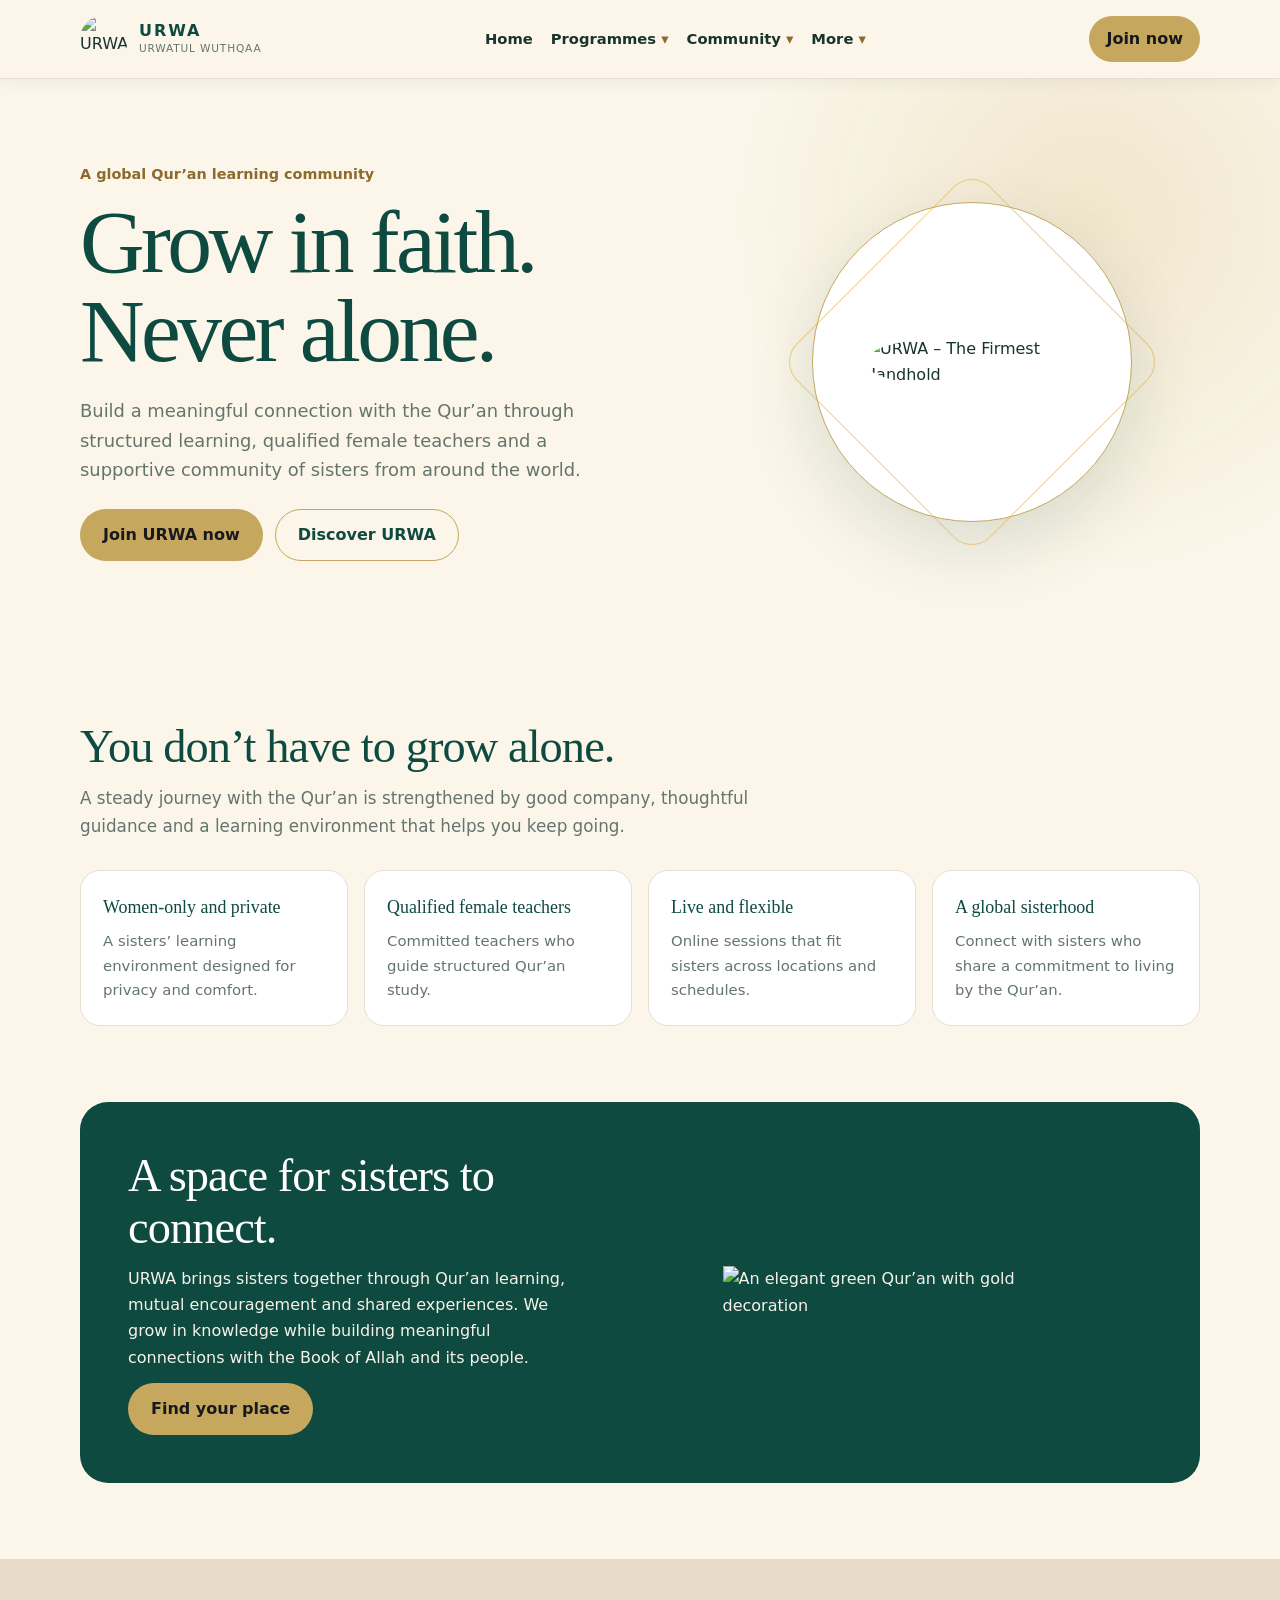
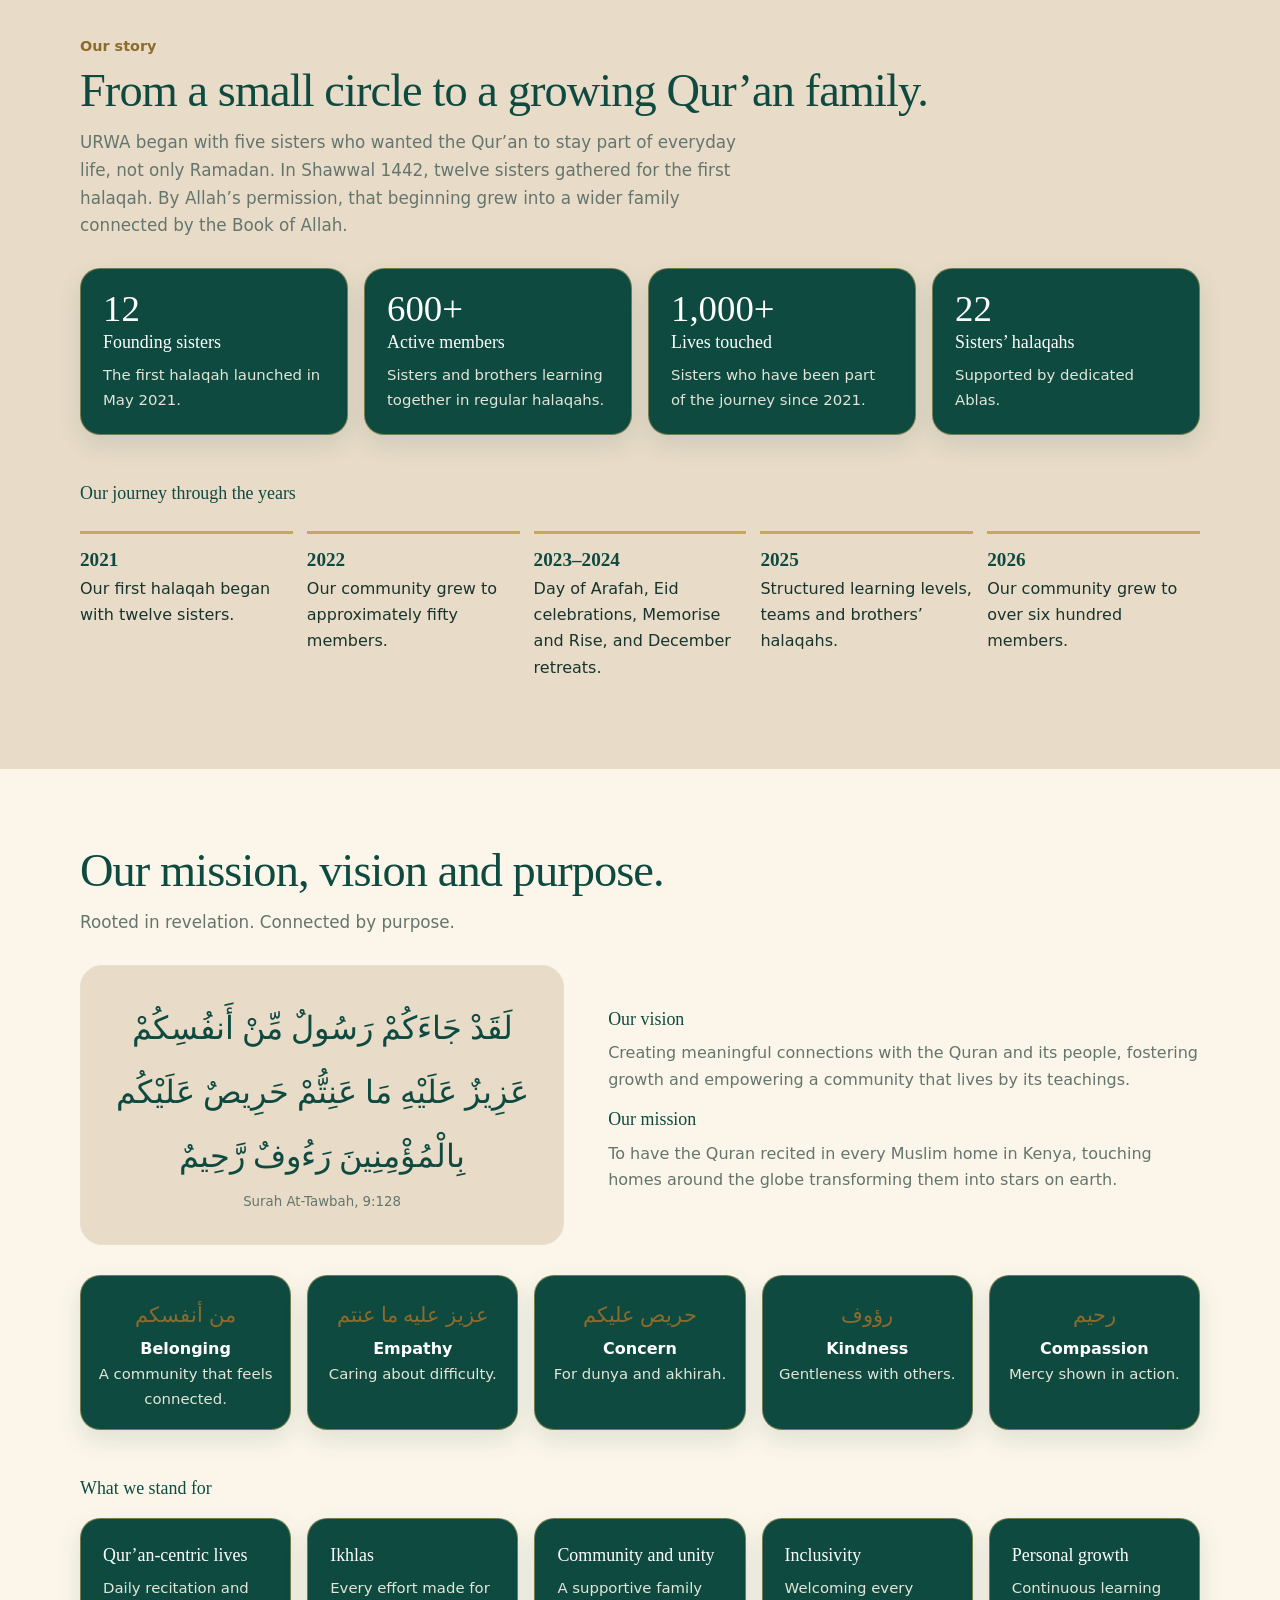
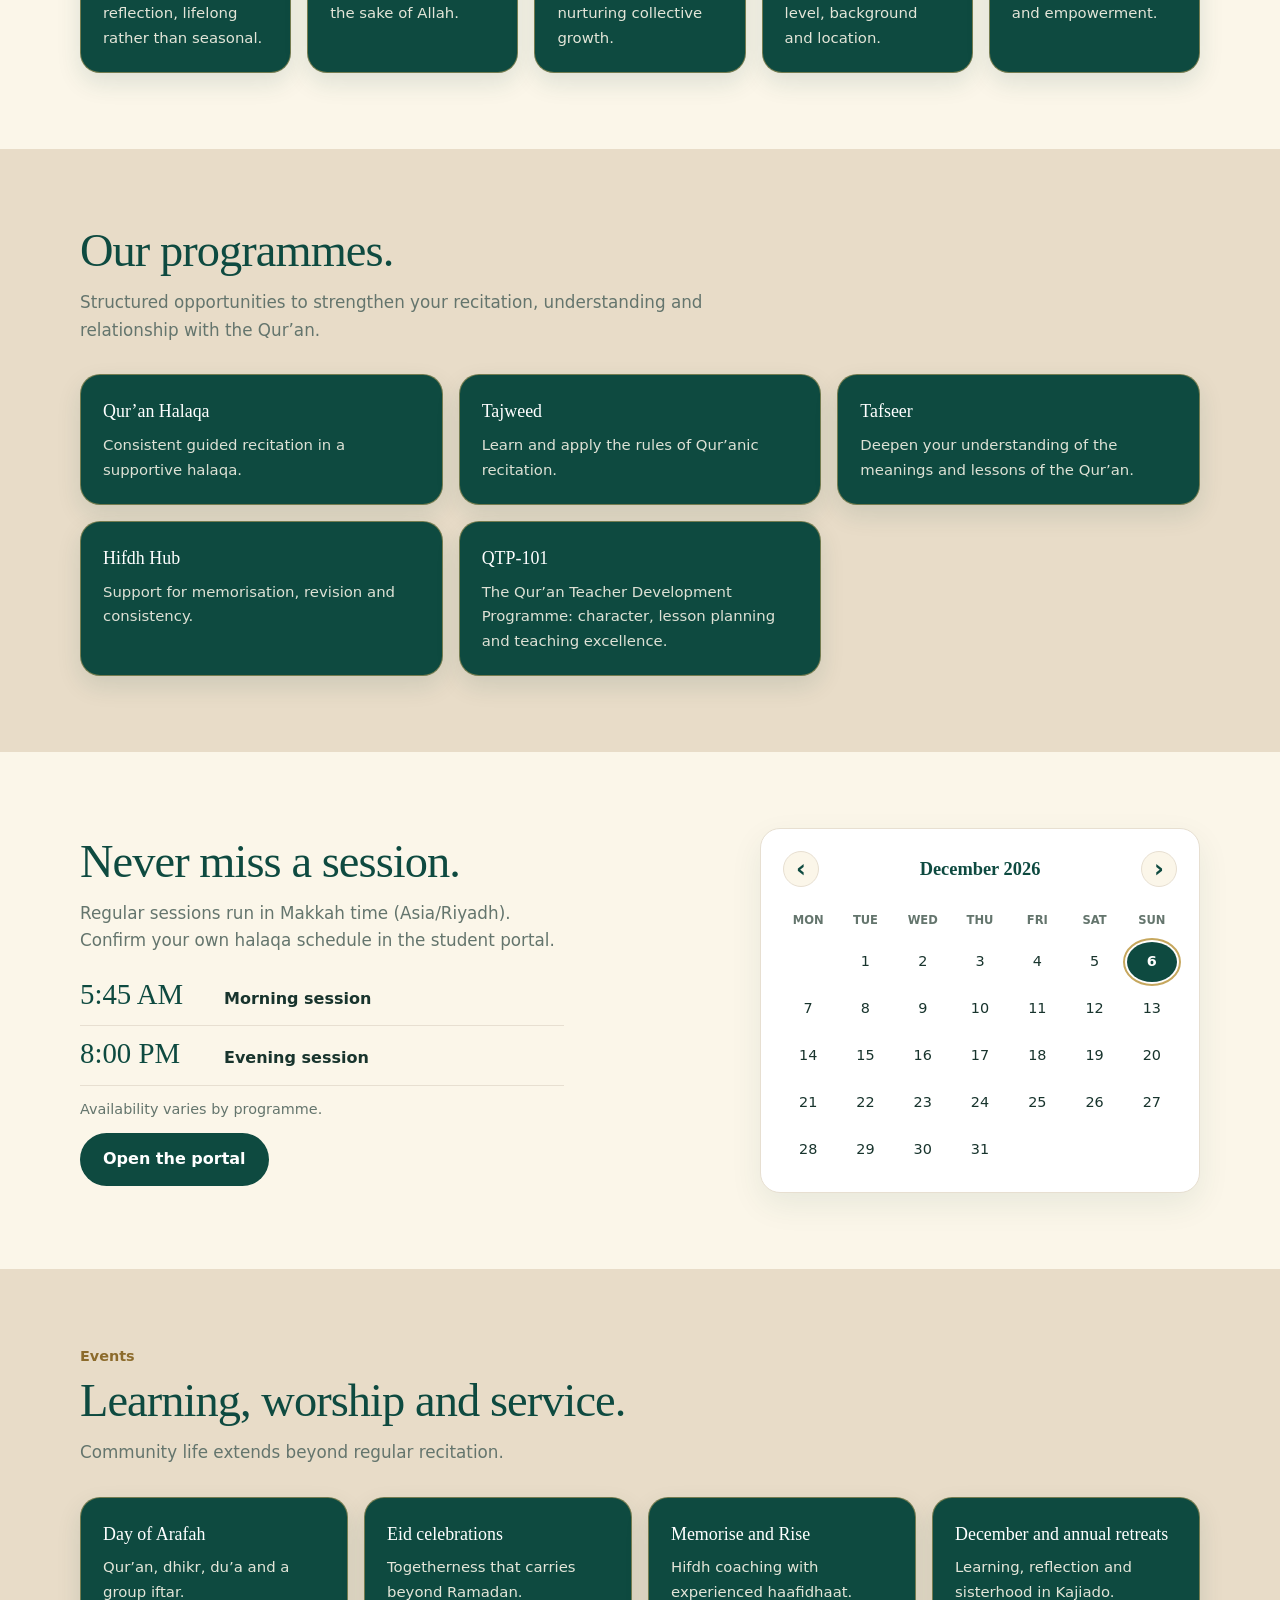
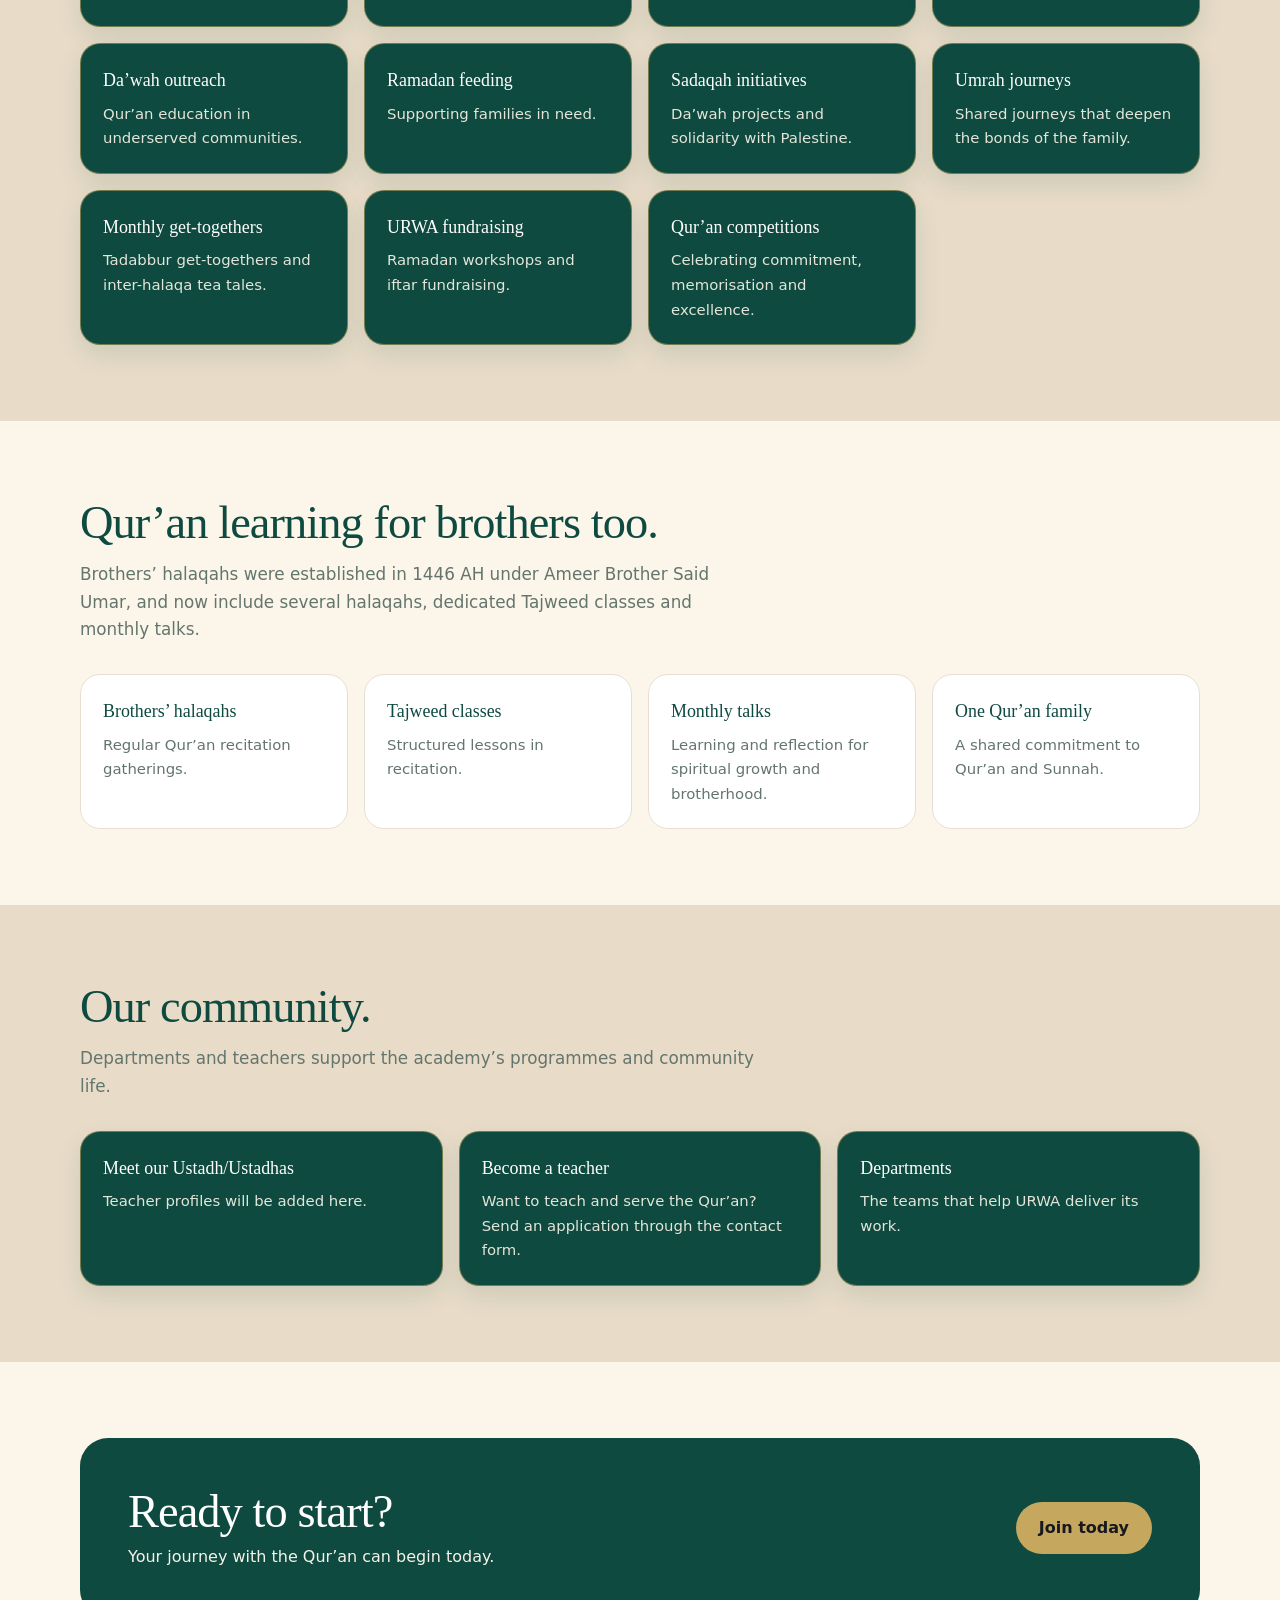
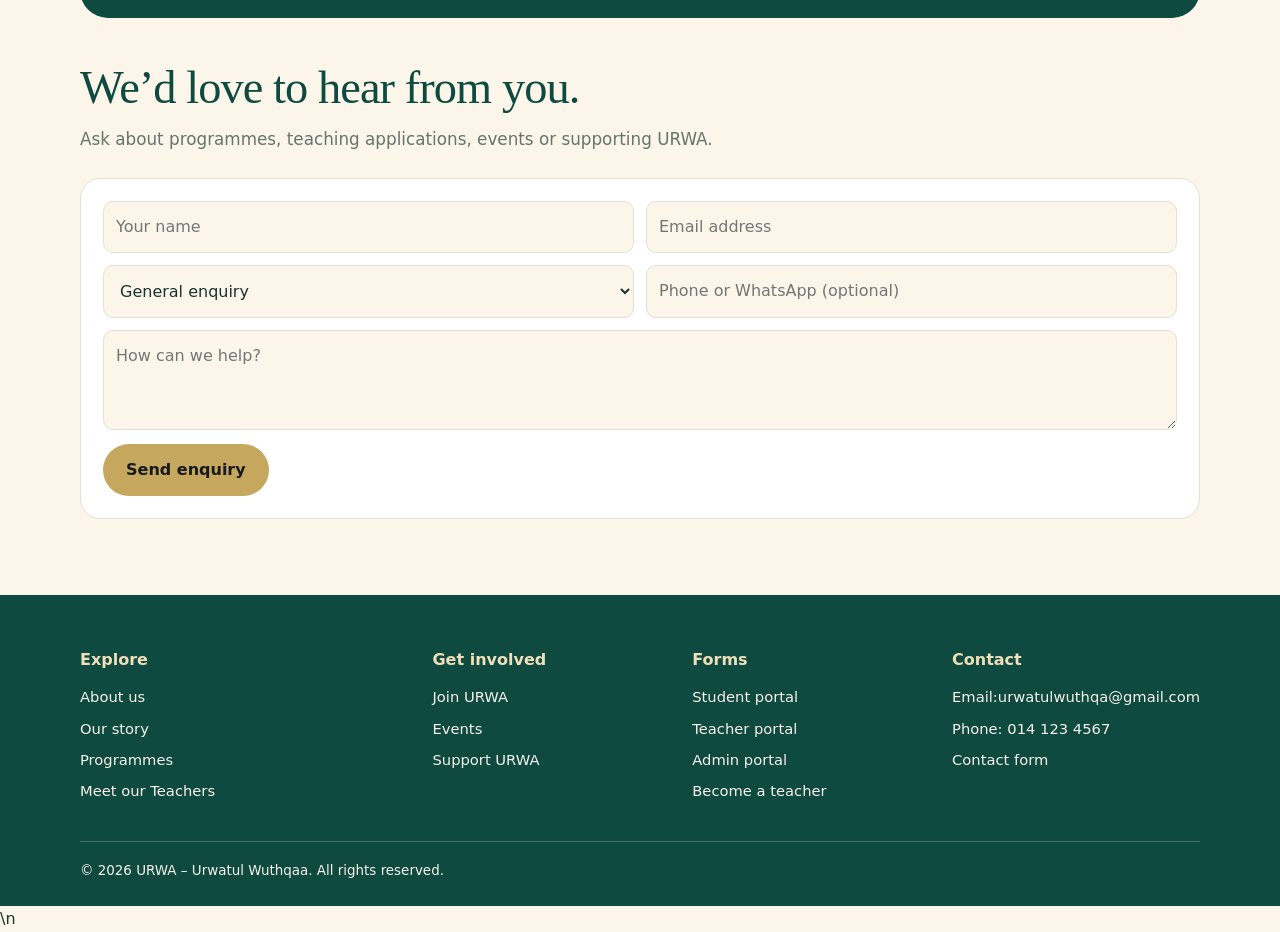
==== index.html @ 8eb904b6 "Refactor index.html to remove duplicate content Removed duplicate 'Online halaqa' card and adjusted " ====
<!doctype html>
<html lang="en">
<head>
<meta charset="utf-8">
<meta name="viewport" content="width=device-width, initial-scale=1, viewport-fit=cover">
<title>URWA | Urwatul Wuthqaa</title>
<meta name="description" content="URWA – Urwatul Wuthqaa. A global Qur’an academy nurturing connection with the Qur’an through structured learning and community.">
<link rel="stylesheet" href="css/style.css"><link rel="stylesheet" href="css/pages.css">
</head>
<body>
<header><div class="wrap bar">
<a class="brand" href="#home" aria-label="URWA home"><img src="assets/logo.jpg" alt="URWA logo"><span><b>URWA</b><small>URWATUL WUTHQAA</small></span></a>
<nav id="nav" aria-label="Main">
<a href="index.html">Home</a>
<details><summary>Programmes</summary><div class="dd"><a href="programmes.html">Qur’an Halaqa</a><a href="programmes.html">Tajweed</a><a href="programmes.html">Tafseer</a><a href="programmes.html">Hifdh Hub</a><a href="programmes.html">QTP-101</a></div></details>
<details><summary>Community</summary><div class="dd"><a href="teachers.html">Meet our Teachers</a><a href="about.html">Our Community</a><a href="become-teacher.html">Become a teacher</a></div></details>
<details><summary>More</summary><div class="dd"><a href="about.html">Mission and values</a><a href="about.html">Our story</a><a href="events.html">Events</a><a href="contact.html">Contact</a></div></details>
</nav>
<div class="acts">
  <a class="btn gold" href="portal/student/index.html" style="padding:9px 16px">Join now</a>
  <button id="burger" aria-label="Open navigation" aria-expanded="false">☰</button>
</div>
</div></header>

<main>
<section class="hero" id="home"><div class="wrap"><div>
<div class="kicker">A global Qur’an learning community</div>
<h1>Grow in faith.<br>Never alone.</h1>
<p>Build a meaningful connection with the Qur’an through structured learning, qualified female teachers and a supportive community of sisters from around the world.</p>
<div class="row"><a class="btn gold" href="#contact">Join URWA now</a><a class="btn line" href="#about">Discover URWA</a></div></div>
<div class="orb"><img src="assets/logo.jpg" alt="URWA – The Firmest Handhold"></div></div></section>

<section><div class="wrap"><h2>You don’t have to grow alone.</h2>
<p class="lead">A steady journey with the Qur’an is strengthened by good company, thoughtful guidance and a learning environment that helps you keep going.</p>
<div class="grid g4">
<div class="card"><h3>Women-only and private</h3><p>A sisters’ learning environment designed for privacy and comfort.</p></div>
<div class="card"><h3>Qualified female teachers</h3><p>Committed teachers who guide structured Qur’an study.</p></div>
<div class="card"><h3>Live and flexible</h3><p>Online sessions that fit sisters across locations and schedules.</p></div>
<div class="card"><h3>A global sisterhood</h3><p>Connect with sisters who share a commitment to living by the Qur’an.</p></div></div></div></section>

<section style="padding-top:0"><div class="wrap"><div class="band two" style="align-items:center">
<div><h2>A space for sisters to connect.</h2><p>URWA brings sisters together through Qur’an learning, mutual encouragement and shared experiences. We grow in knowledge while building meaningful connections with the Book of Allah and its people.</p><a class="btn gold" href="#contact">Find your place</a></div>
<img src="assets/quraan.png" alt="An elegant green Qur’an with gold decoration" style="width:100%;max-width:320px;height:auto;display:block;margin:auto;"
>
</div></div></section>

<section class="alt" id="story"><div class="wrap">
<div class="kicker">Our story</div>
<h2>From a small circle to a growing Qur’an family.</h2>
<p class="lead">URWA began with five sisters who wanted the Qur’an to stay part of everyday life, not only Ramadan. In Shawwal 1442, twelve sisters gathered for the first halaqah. By Allah’s permission, that beginning grew into a wider family connected by the Book of Allah.</p>
<div class="grid g4" style="margin-top:28px">
<div class="card"><div class="big">12</div><h3>Founding sisters</h3><p>The first halaqah launched in May 2021.</p></div>
<div class="card"><div class="big">600+</div><h3>Active members</h3><p>Sisters and brothers learning together in regular halaqahs.</p></div>
<div class="card"><div class="big">1,000+</div><h3>Lives touched</h3><p>Sisters who have been part of the journey since 2021.</p></div>
<div class="card"><div class="big">22</div><h3>Sisters’ halaqahs</h3><p>Supported by dedicated Ablas.</p></div></div>
<h3 style="margin-top:44px">Our journey through the years</h3>
<div class="tl">
<div><b>2021</b><p>Our first halaqah began with twelve sisters.</p></div>
<div><b>2022</b><p>Our community grew to approximately fifty members.</p></div>
<div><b>2023–2024</b><p>Day of Arafah, Eid celebrations, Memorise and Rise, and December retreats.</p></div>
<div><b>2025</b><p>Structured learning levels, teams and brothers’ halaqahs.</p></div>
<div><b>2026</b><p>Our community grew to over six hundred members.</p></div></div>
</div></section>

<section id="about"><div class="wrap"><h2>Our mission, vision and purpose.</h2>
<p class="lead">Rooted in revelation. Connected by purpose.</p>
<div class="two" style="margin-top:28px">
<div class="verse"><div class="ar" lang="ar">لَقَدْ جَاءَكُمْ رَسُولٌ مِّنْ أَنفُسِكُمْ عَزِيزٌ عَلَيْهِ مَا عَنِتُّمْ حَرِيصٌ عَلَيْكُم بِالْمُؤْمِنِينَ رَءُوفٌ رَّحِيمٌ</div><small style="color:var(--muted)">Surah At-Tawbah, 9:128</small></div>
<div><h3>Our vision</h3><p style="color:var(--muted)">Creating meaningful connections with the Quran and its people, fostering growth and empowering a community that lives by its teachings.</p>
<h3>Our mission</h3><p style="color:var(--muted)">To have the Quran recited in every Muslim home in Kenya, touching homes around the globe transforming them into stars on earth.</p></div></div>
<div class="grid g5">
<div class="card val"><div class="ar" lang="ar">من أنفسكم</div><b>Belonging</b><p>A community that feels connected.</p></div>
<div class="card val"><div class="ar" lang="ar">عزيز عليه ما عنتم</div><b>Empathy</b><p>Caring about difficulty.</p></div>
<div class="card val"><div class="ar" lang="ar">حريص عليكم</div><b>Concern</b><p>For dunya and akhirah.</p></div>
<div class="card val"><div class="ar" lang="ar">رؤوف</div><b>Kindness</b><p>Gentleness with others.</p></div>
<div class="card val"><div class="ar" lang="ar">رحيم</div><b>Compassion</b><p>Mercy shown in action.</p></div></div>
<h3 style="margin-top:44px">What we stand for</h3>
<div class="grid g5" style="margin-top:14px">
<div class="card"><h3>Qur’an-centric lives</h3><p>Daily recitation and reflection, lifelong rather than seasonal.</p></div>
<div class="card"><h3>Ikhlas</h3><p>Every effort made for the sake of Allah.</p></div>
<div class="card"><h3>Community and unity</h3><p>A supportive family nurturing collective growth.</p></div>
<div class="card"><h3>Inclusivity</h3><p>Welcoming every level, background and location.</p></div>
<div class="card"><h3>Personal growth</h3><p>Continuous learning and empowerment.</p></div></div></div></section>

<section class="alt" id="programmes"><div class="wrap"><h2>Our programmes.</h2>
<p class="lead">Structured opportunities to strengthen your recitation, understanding and relationship with the Qur’an.</p>
<div class="grid g3">
<div class="card"><h3>Qur’an Halaqa</h3><p>Consistent guided recitation in a supportive halaqa.</p></div>
<div class="card"><h3>Tajweed</h3><p>Learn and apply the rules of Qur’anic recitation.</p></div>
<div class="card"><h3>Tafseer</h3><p>Deepen your understanding of the meanings and lessons of the Qur’an.</p></div>
<div class="card" id="hifdh"><h3>Hifdh Hub</h3><p>Support for memorisation, revision and consistency.</p></div>
<div class="card" id="qtp"><h3>QTP-101</h3><p>The Qur’an Teacher Development Programme: character, lesson planning and teaching excellence.</p></div></div>
</div></section>

<section><div class="wrap two" style="align-items:center"><div>
<h2>Never miss a session.</h2>
<p class="lead">Regular sessions run in Makkah time (Asia/Riyadh). Confirm your own halaqa schedule in the student portal.</p>
<div class="time"><span class="big">5:45 AM</span><span><b>Morning session</b></span></div>
<div class="time"><span class="big">8:00 PM</span><span><b>Evening session</b></span></div>
<p style="color:var(--muted);font-size:.9rem;margin-top:12px">Availability varies by programme.</p>
<a class="btn dark" href="portal/student/index.html">Open the portal</a></div>
<div class="cal"><div class="ch"><button id="pm" aria-label="Previous month">‹</button><span id="ml"></span><button id="nm" aria-label="Next month">›</button></div><div class="cg" id="cg"></div></div></div></section>


<section class="alt" id="beyond"><div class="wrap">
<div class="kicker">Events</div>
<h2>Learning, worship and service.</h2>
<p class="lead">Community life extends beyond regular recitation.</p>
<div class="grid g4">
<div class="card"><h3>Day of Arafah</h3><p>Qur’an, dhikr, du’a and a group iftar.</p></div>
<div class="card"><h3>Eid celebrations</h3><p>Togetherness that carries beyond Ramadan.</p></div>
<div class="card"><h3>Memorise and Rise</h3><p>Hifdh coaching with experienced haafidhaat.</p></div>
<div class="card"><h3>December and annual retreats</h3><p>Learning, reflection and sisterhood in Kajiado.</p></div>
<div class="card"><h3>Da’wah outreach</h3><p>Qur’an education in underserved communities.</p></div>
<div class="card"><h3>Ramadan feeding</h3><p>Supporting families in need.</p></div>
<div class="card"><h3>Sadaqah initiatives</h3><p>Da’wah projects and solidarity with Palestine.</p></div>
<div class="card"><h3>Umrah journeys</h3><p>Shared journeys that deepen the bonds of the family.</p></div>
<div class="card"><h3>Monthly get-togethers</h3><p>Tadabbur get-togethers and inter-halaqa tea tales.</p></div>
<div class="card"><h3>URWA fundraising</h3><p>Ramadan workshops and iftar fundraising.</p></div>
<div class="card"><h3>Qur’an competitions</h3><p>Celebrating commitment, memorisation and excellence.</p></div></div>
</div></section>

<section><div class="wrap"><h2>Qur’an learning for brothers too.</h2>
<p class="lead">Brothers’ halaqahs were established in 1446 AH under Ameer Brother Said Umar, and now include several halaqahs, dedicated Tajweed classes and monthly talks.</p>
<div class="grid g4">
<div class="card"><h3>Brothers’ halaqahs</h3><p>Regular Qur’an recitation gatherings.</p></div>
<div class="card"><h3>Tajweed classes</h3><p>Structured lessons in recitation.</p></div>
<div class="card"><h3>Monthly talks</h3><p>Learning and reflection for spiritual growth and brotherhood.</p></div>
<div class="card"><h3>One Qur’an family</h3><p>A shared commitment to Qur’an and Sunnah.</p></div></div></div></section>

<section class="alt" id="team"><div class="wrap"><h2>Our community.</h2>
<p class="lead">Departments and teachers support the academy’s programmes and community life.</p>
<div class="grid g3">
<div class="card" id="ablas"><h3>Meet our Ustadh/Ustadhas</h3><p>Teacher profiles will be added here.</p></div>
<div class="card" id="become-abla"><h3>Become a teacher</h3><p>Want to teach and serve the Qur’an? Send an application through the contact form.</p></div>
<div class="card"><h3>Departments</h3><p>The teams that help URWA deliver its work.</p></div></div></div></section>

<section id="contact"><div class="wrap"><div class="band" style="margin-bottom:44px;display:flex;justify-content:space-between;align-items:center;gap:20px;flex-wrap:wrap"><div><h2 style="margin:0 0 6px">Ready to start?</h2><p style="margin:0">Your journey with the Qur’an can begin today.</p></div><a class="btn gold" href="#enquiry">Join today</a></div>
<h2 id="enquiry">We’d love to hear from you.</h2>
<p class="lead">Ask about programmes, teaching applications, events or supporting URWA.</p>
<form class="card" id="cf" style="margin-top:24px"><div class="form">
<input required aria-label="Your name" placeholder="Your name"><input required type="email" aria-label="Email address" placeholder="Email address">
<select aria-label="Enquiry type"><option>General enquiry</option><option>Programme registration</option><option>Become a teacher</option><option>Events</option><option>Books and journals</option><option>Support URWA</option></select>
<input aria-label="Phone or WhatsApp" placeholder="Phone or WhatsApp (optional)">
<textarea required aria-label="Message" placeholder="How can we help?"></textarea></div>
<button class="btn gold" type="submit" style="margin-top:14px">Send enquiry</button></form></div></section>
</main>

<footer><div class="wrap"><div class="fg">
<div><h4>Explore</h4><a href="#about">About us</a><a href="about.html">Our story</a><a href="#programmes">Programmes</a><a href="teachers.html">Meet our Teachers</a></div>
<div><h4>Get involved</h4><a href="#contact">Join URWA</a><a href="events.html">Events</a><a href="#enquiry">Support URWA</a></div>
<div><h4>Forms </h4><a href="portal/student/index.html">Student portal</a><a href="portal/teacher/index.html">Teacher portal</a><a href="portal/admin/index.html">Admin portal</a><a href="become-teacher.html">Become a teacher</a></div>
<div><h4>Contact</h4><a href="#enquiry">Email:urwatulwuthqa@gmail.com </a><a href="#enquiry">Phone: 014 123 4567</a><a href="#enquiry">Contact form</a></div></div>
<div class="copy">© <span id="yr"></span> URWA – Urwatul Wuthqaa. All rights reserved.</div></div></footer>

<div class="ov" id="ov" role="dialog" aria-modal="true" aria-labelledby="pt"><div class="pt">
<div style="display:flex;justify-content:space-between;align-items:center"><h2 id="pt" style="font-size:1.6rem;margin:0">Welcome to your learning space</h2><button id="cl" aria-label="Close portal" class="btn line" style="padding:6px 13px">✕</button></div>
<p style="color:var(--muted);font-size:.88rem;margin-top:8px">Front-end preview. Secure sign-in and student records need a backend.</p>
<div class="tabs"><button class="on" data-t="Profile">Profile</button><button data-t="Schedule">Schedule</button><button data-t="Attendance">Attendance</button><button data-t="Progress">Progress</button><button data-t="Resources">Resources</button><button data-t="Payments">Payments</button><button data-t="Certificates">Certificates</button></div>
<div class="pp" id="pp"><h3>Profile</h3><p style="margin:0;color:var(--muted)">Your profile, enrolled programmes and account details will appear here after sign-in is built.</p></div></div></div>
<div id="toast" role="status" aria-live="polite"></div>

<script src="js/navigation.js" defer></script>
<script src="js/main.js" defer></script>
<script src="js/auth.js" defer></script>
<script src="js/portal.js" defer></script>
<script src="js/navigation.js" defer></script><script src="js/main.js" defer></script>\n</body></html>
---- css/style.css ----
/* =========================================
   URWA — SHARED DESIGN SYSTEM
========================================= */

:root {
  /* URWA emerald, white and warm cream palette */
  --bg: #fbf6e9;
  --card: #ffffff;
  --tint: #e8dcc8;
  --ink: #18342d;
  --muted: #64756d;
  --head: #0e4a40;
  --gold: #c6a75e;
  --goldtx: #8c6b2c;
  --line: #e7dfd1;
  --band: #0e4a40;
  --onband: #f7f2e8;

  --brand: #0e4a40;
  --cream: #fbf6e9;
  --mint: #e3f0ea;

  color-scheme: light;
}


/* =========================================
   GLOBAL RESET AND TYPOGRAPHY
========================================= */

* {
  box-sizing: border-box;
}

html {
  scroll-behavior: smooth;
  scroll-padding-top: 88px;
}

body {
  margin: 0;
  background: var(--bg);
  color: var(--ink);
  font: 16px/1.65 Inter, system-ui, -apple-system, "Segoe UI", sans-serif;
}

img {
  max-width: 100%;
}

a {
  color: inherit;
  text-decoration: none;
}

button,
input,
select,
textarea {
  font: inherit;
}

button {
  color: inherit;
}

:focus-visible {
  outline: 3px solid var(--gold);
  outline-offset: 3px;
}

[hidden] {
  display: none !important;
}

.wrap {
  width: min(1120px, calc(100% - 36px));
  margin-inline: auto;
}

h1,
h2,
h3 {
  font-family: Georgia, "Times New Roman", serif;
  color: var(--head);
  font-weight: 500;
  margin: 0;
}

h2 {
  font-size: clamp(1.9rem, 4vw, 2.9rem);
  line-height: 1.12;
  letter-spacing: -.02em;
  margin-bottom: 12px;
}

h3 {
  font-size: 1.12rem;
  margin-bottom: 6px;
}

p {
  margin: 0 0 12px;
}

.lead {
  color: var(--muted);
  max-width: 680px;
  font-size: 1.05rem;
}

section {
  padding: 76px 0;
}

.alt {
  background: var(--tint);
}

.kicker {
  color: var(--goldtx);
  font-weight: 700;
  font-size: .9rem;
  margin-bottom: 6px;
}


/* =========================================
   BUTTONS
========================================= */

.btn {
  display: inline-block;
  padding: 12px 22px;
  border-radius: 999px;
  font: inherit;
  font-weight: 700;
  border: 1px solid transparent;
  cursor: pointer;
  transition: transform .2s ease;
}

.btn:hover {
  transform: translateY(-2px);
}

.gold {
  background: var(--gold);
  color: #17191e;
}

.dark {
  background: var(--head);
  color: #fff;
}

.line {
  border-color: var(--gold);
  color: var(--head);
}


/* =========================================
   HEADER AND NAVIGATION
========================================= */

header,
.site-header {
  position: sticky;
  top: 0;
  z-index: 50;
  background: var(--bg);
  border-bottom: 1px solid var(--line);
  box-shadow: 0 2px 16px rgba(12, 30, 25, .06);
}

.bar {
  display: flex;
  align-items: center;
  justify-content: space-between;
  gap: 16px;
  min-height: 78px;
}

.brand {
  display: flex;
  align-items: center;
  gap: 11px;
  flex-shrink: 0;
}

.brand img {
  width: 48px;
  height: 48px;
  border-radius: 50%;
  object-fit: cover;
}

.site-header .brand img {
  width: 44px;
  height: 44px;
  object-fit: contain;
}

.brand b {
  display: block;
  color: var(--head);
  letter-spacing: .12em;
  line-height: 1.2;
}

.brand small {
  display: block;
  font-size: .66rem;
  letter-spacing: .08em;
  color: var(--muted);
}

nav {
  display: flex;
  gap: 18px;
  align-items: center;
  font-weight: 600;
  font-size: .92rem;
}

nav details {
  position: relative;
}

nav summary {
  cursor: pointer;
  list-style: none;
}

nav summary::-webkit-details-marker {
  display: none;
}

nav summary::after {
  content: " ▾";
  color: var(--goldtx);
}

.dd {
  position: absolute;
  top: 30px;
  left: -14px;
  min-width: 200px;
  background: var(--card);
  border: 1px solid var(--line);
  border-radius: 14px;
  padding: 8px;
  display: none;
  box-shadow: 0 14px 40px rgba(0, 0, 0, .14);
}

nav details[open] .dd {
  display: grid;
}

.dd a {
  padding: 9px 12px;
  border-radius: 8px;
  white-space: nowrap;
}

.dd a:hover {
  background: var(--tint);
}

.acts {
  display: flex;
  align-items: center;
  gap: 12px;
}

.acts a.login {
  font-size: .88rem;
  font-weight: 700;
  color: var(--head);
}

#burger {
  display: none;
  border: 1px solid var(--line);
  background: var(--card);
  color: var(--head);
  border-radius: 9px;
  padding: 8px 11px;
  font-size: 1.2rem;
  cursor: pointer;
}


/* =========================================
   HERO
========================================= */

.hero {
  padding: 84px 0;
  background:
    radial-gradient(circle at 85% 25%, rgba(198, 167, 94, .20), transparent 30%),
    var(--bg);
}

.hero .wrap {
  display: grid;
  grid-template-columns: 1.15fr .85fr;
  gap: 48px;
  align-items: center;
}

.hero h1 {
  font-size: clamp(3.1rem, 7vw, 5.6rem);
  line-height: 1;
  letter-spacing: -.04em;
  margin: 10px 0 20px;
}

.hero p {
  font-size: 1.12rem;
  color: var(--muted);
  max-width: 560px;
}

.row {
  display: flex;
  gap: 12px;
  flex-wrap: wrap;
  margin-top: 24px;
}

.orb {
  width: min(320px, 80vw);
  aspect-ratio: 1;
  margin: auto;
  border-radius: 50%;
  display: grid;
  place-items: center;
  border: 1px solid var(--gold);
  background: var(--card);
  position: relative;
  box-shadow: 0 24px 70px rgba(14, 74, 64, .14);
}

.orb::before {
  content: "";
  position: absolute;
  inset: 22px;
  border: 1px solid rgba(224, 165, 38, .5);
  transform: rotate(45deg);
  border-radius: 26px;
}

.orb img {
  width: 68%;
  border-radius: 50%;
  position: relative;
}


/* =========================================
   GRIDS AND CARDS
========================================= */

.grid {
  display: grid;
  gap: 16px;
  margin-top: 30px;
}

.g3 {
  grid-template-columns: repeat(3, minmax(0, 1fr));
}

.g4 {
  grid-template-columns: repeat(4, minmax(0, 1fr));
}

.g5 {
  grid-template-columns: repeat(5, minmax(0, 1fr));
}

.card {
  background: var(--card);
  border: 1px solid var(--line);
  border-radius: 20px;
  padding: 22px;
}

.card p {
  color: var(--muted);
  font-size: .93rem;
  margin: 0;
}

.big {
  font-family: Georgia, serif;
  font-size: 2.3rem;
  color: var(--head);
  line-height: 1;
}

.pill {
  display: inline-flex;
  align-self: flex-start;
  background: var(--tint);
  color: var(--goldtx);
  padding: 5px 10px;
  border-radius: 99px;
  font-size: .78rem;
  font-weight: 700;
}

.text-link {
  color: var(--goldtx);
  font-weight: 700;
  margin-top: auto;
}

.feature-card {
  height: 100%;
  min-height: 245px;
  display: flex;
  flex-direction: column;
  gap: 10px;
}

.feature-card .btn {
  align-self: flex-start;
  margin-top: auto;
}

.programme-grid .card {
  min-height: 245px;
}


/* =========================================
   CONTENT COMPONENTS
========================================= */

.band {
  background: var(--band);
  color: var(--onband);
  border-radius: 28px;
  padding: 48px;
}

.band h2 {
  color: #fff;
}

.band p {
  color: var(--onband);
}

.verse {
  background: var(--tint);
  border: 1px solid var(--line);
  border-radius: 22px;
  padding: 30px;
  text-align: center;
}

.ar {
  font-family: "Amiri", "Scheherazade New", Georgia, serif;
  direction: rtl;
  color: var(--head);
  font-size: clamp(1.4rem, 3vw, 2rem);
  line-height: 2;
}

.two {
  display: grid;
  grid-template-columns: minmax(0, .9fr) minmax(320px, 1.1fr);
  gap: 44px;
  align-items: center;
}

.two > .cal {
  justify-self: end;
  width: min(100%, 440px);
  margin: 0;
  transform: none;
}

.val {
  text-align: center;
  padding: 18px 10px;
}

.val .ar {
  font-size: 1.3rem;
  color: var(--goldtx);
}

.val b {
  display: block;
  color: var(--head);
}

.tl {
  display: grid;
  grid-template-columns: repeat(5, 1fr);
  gap: 14px;
  margin-top: 22px;
}

.tl div {
  border-top: 3px solid var(--gold);
  padding-top: 10px;
}

.tl b {
  color: var(--head);
  font-family: Georgia, serif;
  font-size: 1.2rem;
}

.time {
  display: flex;
  gap: 14px;
  align-items: baseline;
  padding: 13px 0;
  border-bottom: 1px solid var(--line);
}

.time .big {
  min-width: 130px;
  font-size: 1.8rem;
}


/* =========================================
   MONTHLY CALENDAR — HOMEPAGE
========================================= */

.cal {
  width: min(100%, 440px);
  min-width: 0;
  padding: 22px;
  background: var(--card);
  border: 1px solid var(--line);
  border-radius: 20px;
  box-shadow: 0 12px 32px rgba(14, 74, 64, .08);
}

.ch {
  display: flex;
  align-items: center;
  justify-content: space-between;
  gap: 12px;
  margin-bottom: 18px;
  color: var(--head);
  font-weight: 700;
}

.ch span {
  text-align: center;
  flex: 1;
  font-family: Georgia, "Times New Roman", serif;
  font-size: 1.15rem;
}

.ch button {
  flex: 0 0 36px;
  width: 36px;
  height: 36px;
  display: grid;
  place-items: center;
  padding: 0;
  border: 1px solid var(--line);
  border-radius: 50%;
  background: var(--bg);
  color: var(--head);
  font-size: 1.5rem;
  line-height: 1;
  cursor: pointer;
  transition: background .2s ease, color .2s ease;
}

.ch button:hover {
  background: var(--head);
  color: #fff;
}

.cg {
  display: grid;
  grid-template-columns: repeat(7, minmax(0, 1fr));
  gap: 7px;
  text-align: center;
}

.cg span {
  min-width: 0;
  min-height: 40px;
  display: grid;
  place-items: center;
  border-radius: 50%;
}

.cg .calendar-weekday {
  min-height: 30px;
  color: var(--muted);
  font-size: .72rem;
  font-weight: 700;
  text-transform: uppercase;
}

.cg .calendar-empty {
  visibility: hidden;
}

.cg .calendar-day {
  color: var(--ink);
  font-size: .9rem;
  transition: background .2s ease, color .2s ease;
}

.cg .calendar-day.today {
  background: var(--head);
  color: #fff;
  font-weight: 800;
  outline: 2px solid var(--gold);
  outline-offset: 2px;
}

@media (max-width: 480px) {
  .cal {
    padding: 16px;
  }

  .cg {
    gap: 4px;
  }

  .cg span {
    min-height: 36px;
  }
}


/* =========================================
   FORMS
/* =========================================
   FORMS
========================================= */

.form {
  display: grid;
  grid-template-columns: 1fr 1fr;
  gap: 12px;
}

.form label {
  display: grid;
  gap: 6px;
  font-size: .9rem;
  font-weight: 650;
  color: var(--head);
}

.form input,
.form select,
.form textarea {
  width: 100%;
  padding: 12px;
  border: 1px solid var(--line);
  border-radius: 10px;
  background: var(--bg);
  color: var(--ink);
  font: inherit;
}

.form textarea {
  grid-column: 1 / -1;
  min-height: 100px;
}

.form .full {
  grid-column: 1 / -1;
}

.form .check {
  display: flex;
  align-items: center;
  gap: 9px;
  font-weight: 400;
}

.form .check input {
  width: auto;
}

.form button {
  justify-self: start;
}

.form-note {
  font-size: .88rem;
  color: var(--muted);
  line-height: 1.5;
}


/* =========================================
   PAGE COMPONENTS
========================================= */

.page-hero {
  padding: 68px 0 58px;
  background: linear-gradient(120deg, var(--tint), var(--bg));
  border-bottom: 1px solid var(--line);
}

.page-hero h1 {
  max-width: 850px;
  font: 500 clamp(2.5rem, 6vw, 4.4rem)/1.08 Georgia, "Times New Roman", serif;
  color: var(--head);
  margin: 8px 0 14px;
}

.page-hero .lead {
  max-width: 780px;
}

.breadcrumbs {
  font-size: .88rem;
  color: var(--muted);
  margin-bottom: 16px;
}

.breadcrumbs a {
  color: var(--goldtx);
}

.content-narrow {
  width: min(820px, 100%);
  margin-inline: auto;
}

.section-heading {
  max-width: 720px;
  margin-bottom: 28px;
}

.info-list {
  display: grid;
  gap: 12px;
  padding: 0;
  list-style: none;
}

.info-list li {
  padding: 14px 16px;
  border: 1px solid var(--line);
  background: var(--card);
  border-radius: 12px;
}

.notice {
  padding: 16px 18px;
  background: var(--tint);
  border-left: 4px solid var(--gold);
  border-radius: 10px;
  color: var(--muted);
}

.notice strong {
  color: var(--head);
}

.profile-card {
  text-align: center;
}

.profile-card img {
  width: 116px;
  height: 116px;
  border-radius: 50%;
  object-fit: cover;
  margin: 0 auto 14px;
  background: var(--tint);
}

.avatar-placeholder {
  width: 104px;
  height: 104px;
  margin: 0 auto 14px;
  border-radius: 50%;
  display: grid;
  place-items: center;
  background: var(--tint);
  color: var(--goldtx);
  font-size: 2.3rem;
}

.steps {
  padding-left: 22px;
  display: grid;
  gap: 14px;
}

.steps li {
  padding-left: 5px;
}

.event-meta {
  display: flex;
  gap: 12px;
  flex-wrap: wrap;
  color: var(--muted);
  font-size: .9rem;
}

.event-meta span {
  background: var(--tint);
  padding: 6px 10px;
  border-radius: 99px;
}

.contact-list {
  display: grid;
  gap: 12px;
  margin-top: 20px;
}


/* =========================================
   ABOUT URWA PAGE
========================================= */

.about-stats .card {
  min-height: 170px;
}

.about-stat-note {
  margin-top: 12px;
}

.about-timeline {
  display: grid;
  grid-template-columns: repeat(5, minmax(0, 1fr));
  gap: 18px;
}

.about-milestone {
  border-top: 3px solid var(--gold);
  padding: 15px 12px 0 0;
}

.about-milestone span {
  display: inline-block;
  color: var(--goldtx);
  font-weight: 800;
  font-size: .9rem;
  margin-bottom: 8px;
}

.about-milestone h3 {
  margin-bottom: 8px;
}

.about-milestone p {
  color: var(--muted);
  font-size: .93rem;
}

.about-verse {
  max-width: 900px;
  margin: 0 auto 24px;
}

.verse-reference {
  color: var(--muted);
  font-size: .9rem;
  margin: 12px 0 0;
}

.about-values {
  margin-top: 22px;
}

.about-values .card,
.about-purpose .card {
  height: 100%;
}

.about-purpose p {
  color: var(--muted);
  margin: 0;
}


/* =========================================
   ABOUT CTA
========================================= */

.about-cta {
  display: flex;
  align-items: center;
  justify-content: space-between;
  gap: 28px;
}

.about-cta h2 {
  color: #fff;
  max-width: 650px;
}

.about-cta p {
  color: var(--onband);
  max-width: 600px;
  margin: 0;
}

.about-cta-kicker {
  color: #e5d3a5;
}

.about-cta-actions {
  margin-top: 0;
  flex-shrink: 0;
}

.about-cta-line {
  border-color: #c6a75e;
  color: #fff;
}

.footer-intro {
  margin-top: 12px;
}


/* =========================================
   EVENTS CALENDAR AND ANNOUNCEMENT
========================================= */

.events-layout {
  display: grid;
  grid-template-columns: minmax(0, 1.1fr) minmax(0, .9fr);
  gap: 40px;
  align-items: center;
}

.events-calendar,
.events-announcement {
  min-width: 0;
}

.events-calendar h2,
.events-announcement h2 {
  color: var(--head);
  margin-bottom: 12px;
}

.events-poster {
  width: 100%;
  max-width: 380px;
  margin: 22px auto 0;
  text-align: center;
}

.events-poster a {
  display: block;
  cursor: zoom-in;
}

.events-poster img {
  display: block;
  width: 100%;
  height: auto;
  max-height: 580px;
  object-fit: contain;
  margin: 0 auto;
  border-radius: 14px;
  box-shadow: 0 8px 24px rgba(0, 0, 0, .12);
  transition: transform .25s ease;
}

.events-poster img:hover {
  transform: scale(1.015);
}

.poster-caption {
  text-align: center;
  font-size: .85rem;
  color: var(--muted);
  margin-top: 12px;
}

.events-announcement {
  padding: 30px;
  background: var(--card);
  border: 1px solid var(--line);
  border-radius: 16px;
}

.events-announcement .notice {
  margin-top: 22px;
  padding: 22px;
}

.events-announcement .notice h3 {
  color: var(--goldtx);
  margin-top: 0;
}

.events-announcement-actions {
  margin-top: 24px;
}


/* =========================================
   FOOTER
========================================= */

footer {
  background: var(--band);
  color: var(--onband);
  padding: 52px 0 24px;
}

footer h4 {
  color: #f0dfb8;
  margin: 0 0 12px;
}

footer a {
  display: block;
  margin-bottom: 7px;
  font-size: .92rem;
}

footer .brand b {
  color: #fff;
}

.fg {
  display: grid;
  grid-template-columns: 1.4fr 1fr 1fr 1fr;
  gap: 28px;
}

.copy {
  border-top: 1px solid rgba(255, 255, 255, .22);
  margin-top: 30px;
  padding-top: 18px;
  font-size: .84rem;
}


/* =========================================
   MODALS, TABS AND NOTIFICATIONS
========================================= */

.ov {
  display: none;
  position: fixed;
  inset: 0;
  z-index: 60;
  background: rgba(8, 55, 47, .65);
  padding: 20px;
  overflow: auto;
}

.ov.open {
  display: grid;
  place-items: center;
}

.pt {
  background: var(--card);
  border-radius: 22px;
  width: min(700px, 100%);
  padding: 26px;
}

.tabs {
  display: flex;
  gap: 8px;
  flex-wrap: wrap;
  margin: 16px 0;
}

.tabs button {
  border: 1px solid var(--line);
  background: var(--card);
  color: var(--ink);
  border-radius: 99px;
  padding: 7px 13px;
  cursor: pointer;
}

.tabs button.on {
  background: var(--head);
  color: #fff;
}

.pp {
  background: var(--tint);
  border-radius: 14px;
  padding: 18px;
  min-height: 110px;
}

#toast {
  position: fixed;
  bottom: 22px;
  left: 50%;
  transform: translateX(-50%);
  background: var(--head);
  color: #fff;
  padding: 12px 18px;
  border-radius: 99px;
  display: none;
  z-index: 90;
}


/* =========================================
   ACCESSIBILITY
========================================= */

.skip-link {
  position: absolute;
  left: -9999px;
  top: 8px;
  background: #fff;
  color: #17191e;
  padding: 10px;
  z-index: 200;
}

.skip-link:focus {
  left: 8px;
}


/* =========================================
   RESPONSIVE DESIGN
========================================= */

@media (max-width: 980px) {

  .g4 {
    grid-template-columns: repeat(2, minmax(0, 1fr));
  }

  .g5 {
    grid-template-columns: repeat(3, minmax(0, 1fr));
  }

  .tl {
    grid-template-columns: repeat(2, minmax(0, 1fr));
  }

  .about-timeline {
    grid-template-columns: repeat(3, minmax(0, 1fr));
  }

  .site-header .bar {
    gap: 12px;
  }

  .site-header nav {
    gap: 10px;
  }

  .site-header .login {
    display: none;
  }
}


@media (max-width: 780px) {

  section {
    padding: 58px 0;
  }

  .site-header #burger {
    display: block;
  }

  .site-header nav {
    display: none;
    position: absolute;
    top: 100%;
    left: 0;
    right: 0;
    background: var(--bg);
    padding: 18px 22px;
    flex-direction: column;
    align-items: stretch;
    border-bottom: 1px solid var(--line);
    max-height: 75vh;
    overflow: auto;
  }

  .site-header nav.open {
    display: flex;
  }

  .site-header nav details .dd {
    position: static;
    box-shadow: none;
    margin: 8px 0 0 12px;
  }

  .site-header .acts .btn {
    display: none;
  }

  .brand small {
    display: none;
  }

  .hero {
    padding: 52px 0;
  }

  .hero .wrap,
  .two,
  .g3,
  .fg {
    grid-template-columns: 1fr;
  }

  .two > .cal {
    justify-self: center;
    width: min(100%, 440px);
    margin-inline: auto;
  }

  .band {
    padding: 30px;
  }

  .form {
    grid-template-columns: 1fr;
  }

  .form .full,
  .form textarea {
    grid-column: 1;
  }

  .g5 {
    grid-template-columns: repeat(2, minmax(0, 1fr));
  }

  .page-hero {
    padding: 48px 0 40px;
  }

  .page-hero h1 {
    font-size: clamp(2.25rem, 10vw, 3.4rem);
  }

  .about-timeline {
    grid-template-columns: repeat(2, minmax(0, 1fr));
  }

  .about-cta {
    align-items: flex-start;
    flex-direction: column;
  }

  .about-cta-actions {
    margin-top: 4px;
  }

  /* Events: stack calendar above announcement on mobile */

  .events-layout {
    grid-template-columns: 1fr;
    gap: 30px;
  }

  .events-calendar {
    text-align: center;
  }

  .events-poster {
    max-width: 340px;
  }

  .events-announcement {
    padding: 22px;
  }
}


@media (max-width: 480px) {

  .g4 {
    grid-template-columns: 1fr;
  }

  .about-timeline {
    grid-template-columns: 1fr;
  }

  .events-poster {
    max-width: 300px;
  }

  .events-announcement {
    padding: 18px;
  }

  .site-header .bar {
    min-height: 70px;
  }
}


/* =========================================
   REDUCED MOTION
========================================= */

@media (prefers-reduced-motion: reduce) {
  * {
    transition: none !important;
    scroll-behavior: auto !important;
  }
}

/* =========================================
   HOMEPAGE PROGRAMME CARDS — EMERALD
========================================= */

#programmes .grid .card {
  background: var(--brand);
  border: 1px solid rgba(198, 167, 94, .55);
  color: #fff;
  box-shadow: 0 10px 24px rgba(14, 74, 64, .12);
  transition: transform .2s ease, box-shadow .2s ease;
}

#programmes .grid .card h3 {
  color: #fff;
}

#programmes .grid .card p {
  color: rgba(251, 246, 233, .88);
}

#programmes .grid .card:hover {
  transform: translateY(-4px);
  box-shadow: 0 16px 30px rgba(14, 74, 64, .2);
}

/* =========================================
   FEATURE / STORY / COMMUNITY CARDS — EMERALD
========================================= */

#story .card,
#about .card,
#beyond .card,
#brothers .card,
#team .card {
  background: var(--brand);
  border: 1px solid rgba(198, 167, 94, .55);
  color: #fff;
  box-shadow: 0 10px 24px rgba(14, 74, 64, .12);
  transition: transform .2s ease, box-shadow .2s ease;
}

#story .card h3,
#about .card h3,
#beyond .card h3,
#brothers .card h3,
#team .card h3,
#story .card .big,
#about .card .big,
#beyond .card .big,
#brothers .card .big,
#team .card .big,
#story .card b,
#about .card b,
#beyond .card b,
#brothers .card b,
#team .card b {
  color: #fff;
}

#story .card p,
#about .card p,
#beyond .card p,
#brothers .card p,
#team .card p {
  color: rgba(251, 246, 233, .9);
}

#story .card:hover,
#about .card:hover,
#beyond .card:hover,
#brothers .card:hover,
#team .card:hover {
  transform: translateY(-4px);
  box-shadow: 0 16px 30px rgba(14, 74, 64, .2);
}


/* =========================================
   YOU DON'T HAVE TO GROW ALONE — FEATURE CARDS
========================================= */

#grow-alone .card {
  background: var(--brand);
  border: 1px solid rgba(198, 167, 94, .55);
  color: #fff;
  box-shadow: 0 10px 24px rgba(14, 74, 64, .12);
  transition: transform .2s ease, box-shadow .2s ease;
}

#grow-alone .card h3 {
  color: #fff;
}

#grow-alone .card p {
  color: rgba(251, 246, 233, .9);
}

#grow-alone .card:hover {
  transform: translateY(-4px);
  box-shadow: 0 16px 30px rgba(14, 74, 64, .2);
}
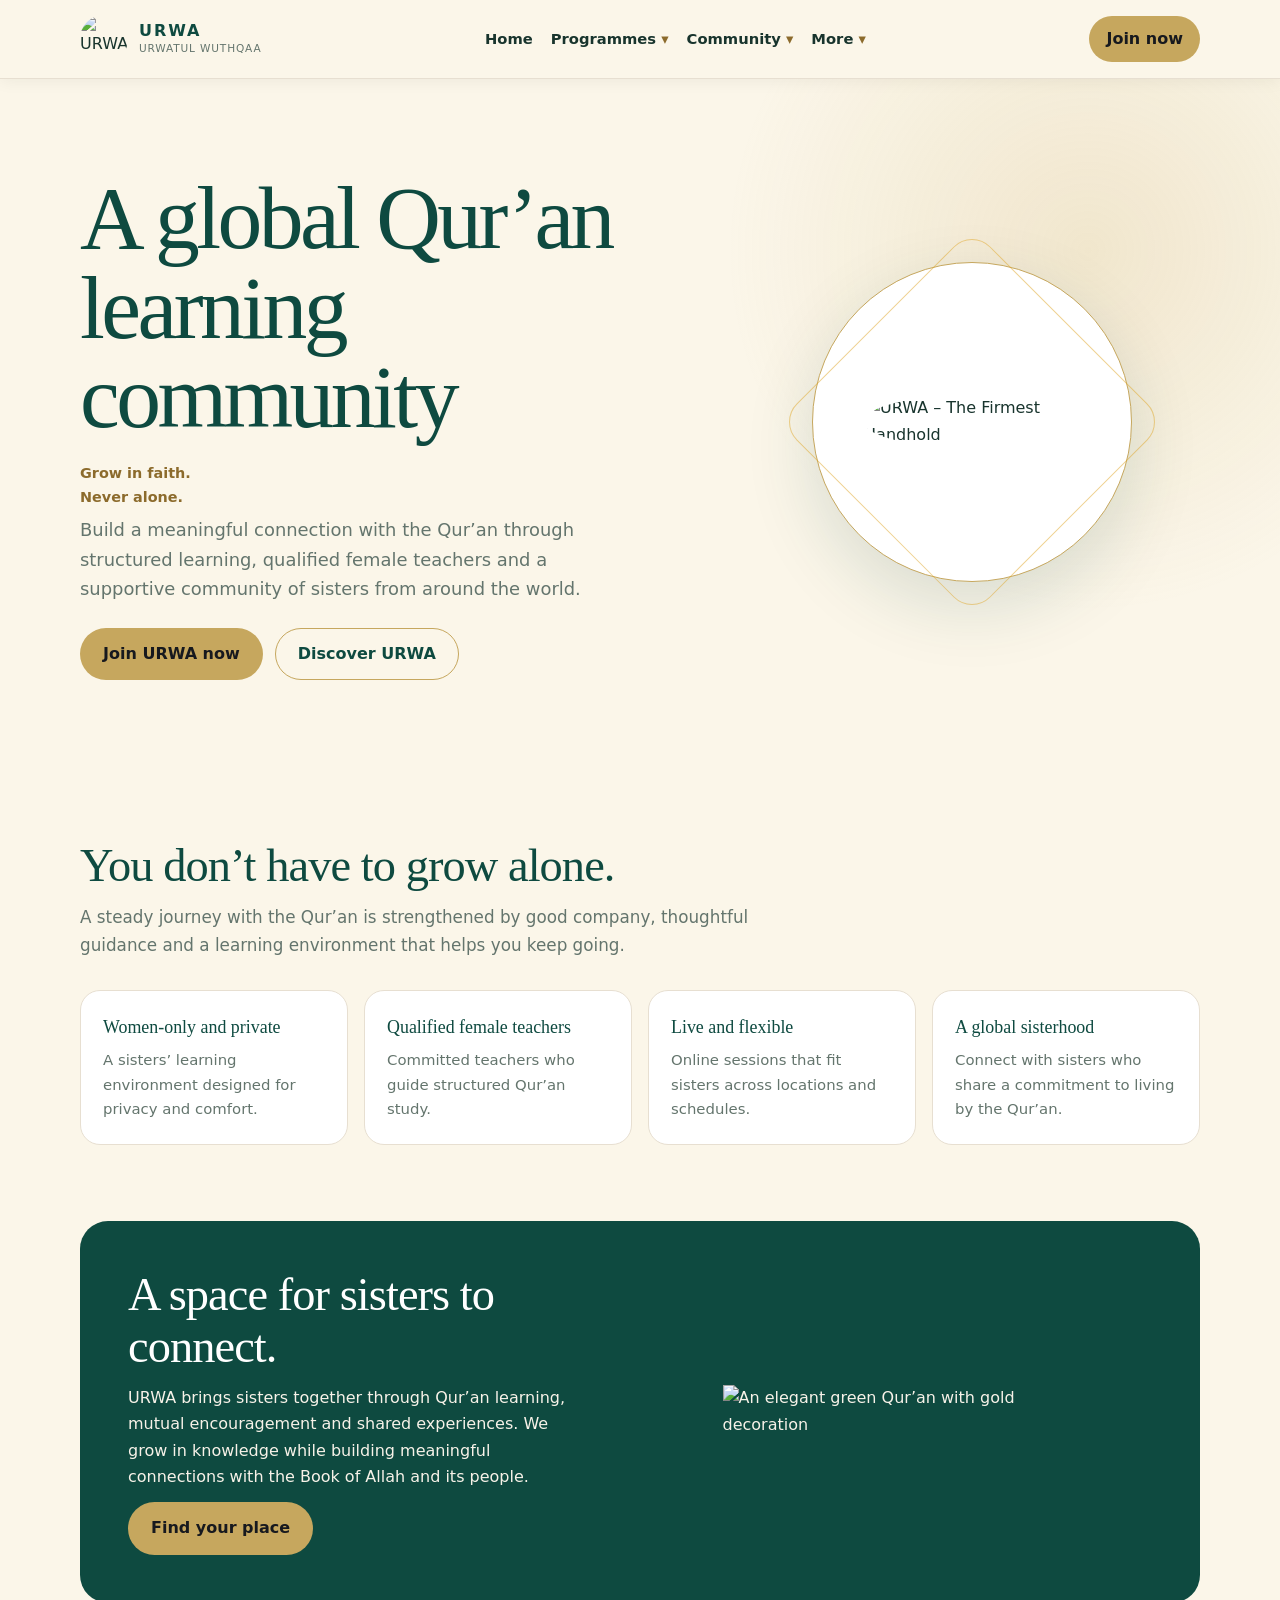
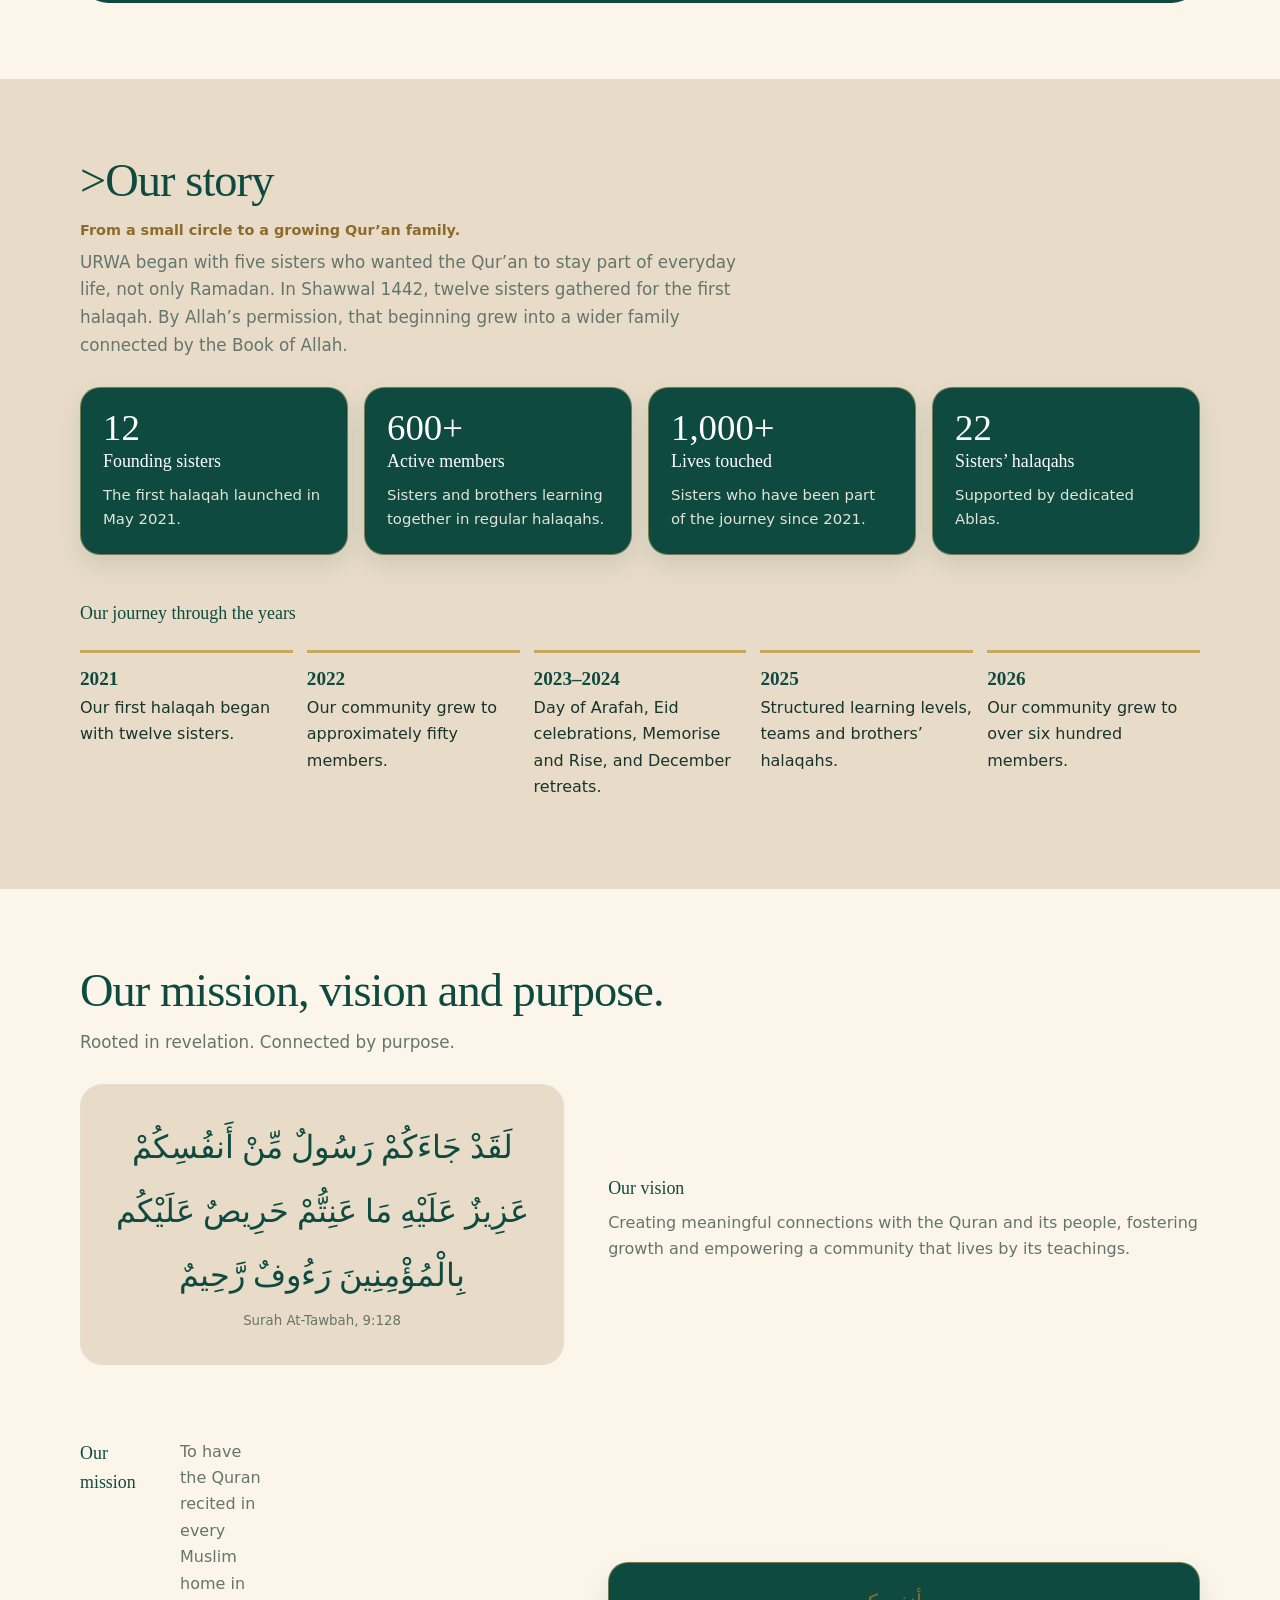
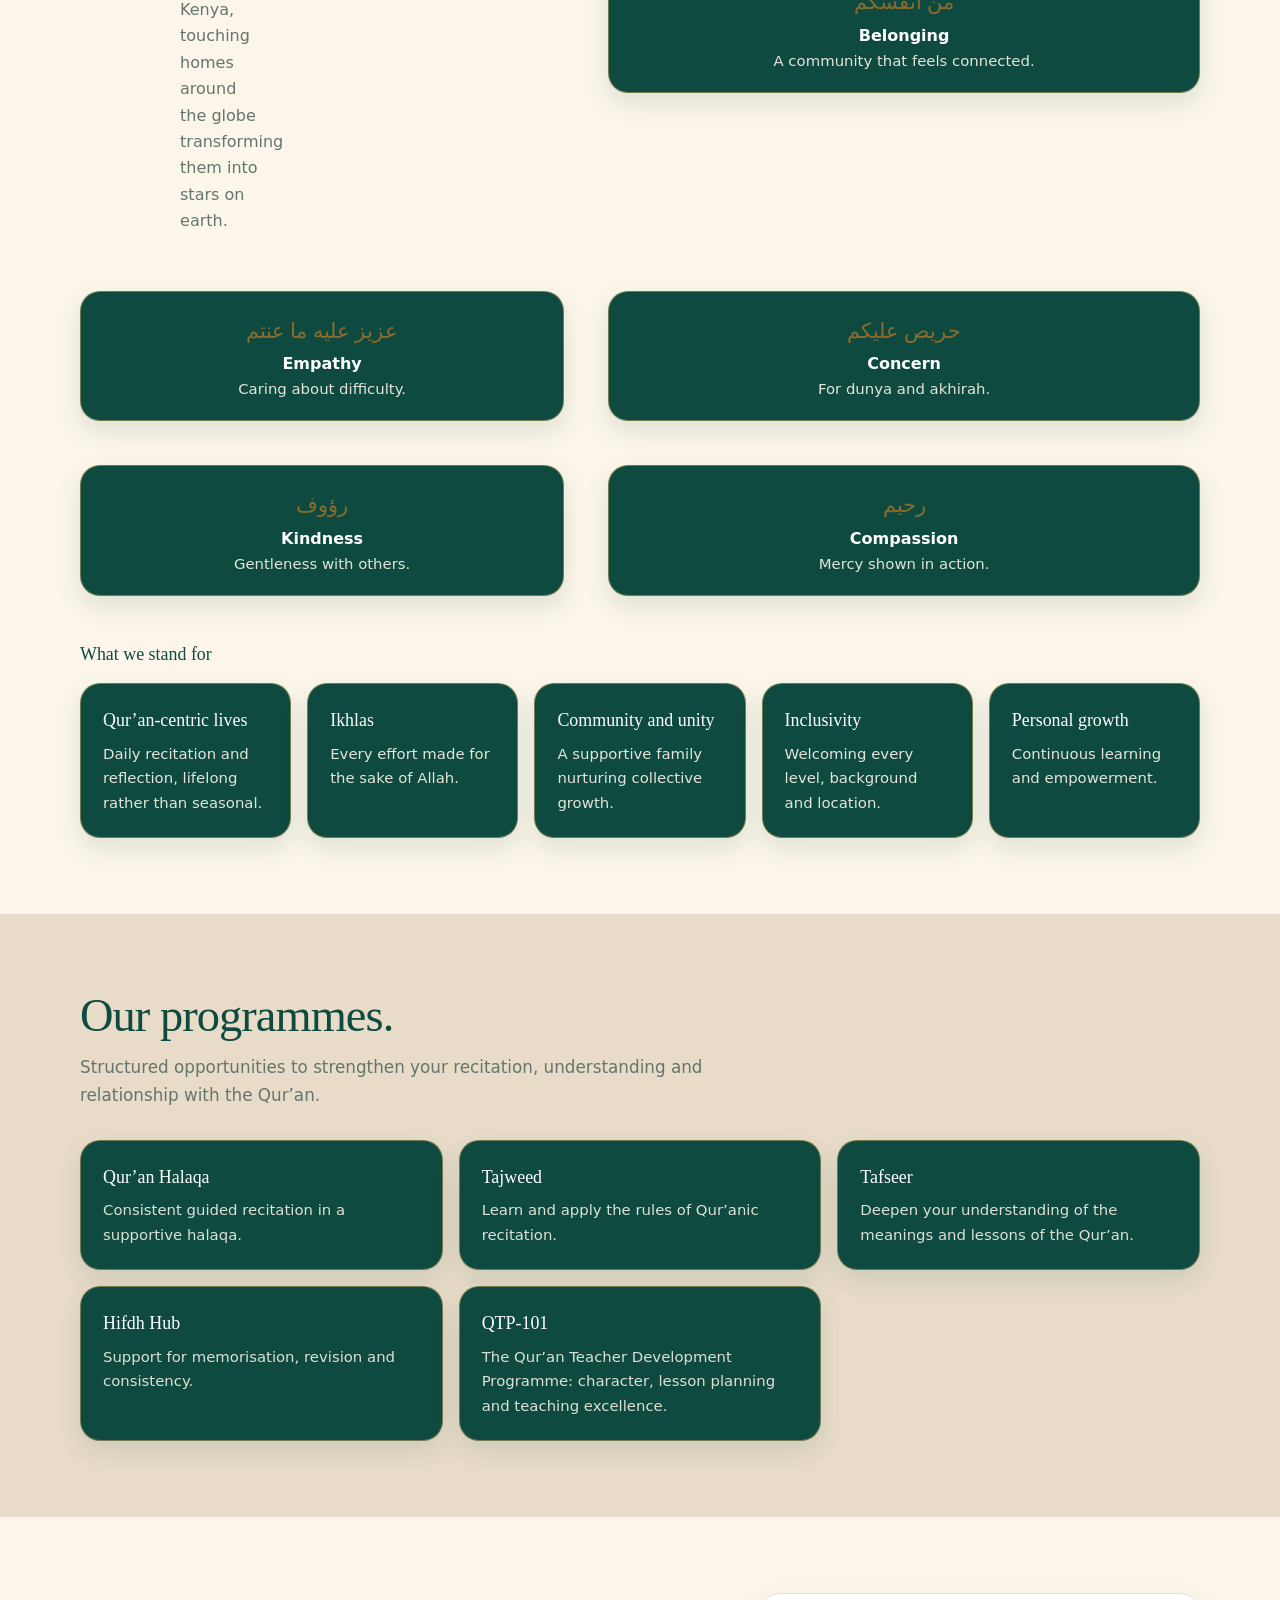
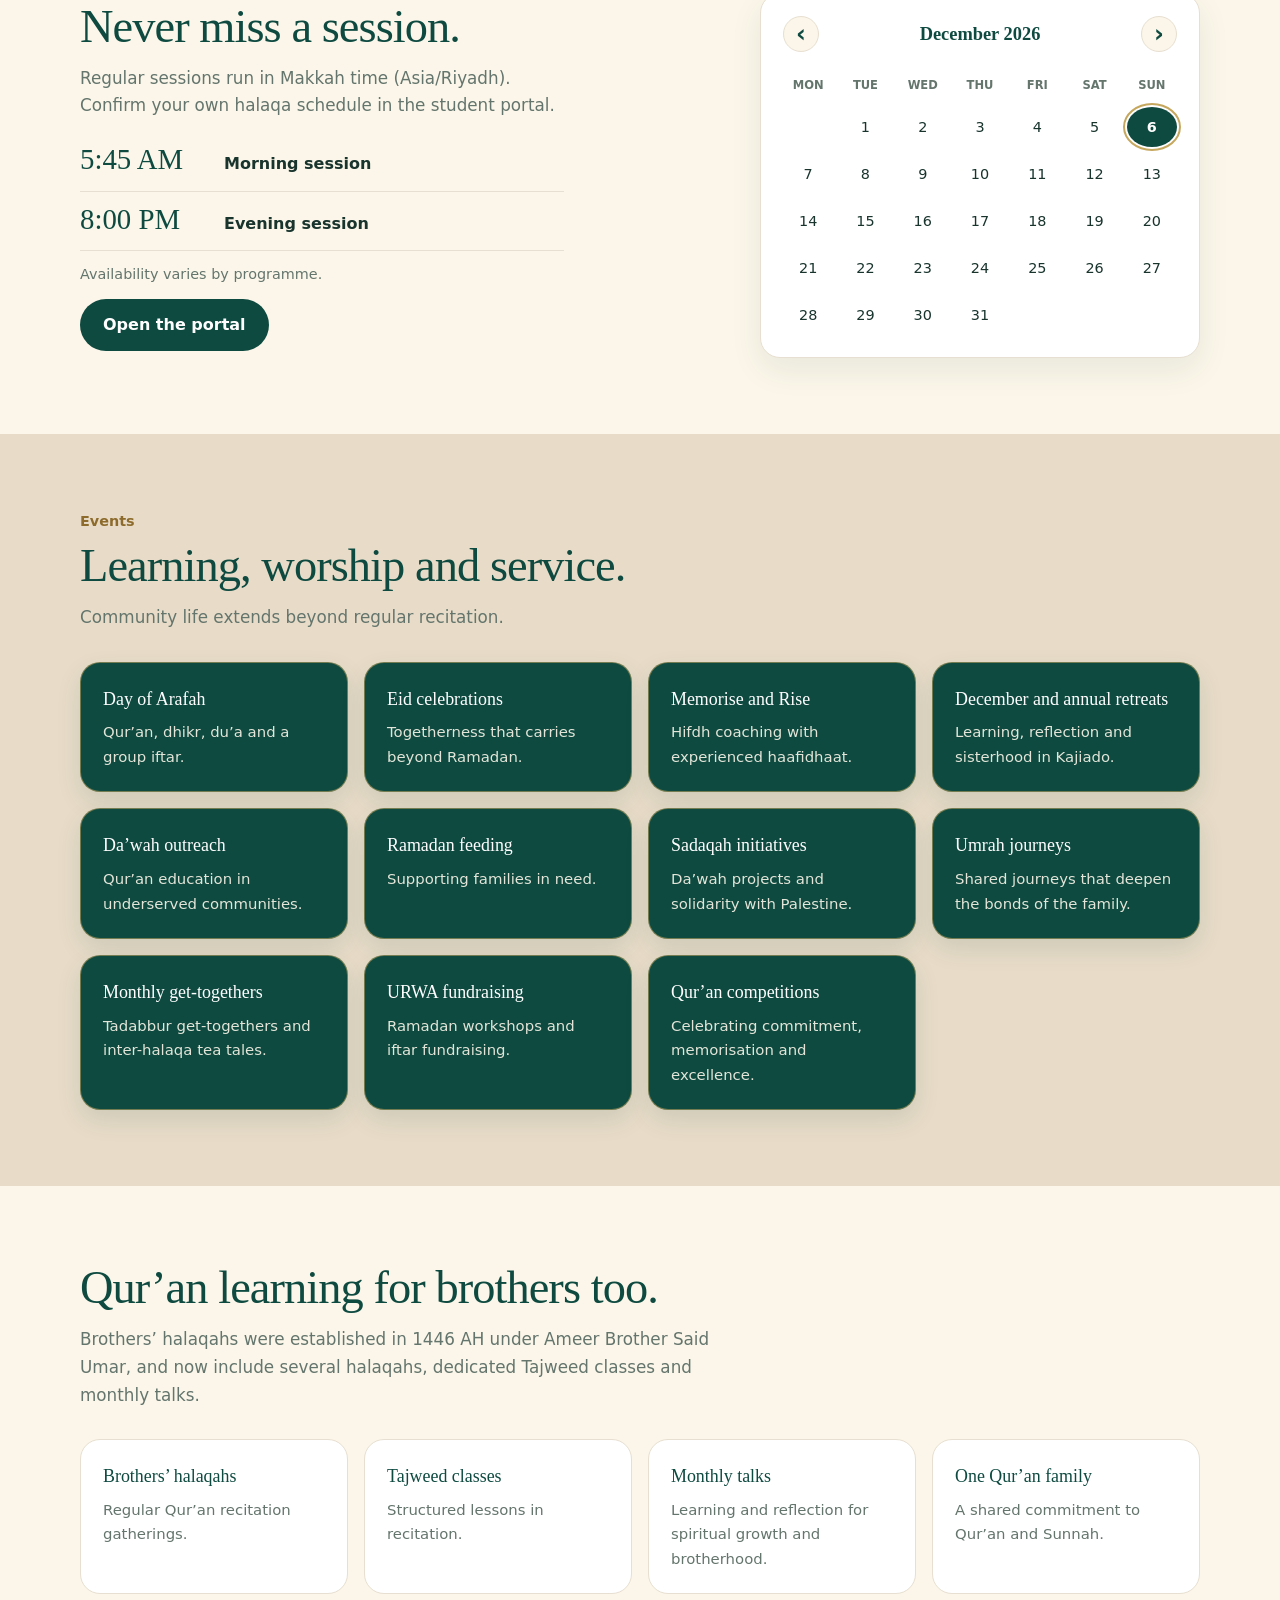
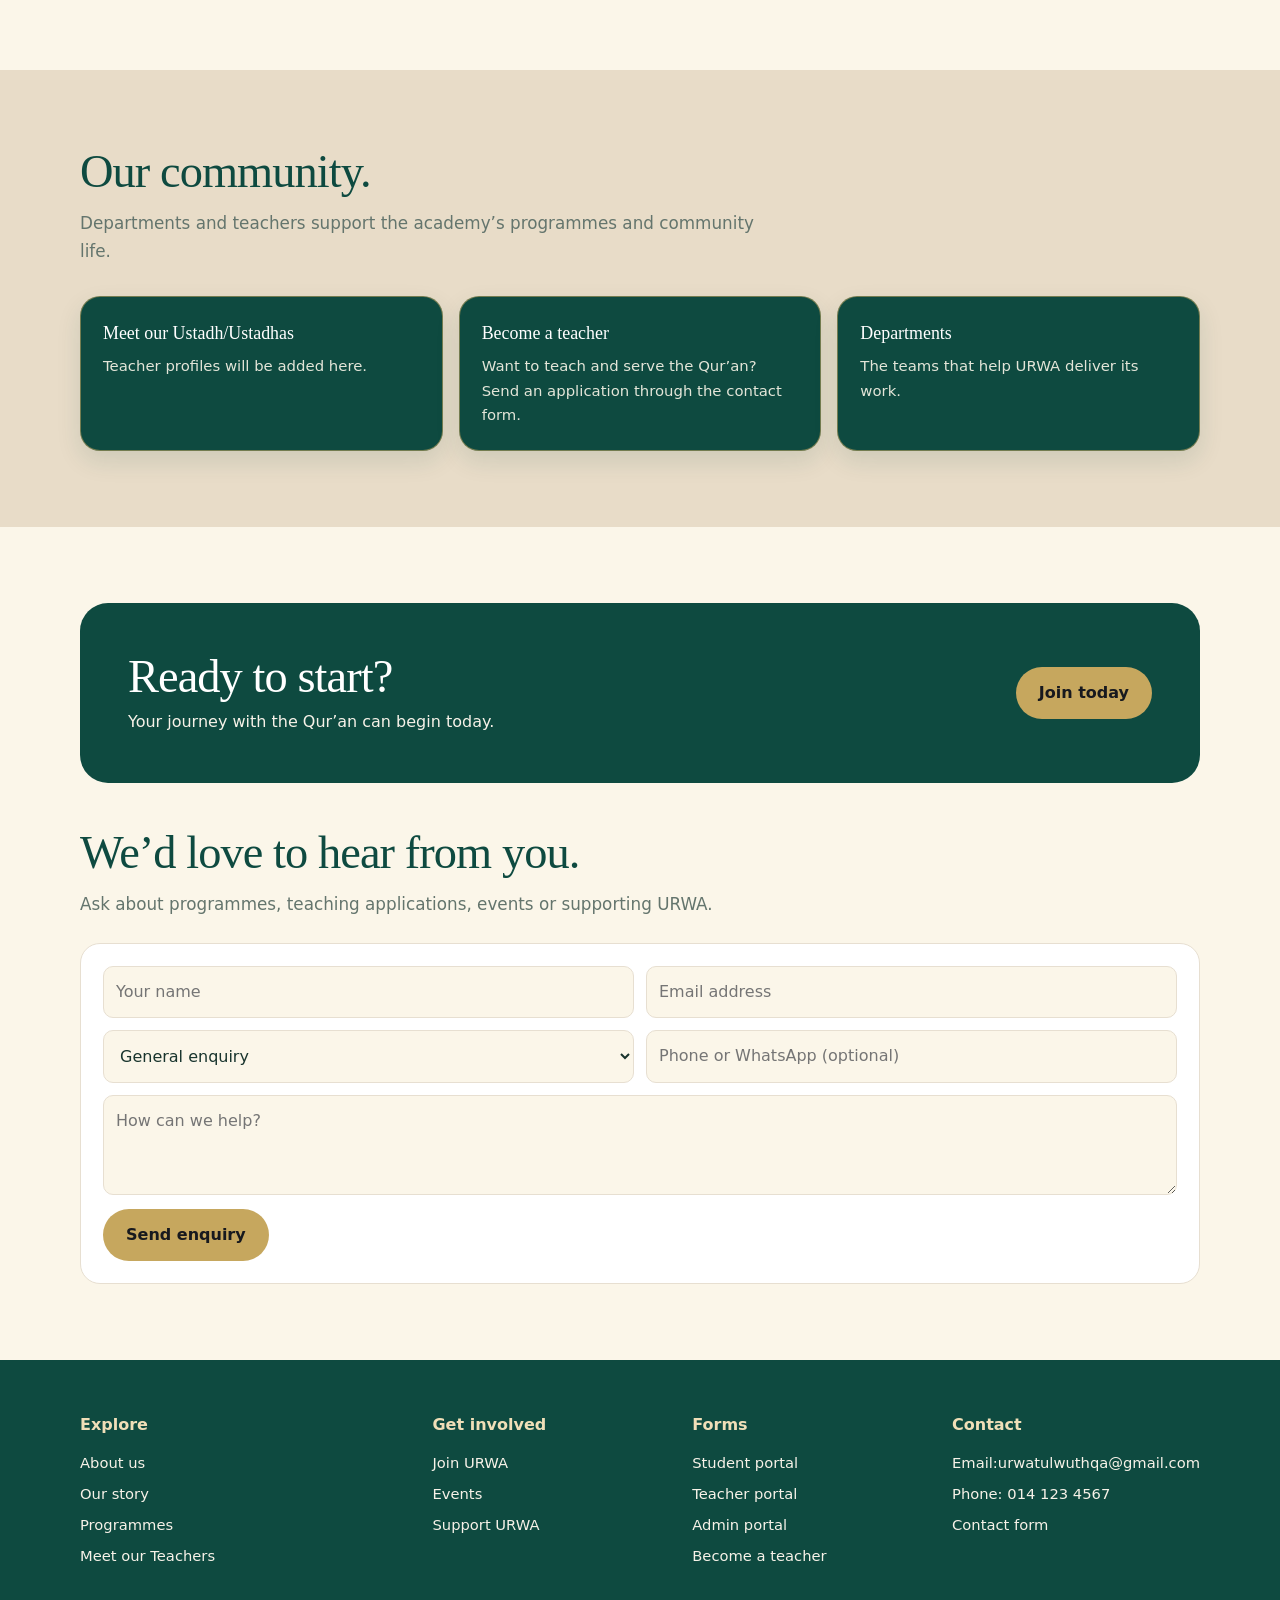
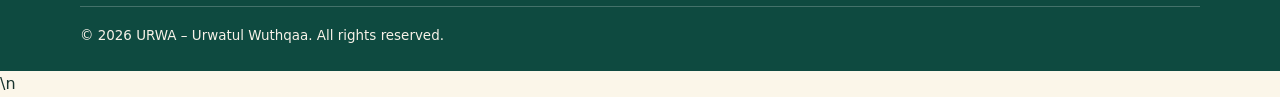
==== commit 0eb72597: "Swap headings and kicker text in hero section" ====
--- a/index.html
+++ b/index.html
@@ -24,8 +24,8 @@
 
 <main>
 <section class="hero" id="home"><div class="wrap"><div>
-<div class="kicker">A global Qur’an learning community</div>
-<h1>Grow in faith.<br>Never alone.</h1>
+<h1>A global Qur’an learning community</h1>
+<div class="kicker">Grow in faith.<br>Never alone.</div>
 <p>Build a meaningful connection with the Qur’an through structured learning, qualified female teachers and a supportive community of sisters from around the world.</p>
 <div class="row"><a class="btn gold" href="#contact">Join URWA now</a><a class="btn line" href="#about">Discover URWA</a></div></div>
 <div class="orb"><img src="assets/logo.jpg" alt="URWA – The Firmest Handhold"></div></div></section>
@@ -45,8 +45,8 @@
 </div></div></section>
 
 <section class="alt" id="story"><div class="wrap">
-<div class="kicker">Our story</div>
-<h2>From a small circle to a growing Qur’an family.</h2>
+<h2>>Our story</h2>
+<div class="kicker">From a small circle to a growing Qur’an family.</div>
 <p class="lead">URWA began with five sisters who wanted the Qur’an to stay part of everyday life, not only Ramadan. In Shawwal 1442, twelve sisters gathered for the first halaqah. By Allah’s permission, that beginning grew into a wider family connected by the Book of Allah.</p>
 <div class="grid g4" style="margin-top:28px">
 <div class="card"><div class="big">12</div><h3>Founding sisters</h3><p>The first halaqah launched in May 2021.</p></div>
@@ -66,9 +66,9 @@
 <p class="lead">Rooted in revelation. Connected by purpose.</p>
 <div class="two" style="margin-top:28px">
 <div class="verse"><div class="ar" lang="ar">لَقَدْ جَاءَكُمْ رَسُولٌ مِّنْ أَنفُسِكُمْ عَزِيزٌ عَلَيْهِ مَا عَنِتُّمْ حَرِيصٌ عَلَيْكُم بِالْمُؤْمِنِينَ رَءُوفٌ رَّحِيمٌ</div><small style="color:var(--muted)">Surah At-Tawbah, 9:128</small></div>
-<div><h3>Our vision</h3><p style="color:var(--muted)">Creating meaningful connections with the Quran and its people, fostering growth and empowering a community that lives by its teachings.</p>
-<h3>Our mission</h3><p style="color:var(--muted)">To have the Quran recited in every Muslim home in Kenya, touching homes around the globe transforming them into stars on earth.</p></div></div>
+<div><h3>Our vision</h3><p style="color:var(--muted)">Creating meaningful connections with the Quran and its people, fostering growth and empowering a community that lives by its teachings.</p></div>
 <div class="grid g5">
+  <h3>Our mission</h3><p style="color:var(--muted)">To have the Quran recited in every Muslim home in Kenya, touching homes around the globe transforming them into stars on earth.</p></div>
 <div class="card val"><div class="ar" lang="ar">من أنفسكم</div><b>Belonging</b><p>A community that feels connected.</p></div>
 <div class="card val"><div class="ar" lang="ar">عزيز عليه ما عنتم</div><b>Empathy</b><p>Caring about difficulty.</p></div>
 <div class="card val"><div class="ar" lang="ar">حريص عليكم</div><b>Concern</b><p>For dunya and akhirah.</p></div>
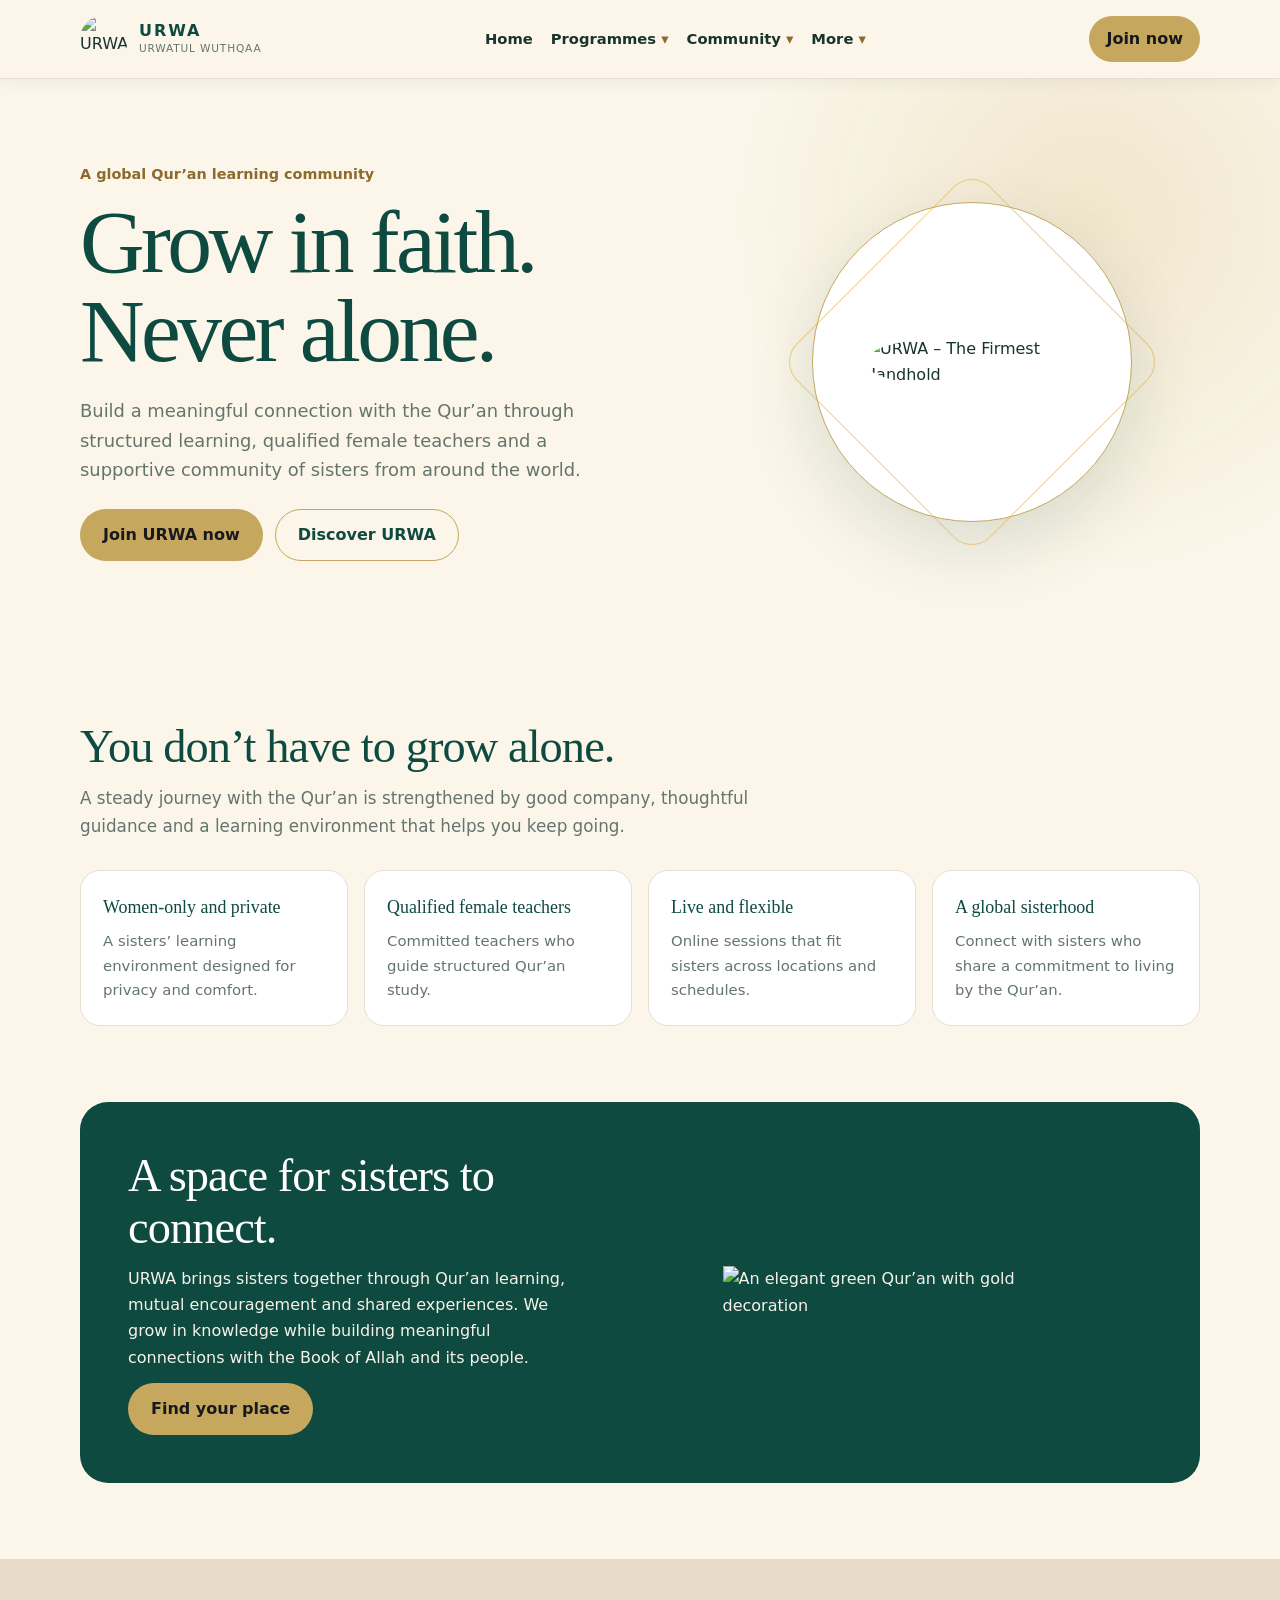
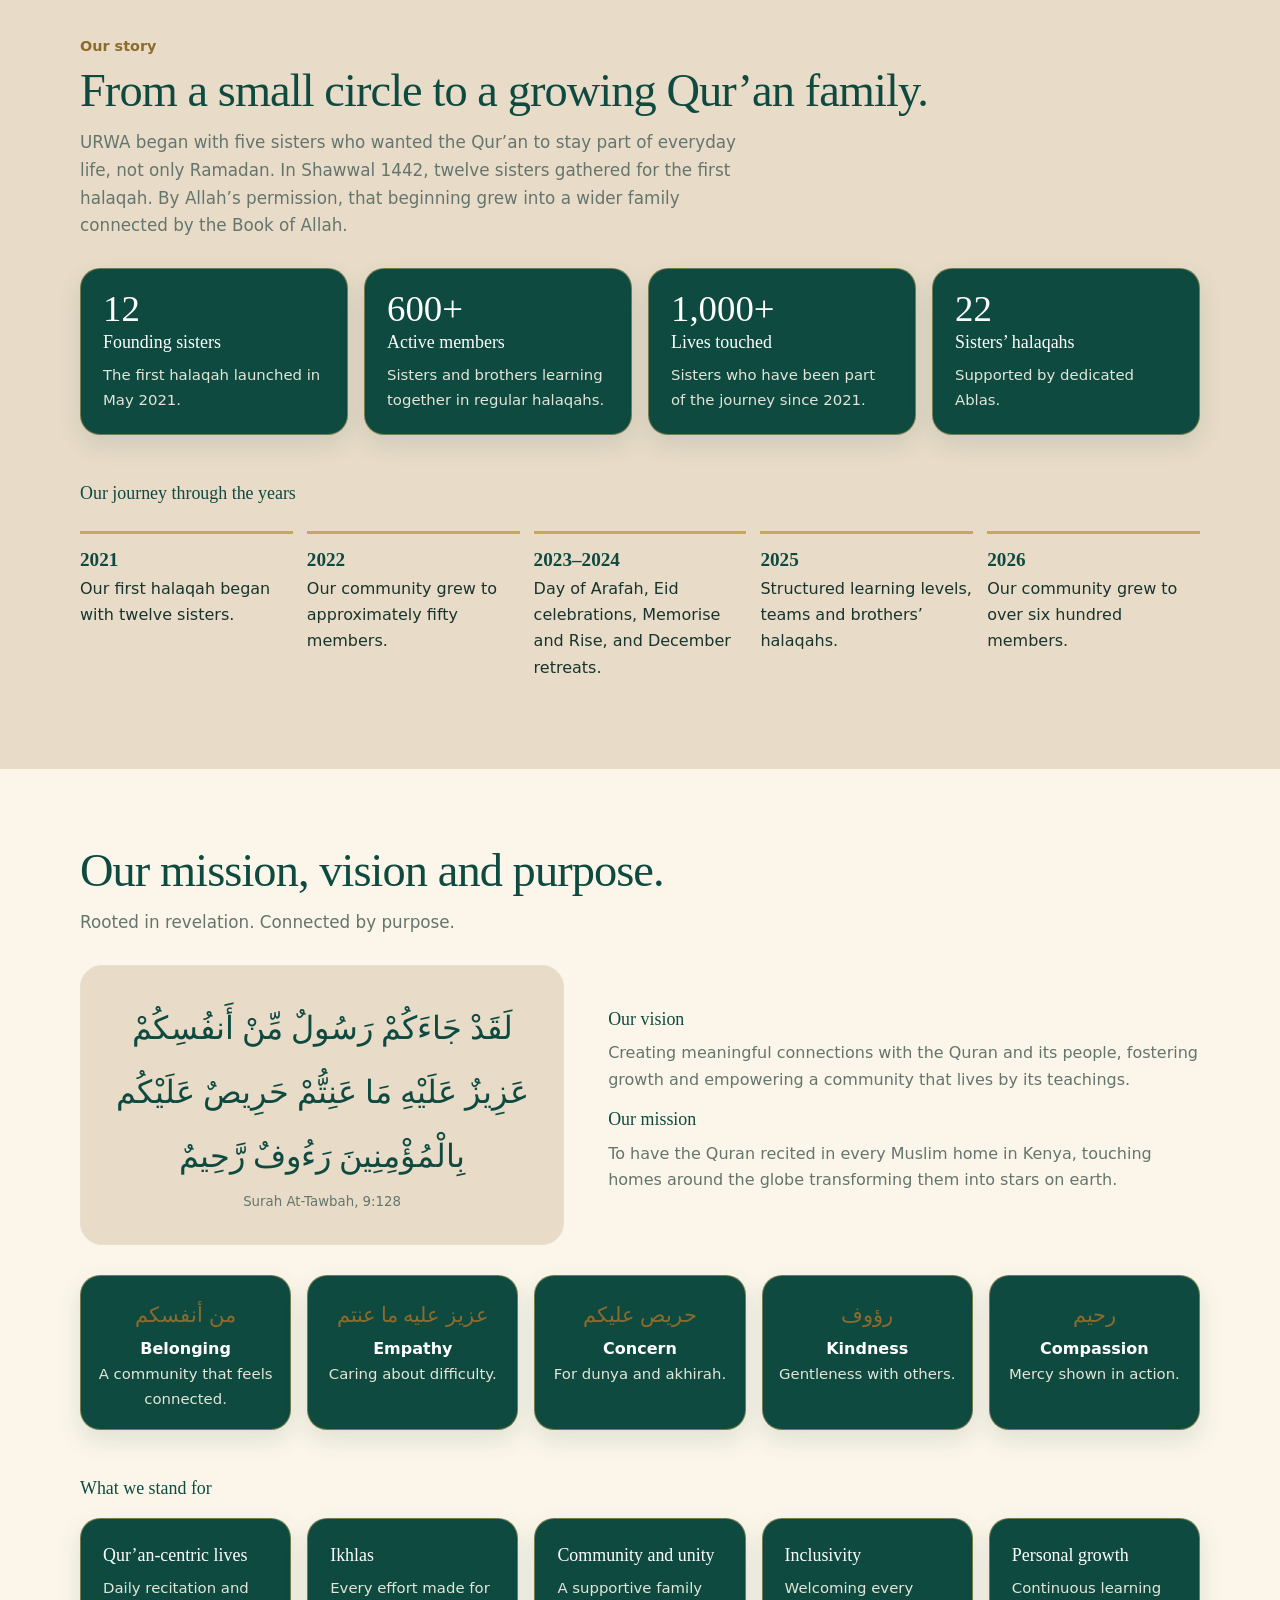
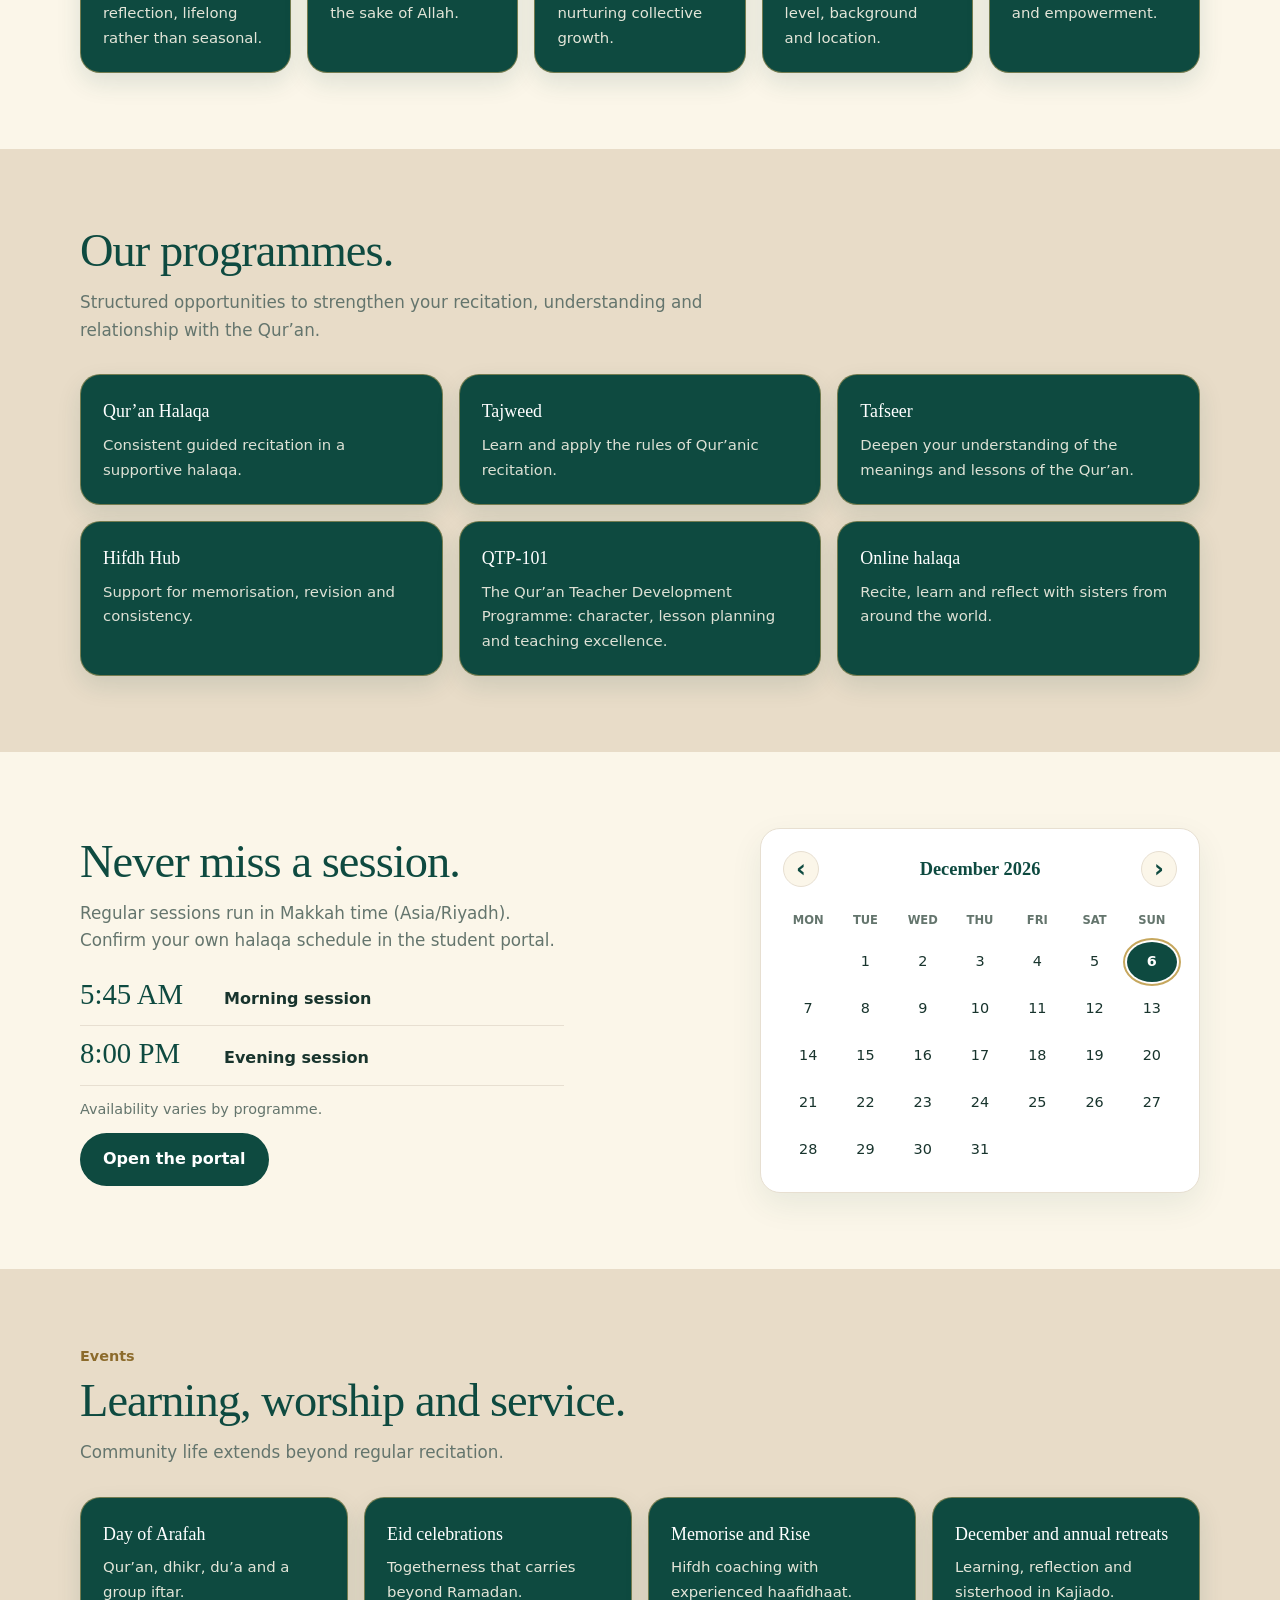
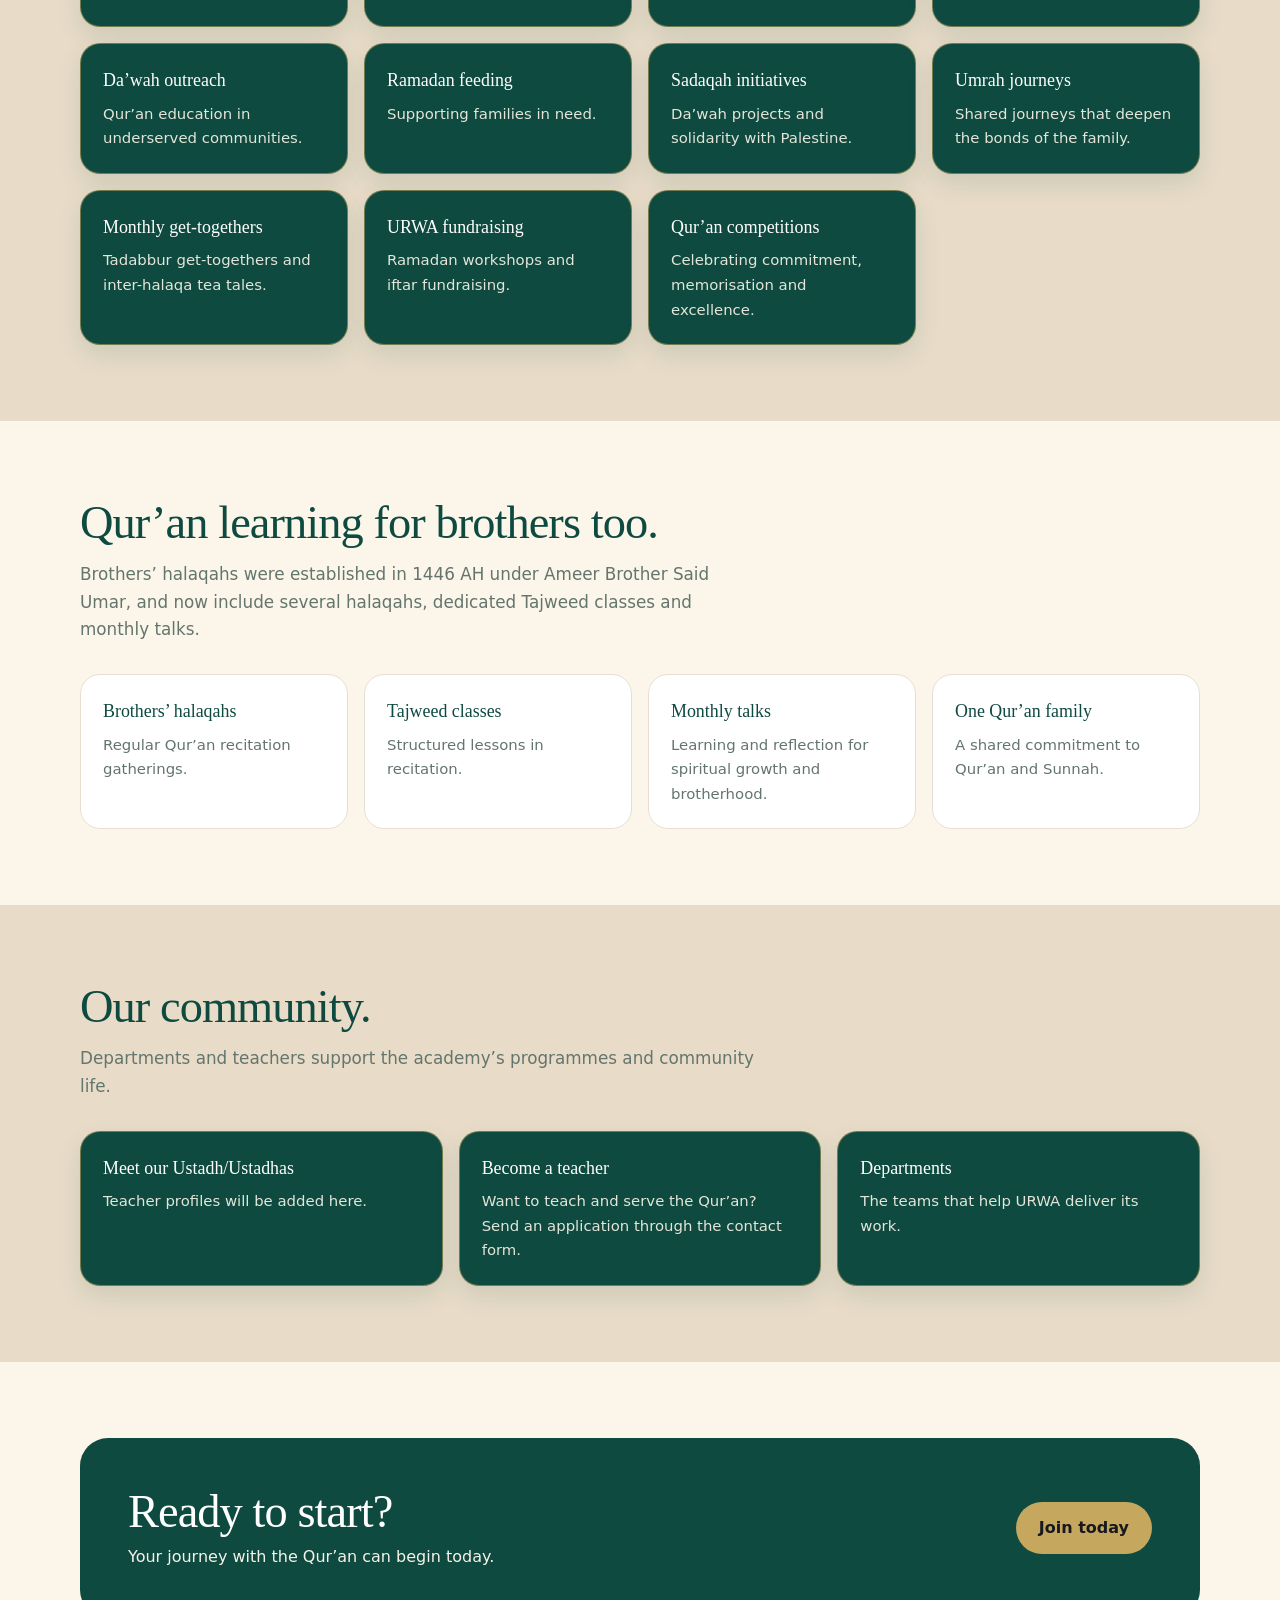
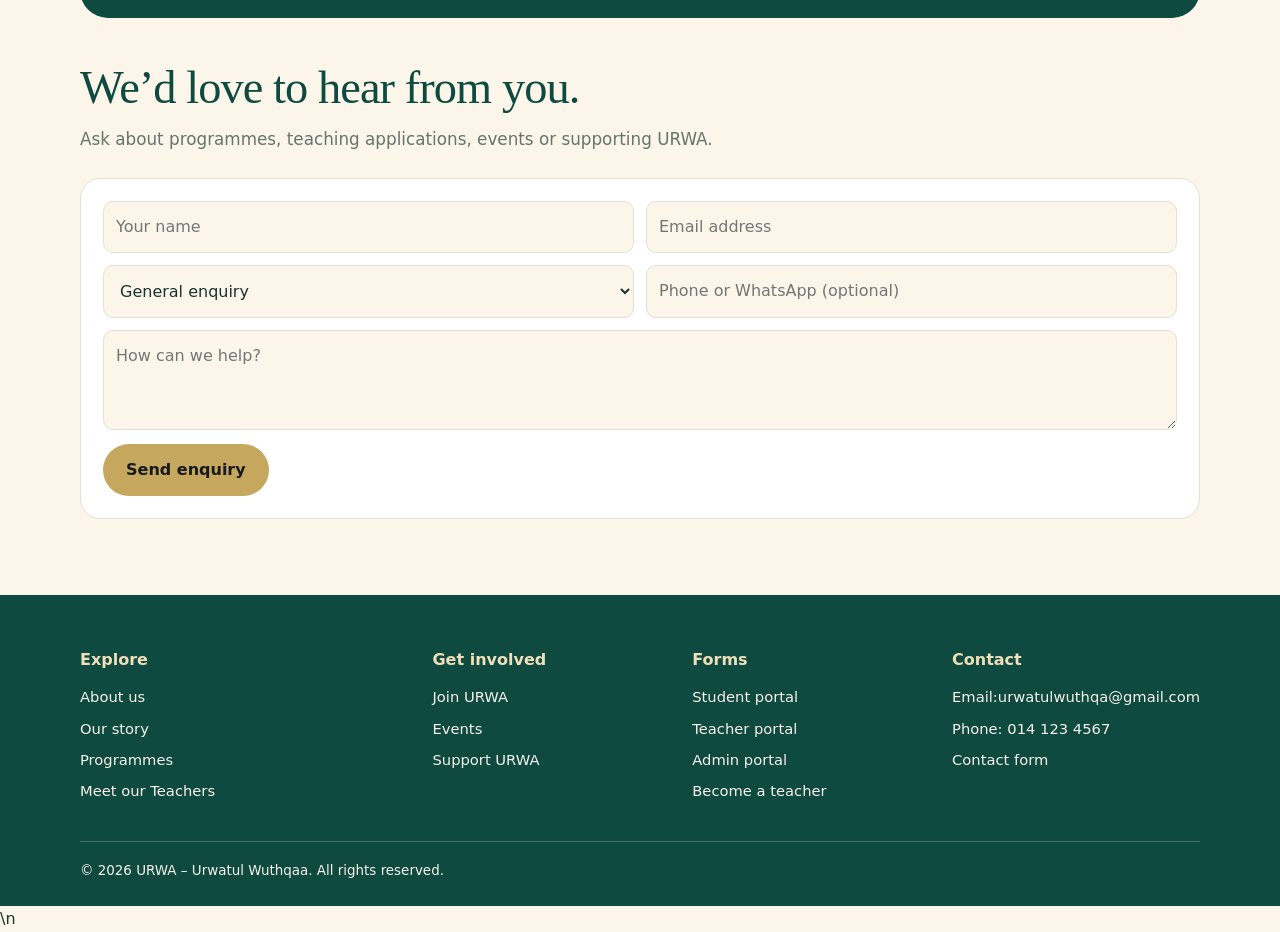
==== commit 6933252b: "Update hero section and story content" ====
--- a/index.html
+++ b/index.html
@@ -24,8 +24,8 @@
 
 <main>
 <section class="hero" id="home"><div class="wrap"><div>
-<h1>A global Qur’an learning community</h1>
-<div class="kicker">Grow in faith.<br>Never alone.</div>
+<div class="kicker">A global Qur’an learning community</div>
+<h1>Grow in faith.<br>Never alone.</h1>
 <p>Build a meaningful connection with the Qur’an through structured learning, qualified female teachers and a supportive community of sisters from around the world.</p>
 <div class="row"><a class="btn gold" href="#contact">Join URWA now</a><a class="btn line" href="#about">Discover URWA</a></div></div>
 <div class="orb"><img src="assets/logo.jpg" alt="URWA – The Firmest Handhold"></div></div></section>
@@ -45,8 +45,8 @@
 </div></div></section>
 
 <section class="alt" id="story"><div class="wrap">
-<h2>>Our story</h2>
-<div class="kicker">From a small circle to a growing Qur’an family.</div>
+<div class="kicker">Our story</div>
+<h2>From a small circle to a growing Qur’an family.</h2>
 <p class="lead">URWA began with five sisters who wanted the Qur’an to stay part of everyday life, not only Ramadan. In Shawwal 1442, twelve sisters gathered for the first halaqah. By Allah’s permission, that beginning grew into a wider family connected by the Book of Allah.</p>
 <div class="grid g4" style="margin-top:28px">
 <div class="card"><div class="big">12</div><h3>Founding sisters</h3><p>The first halaqah launched in May 2021.</p></div>
@@ -66,9 +66,9 @@
 <p class="lead">Rooted in revelation. Connected by purpose.</p>
 <div class="two" style="margin-top:28px">
 <div class="verse"><div class="ar" lang="ar">لَقَدْ جَاءَكُمْ رَسُولٌ مِّنْ أَنفُسِكُمْ عَزِيزٌ عَلَيْهِ مَا عَنِتُّمْ حَرِيصٌ عَلَيْكُم بِالْمُؤْمِنِينَ رَءُوفٌ رَّحِيمٌ</div><small style="color:var(--muted)">Surah At-Tawbah, 9:128</small></div>
-<div><h3>Our vision</h3><p style="color:var(--muted)">Creating meaningful connections with the Quran and its people, fostering growth and empowering a community that lives by its teachings.</p></div>
+<div><h3>Our vision</h3><p style="color:var(--muted)">Creating meaningful connections with the Quran and its people, fostering growth and empowering a community that lives by its teachings.</p>
+<h3>Our mission</h3><p style="color:var(--muted)">To have the Quran recited in every Muslim home in Kenya, touching homes around the globe transforming them into stars on earth.</p></div></div>
 <div class="grid g5">
-  <h3>Our mission</h3><p style="color:var(--muted)">To have the Quran recited in every Muslim home in Kenya, touching homes around the globe transforming them into stars on earth.</p></div>
 <div class="card val"><div class="ar" lang="ar">من أنفسكم</div><b>Belonging</b><p>A community that feels connected.</p></div>
 <div class="card val"><div class="ar" lang="ar">عزيز عليه ما عنتم</div><b>Empathy</b><p>Caring about difficulty.</p></div>
 <div class="card val"><div class="ar" lang="ar">حريص عليكم</div><b>Concern</b><p>For dunya and akhirah.</p></div>
@@ -89,7 +89,8 @@
 <div class="card"><h3>Tajweed</h3><p>Learn and apply the rules of Qur’anic recitation.</p></div>
 <div class="card"><h3>Tafseer</h3><p>Deepen your understanding of the meanings and lessons of the Qur’an.</p></div>
 <div class="card" id="hifdh"><h3>Hifdh Hub</h3><p>Support for memorisation, revision and consistency.</p></div>
-<div class="card" id="qtp"><h3>QTP-101</h3><p>The Qur’an Teacher Development Programme: character, lesson planning and teaching excellence.</p></div></div>
+<div class="card" id="qtp"><h3>QTP-101</h3><p>The Qur’an Teacher Development Programme: character, lesson planning and teaching excellence.</p></div>
+<div class="card"><h3>Online halaqa</h3><p>Recite, learn and reflect with sisters from around the world.</p></div></div>
 </div></section>
 
 <section><div class="wrap two" style="align-items:center"><div>
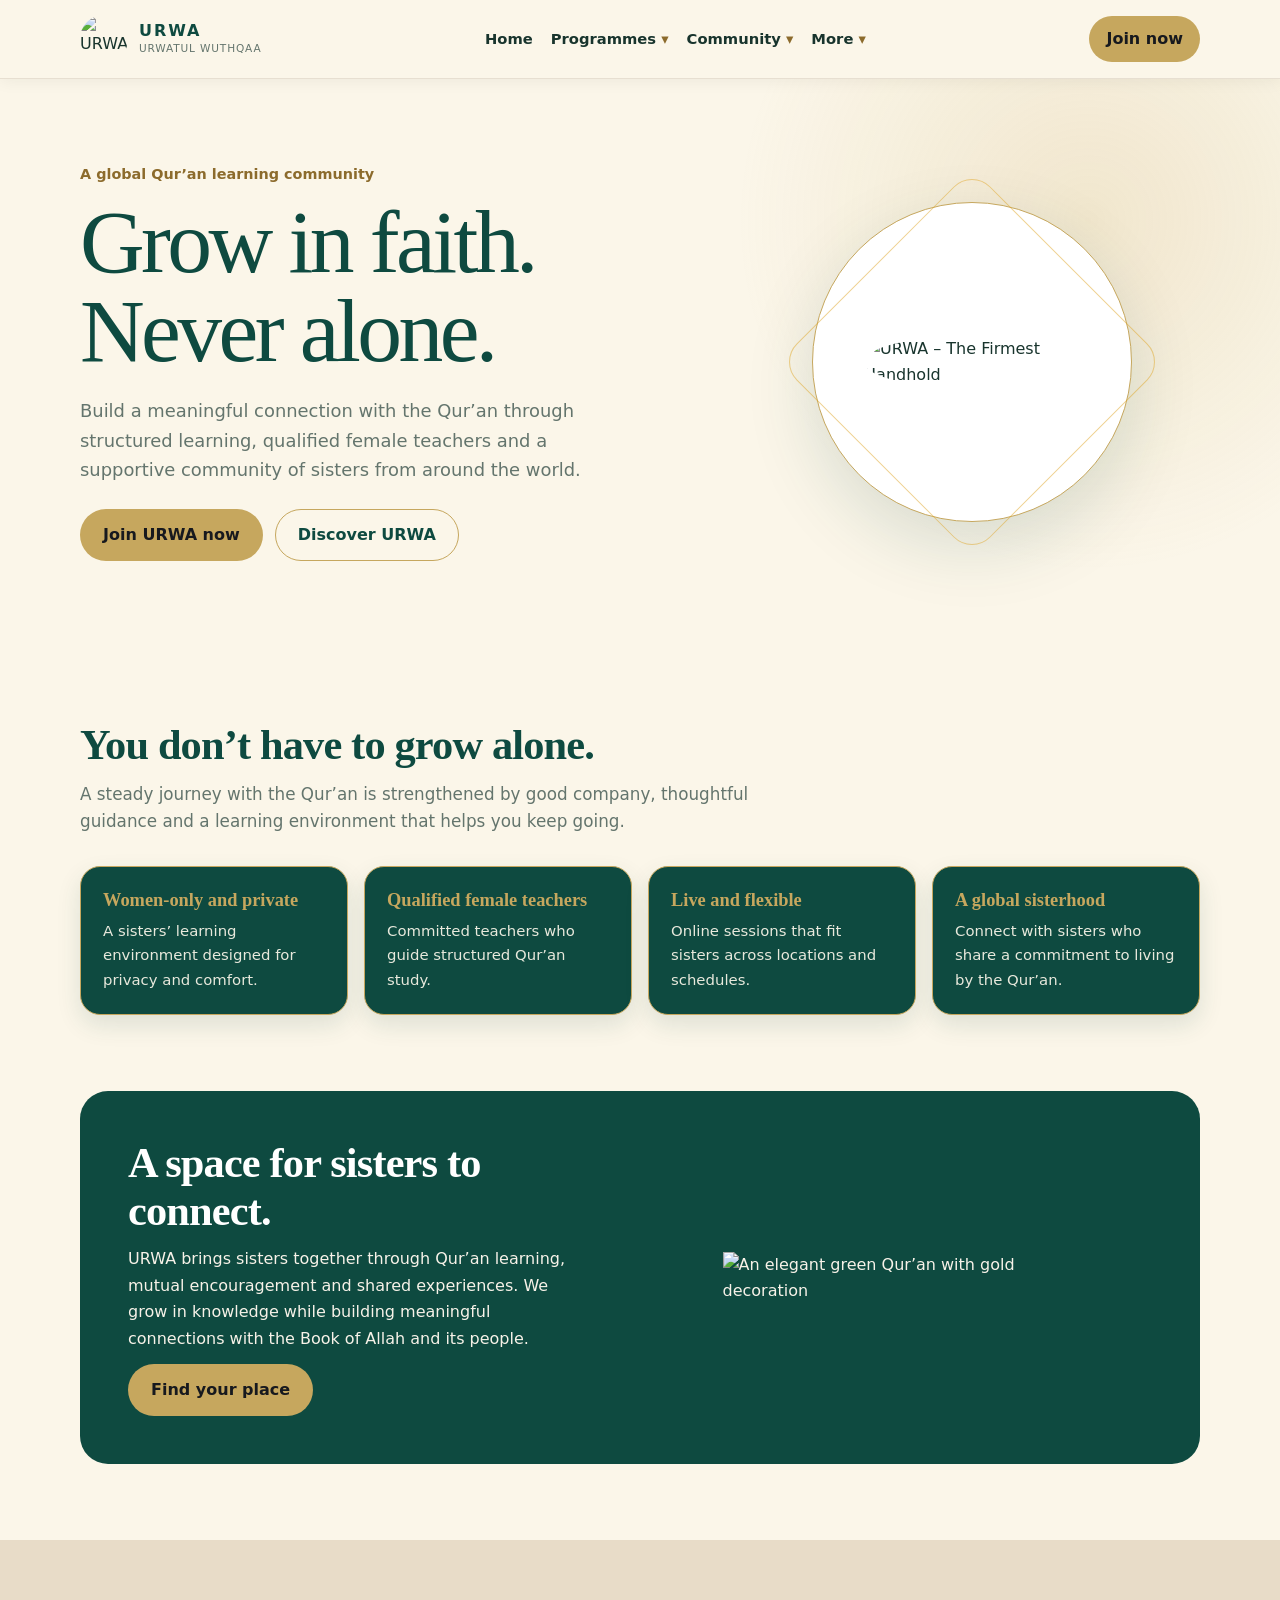
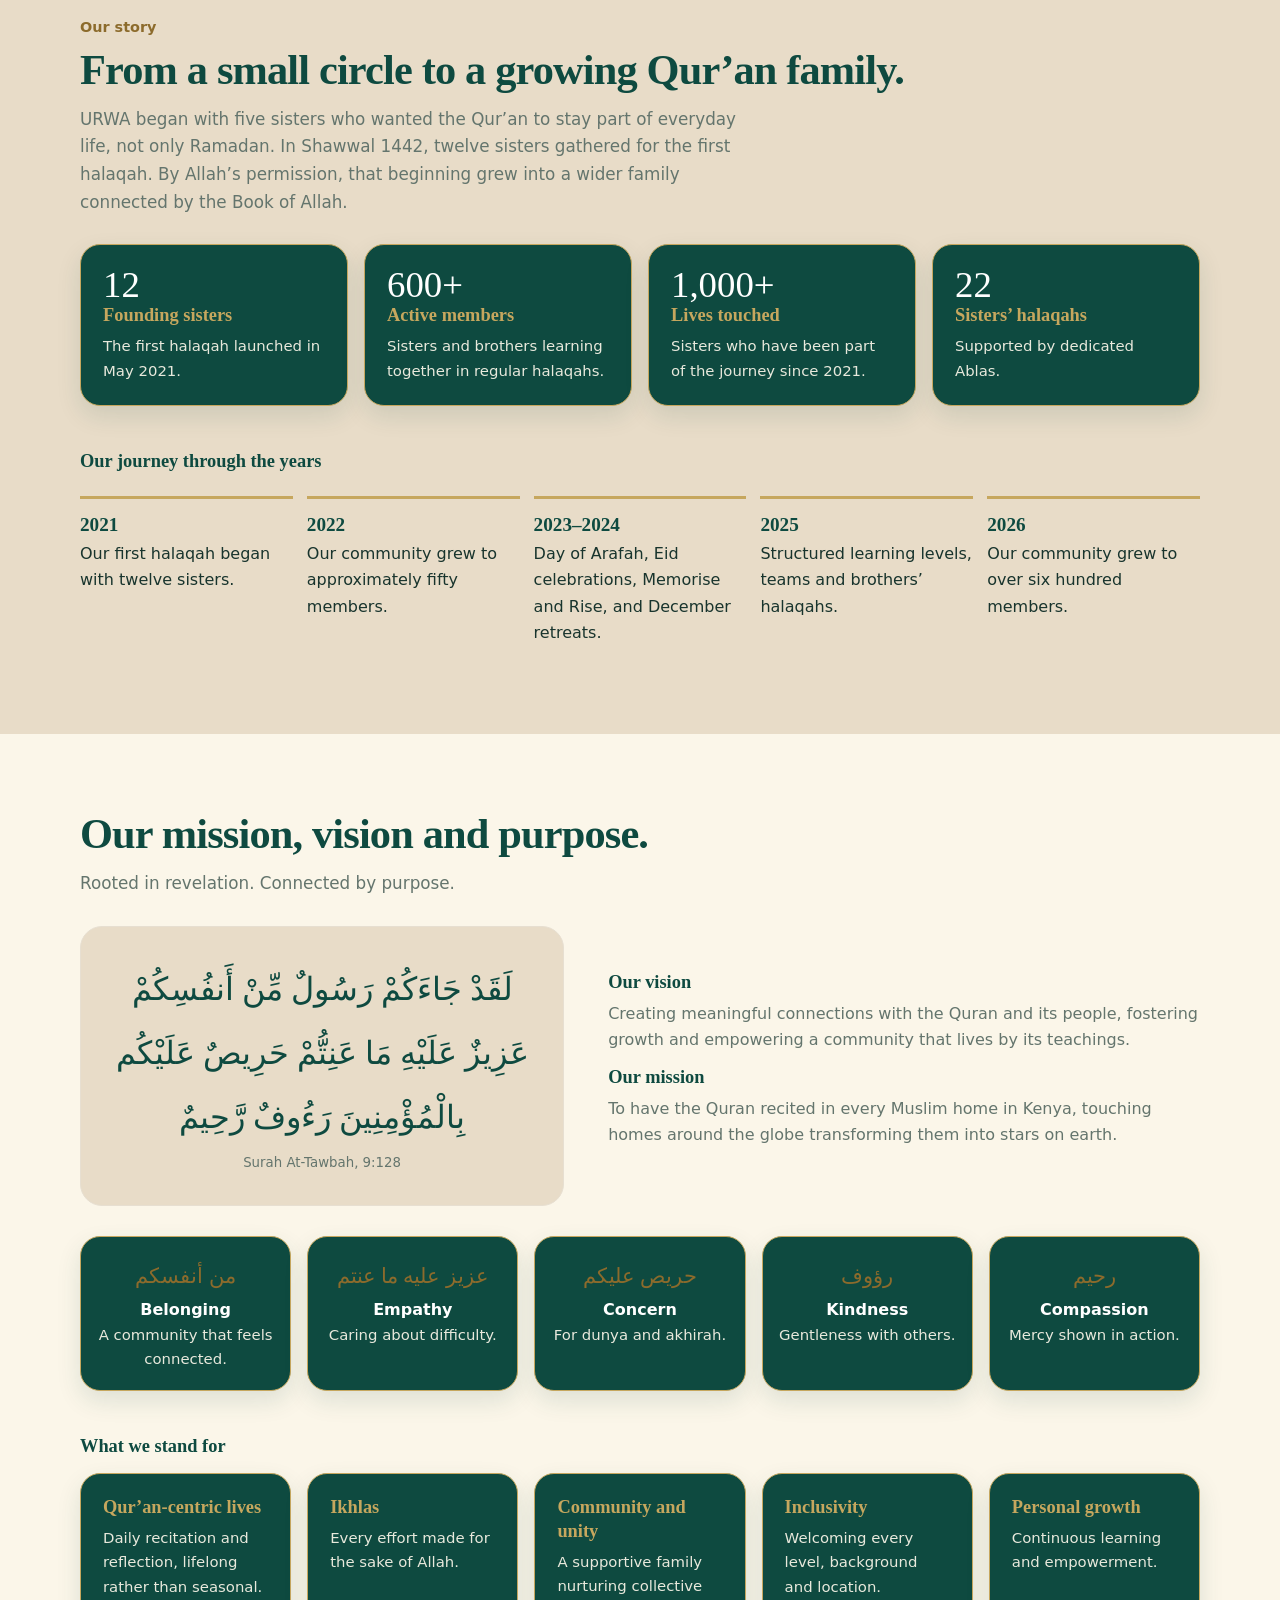
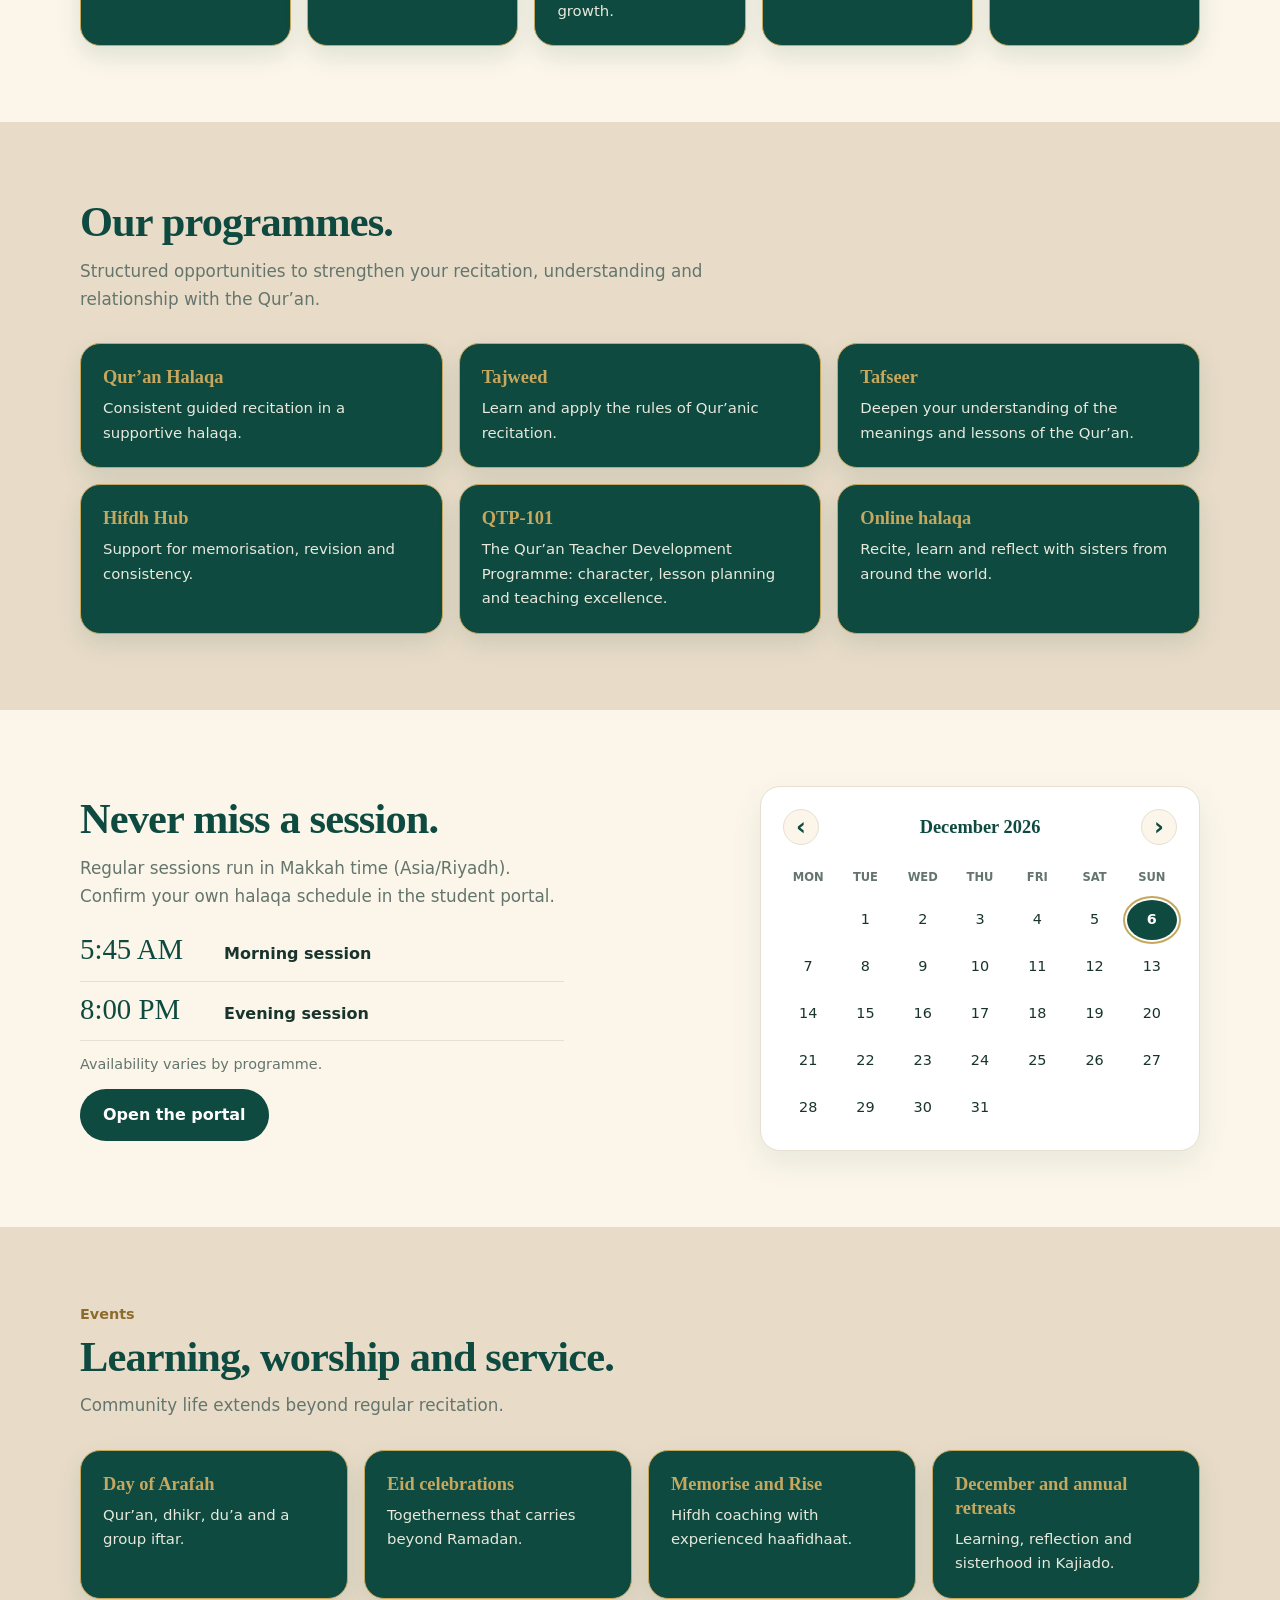
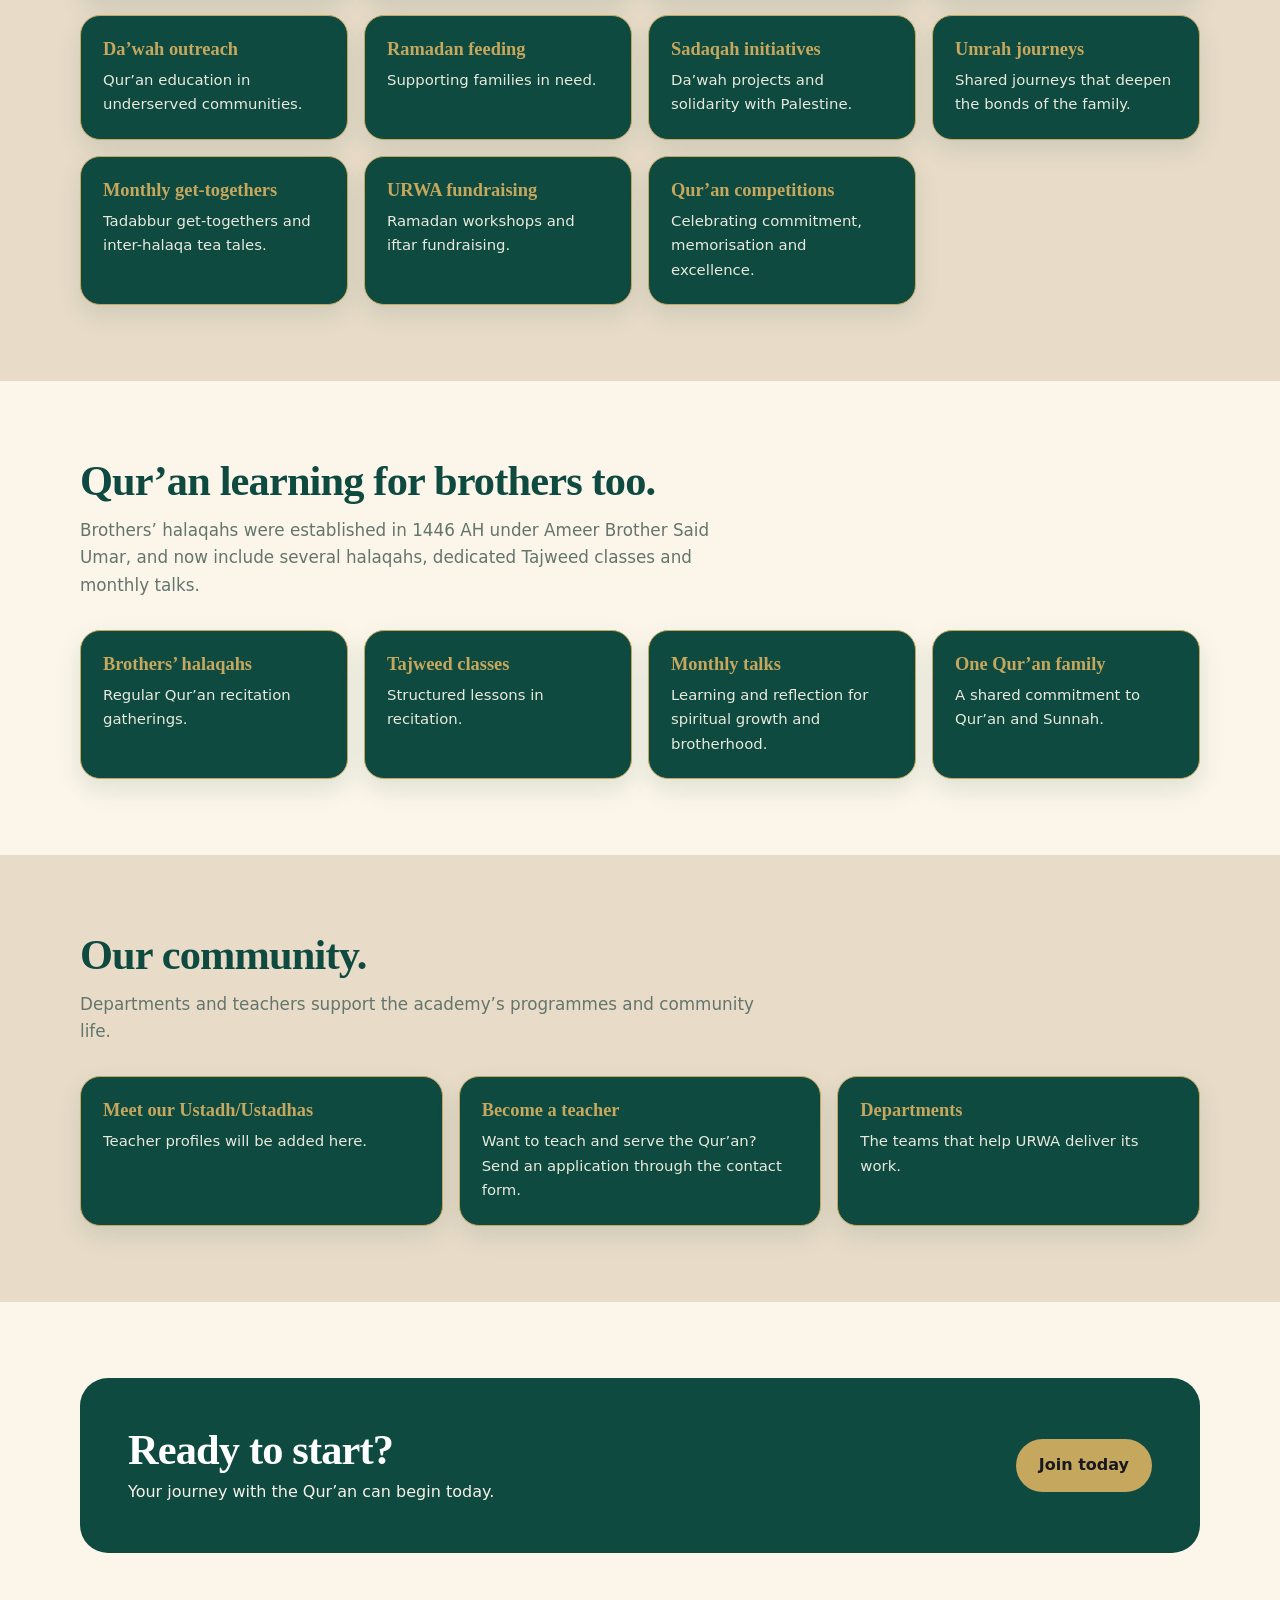
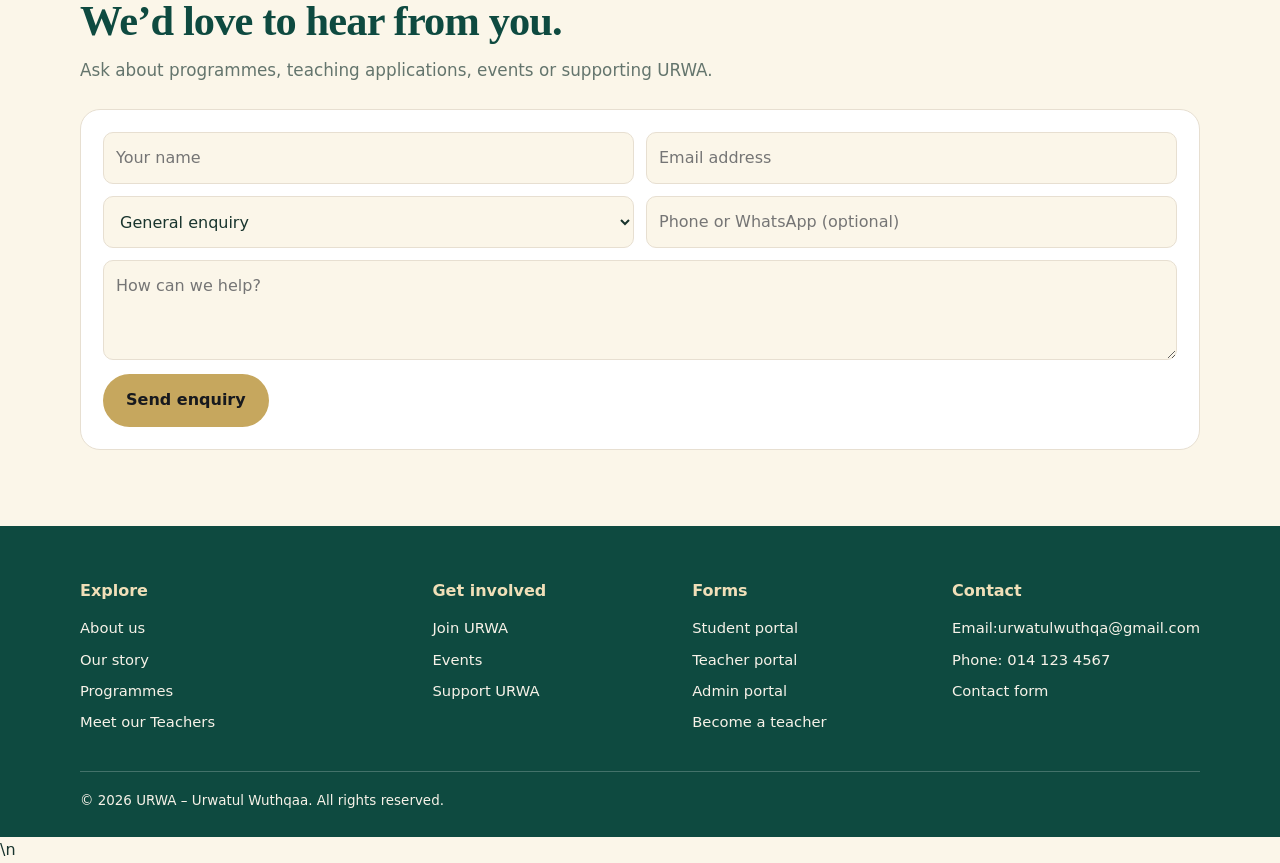
==== commit 1ce182a5: "Fix emerald styling for homepage feature sections" ====
--- a/index.html
+++ b/index.html
@@ -30,7 +30,7 @@
 <div class="row"><a class="btn gold" href="#contact">Join URWA now</a><a class="btn line" href="#about">Discover URWA</a></div></div>
 <div class="orb"><img src="assets/logo.jpg" alt="URWA – The Firmest Handhold"></div></div></section>
 
-<section><div class="wrap"><h2>You don’t have to grow alone.</h2>
+<section id="grow-alone"><div class="wrap"><h2>You don’t have to grow alone.</h2>
 <p class="lead">A steady journey with the Qur’an is strengthened by good company, thoughtful guidance and a learning environment that helps you keep going.</p>
 <div class="grid g4">
 <div class="card"><h3>Women-only and private</h3><p>A sisters’ learning environment designed for privacy and comfort.</p></div>
@@ -121,7 +121,7 @@
 <div class="card"><h3>Qur’an competitions</h3><p>Celebrating commitment, memorisation and excellence.</p></div></div>
 </div></section>
 
-<section><div class="wrap"><h2>Qur’an learning for brothers too.</h2>
+<section id="brothers"><div class="wrap"><h2>Qur’an learning for brothers too.</h2>
 <p class="lead">Brothers’ halaqahs were established in 1446 AH under Ameer Brother Said Umar, and now include several halaqahs, dedicated Tajweed classes and monthly talks.</p>
 <div class="grid g4">
 <div class="card"><h3>Brothers’ halaqahs</h3><p>Regular Qur’an recitation gatherings.</p></div>
--- a/css/style.css
+++ b/css/style.css
@@ -1432,3 +1432,61 @@
   transform: translateY(-4px);
   box-shadow: 0 16px 30px rgba(14, 74, 64, .2);
 }
+
+
+/* =========================================
+   HOMEPAGE TYPOGRAPHY — CONSISTENT HIERARCHY
+========================================= */
+
+/* Keep every homepage section title consistent, including titles inside bands. */
+main > section h2,
+main > section .band h2 {
+  font-size: clamp(2rem, 3.6vw, 2.65rem);
+  line-height: 1.12;
+  font-weight: 600;
+  letter-spacing: -.02em;
+}
+
+/* Keep all homepage subtopic and card titles at one consistent size and weight. */
+main > section h3 {
+  font-size: 1.15rem;
+  line-height: 1.3;
+  font-weight: 600;
+}
+
+/* =========================================
+   HOMEPAGE FEATURE CARDS — EMERALD & GOLD
+========================================= */
+
+#programmes .grid .card h3,
+#story .card h3,
+#about .card h3,
+#beyond .card h3,
+#brothers .card h3,
+#team .card h3,
+#grow-alone .card h3 {
+  color: var(--gold);
+  font-weight: 600;
+}
+
+#programmes .grid .card,
+#story .card,
+#about .card,
+#beyond .card,
+#brothers .card,
+#team .card,
+#grow-alone .card {
+  background: var(--brand);
+  border: 1px solid var(--gold);
+  color: var(--cream);
+}
+
+#programmes .grid .card p,
+#story .card p,
+#about .card p,
+#beyond .card p,
+#brothers .card p,
+#team .card p,
+#grow-alone .card p {
+  color: rgba(251, 246, 233, .92);
+}
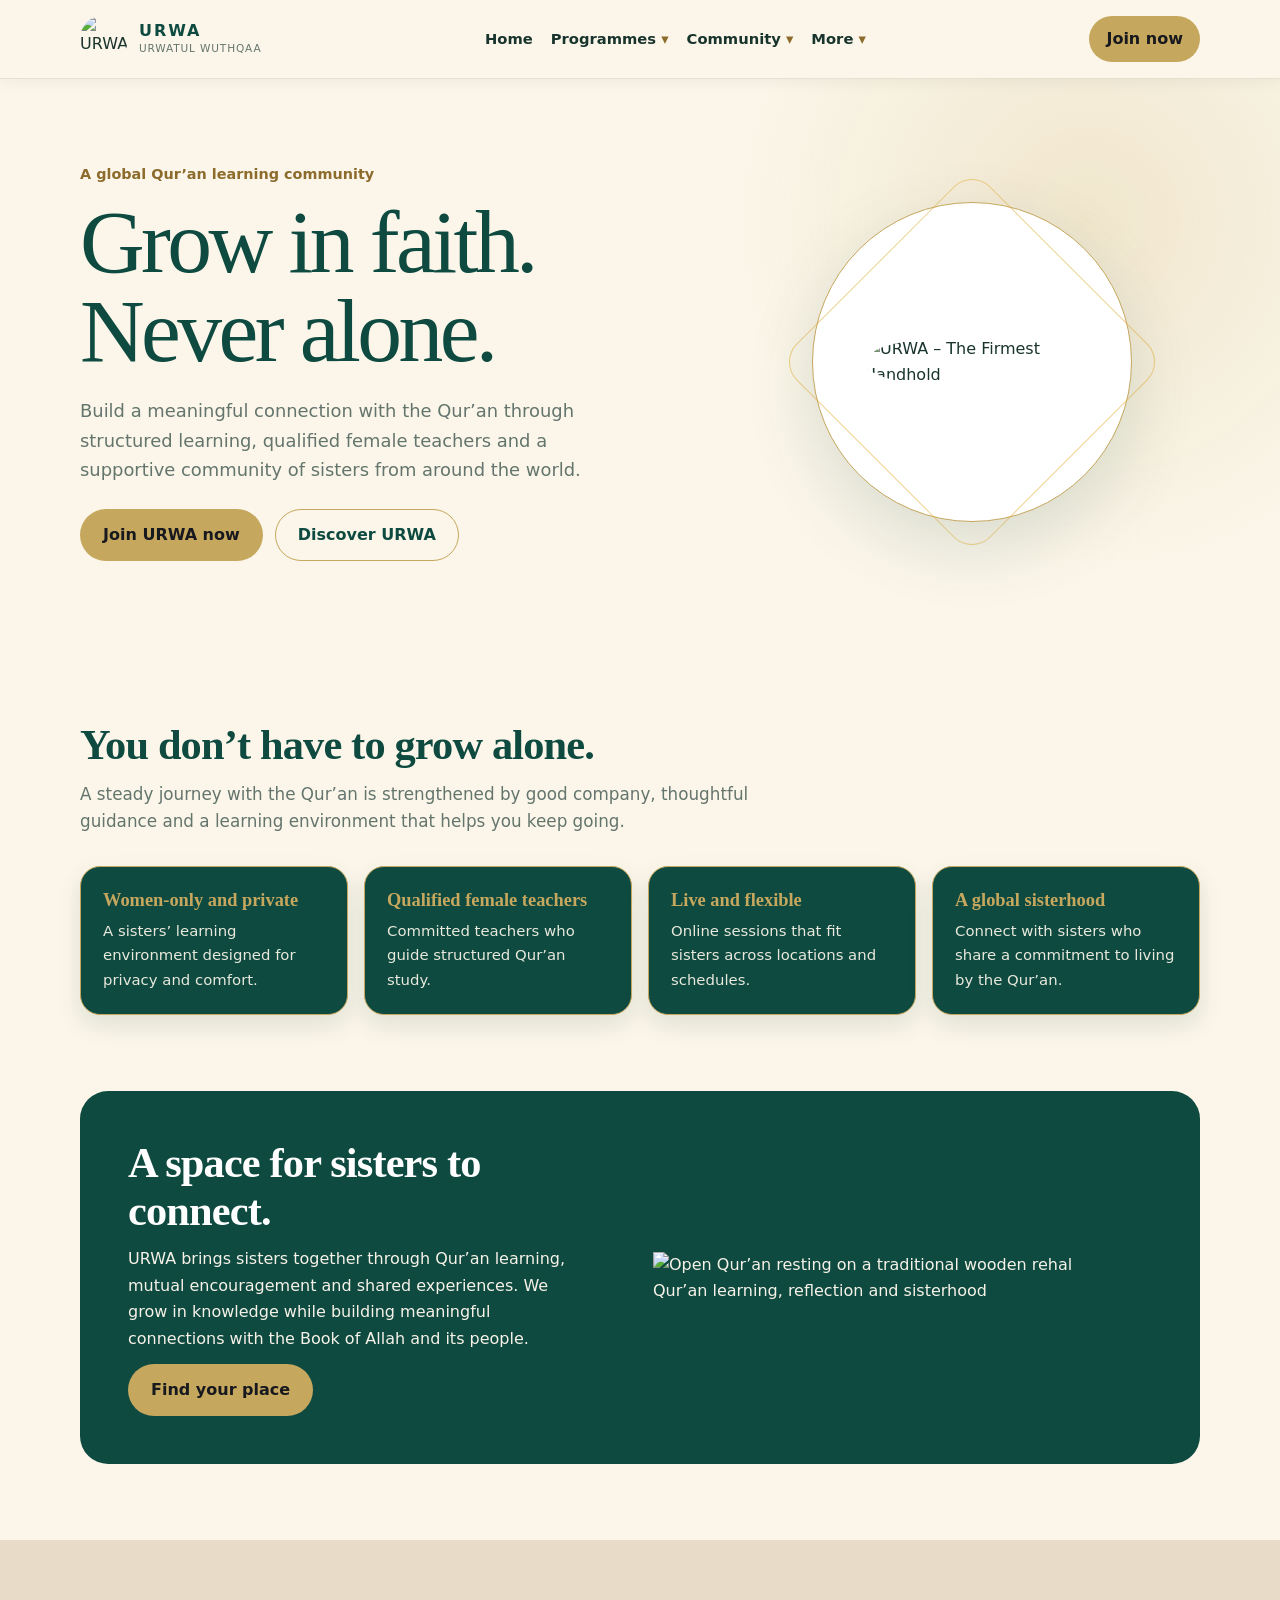
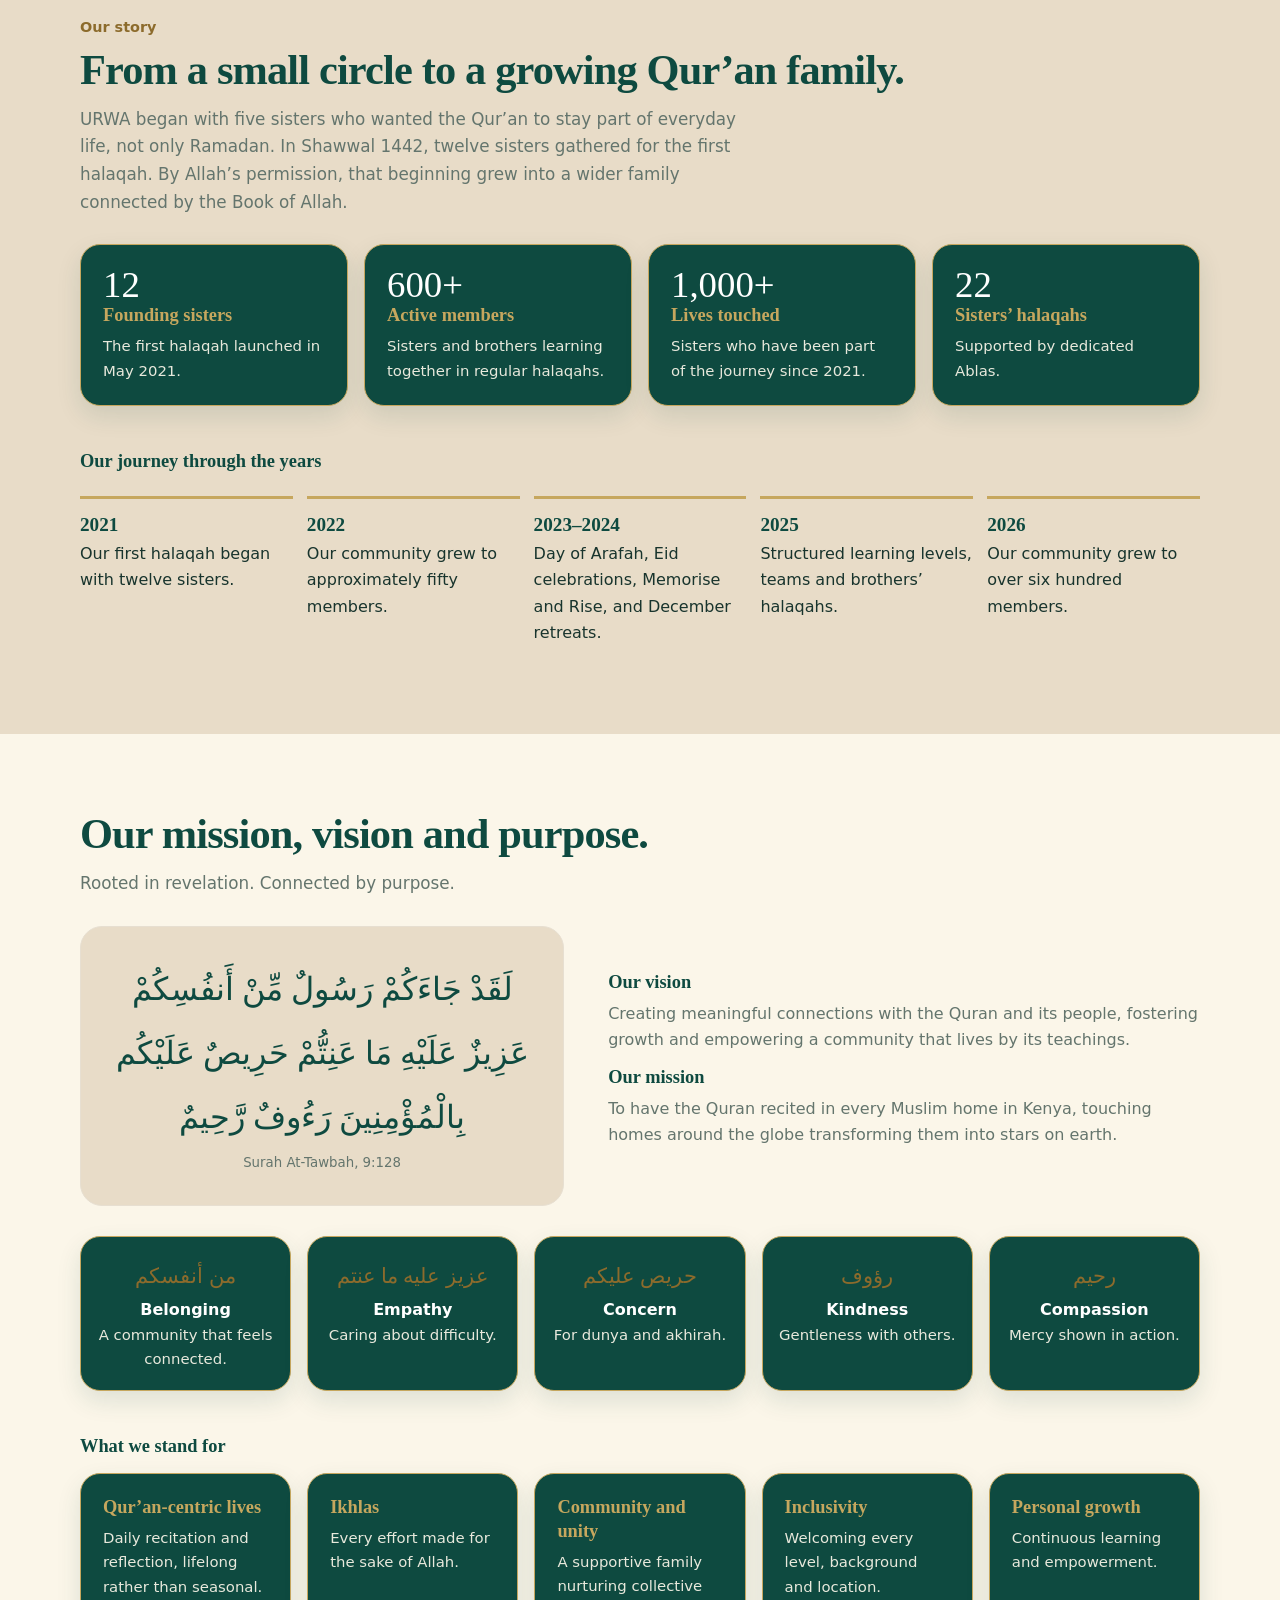
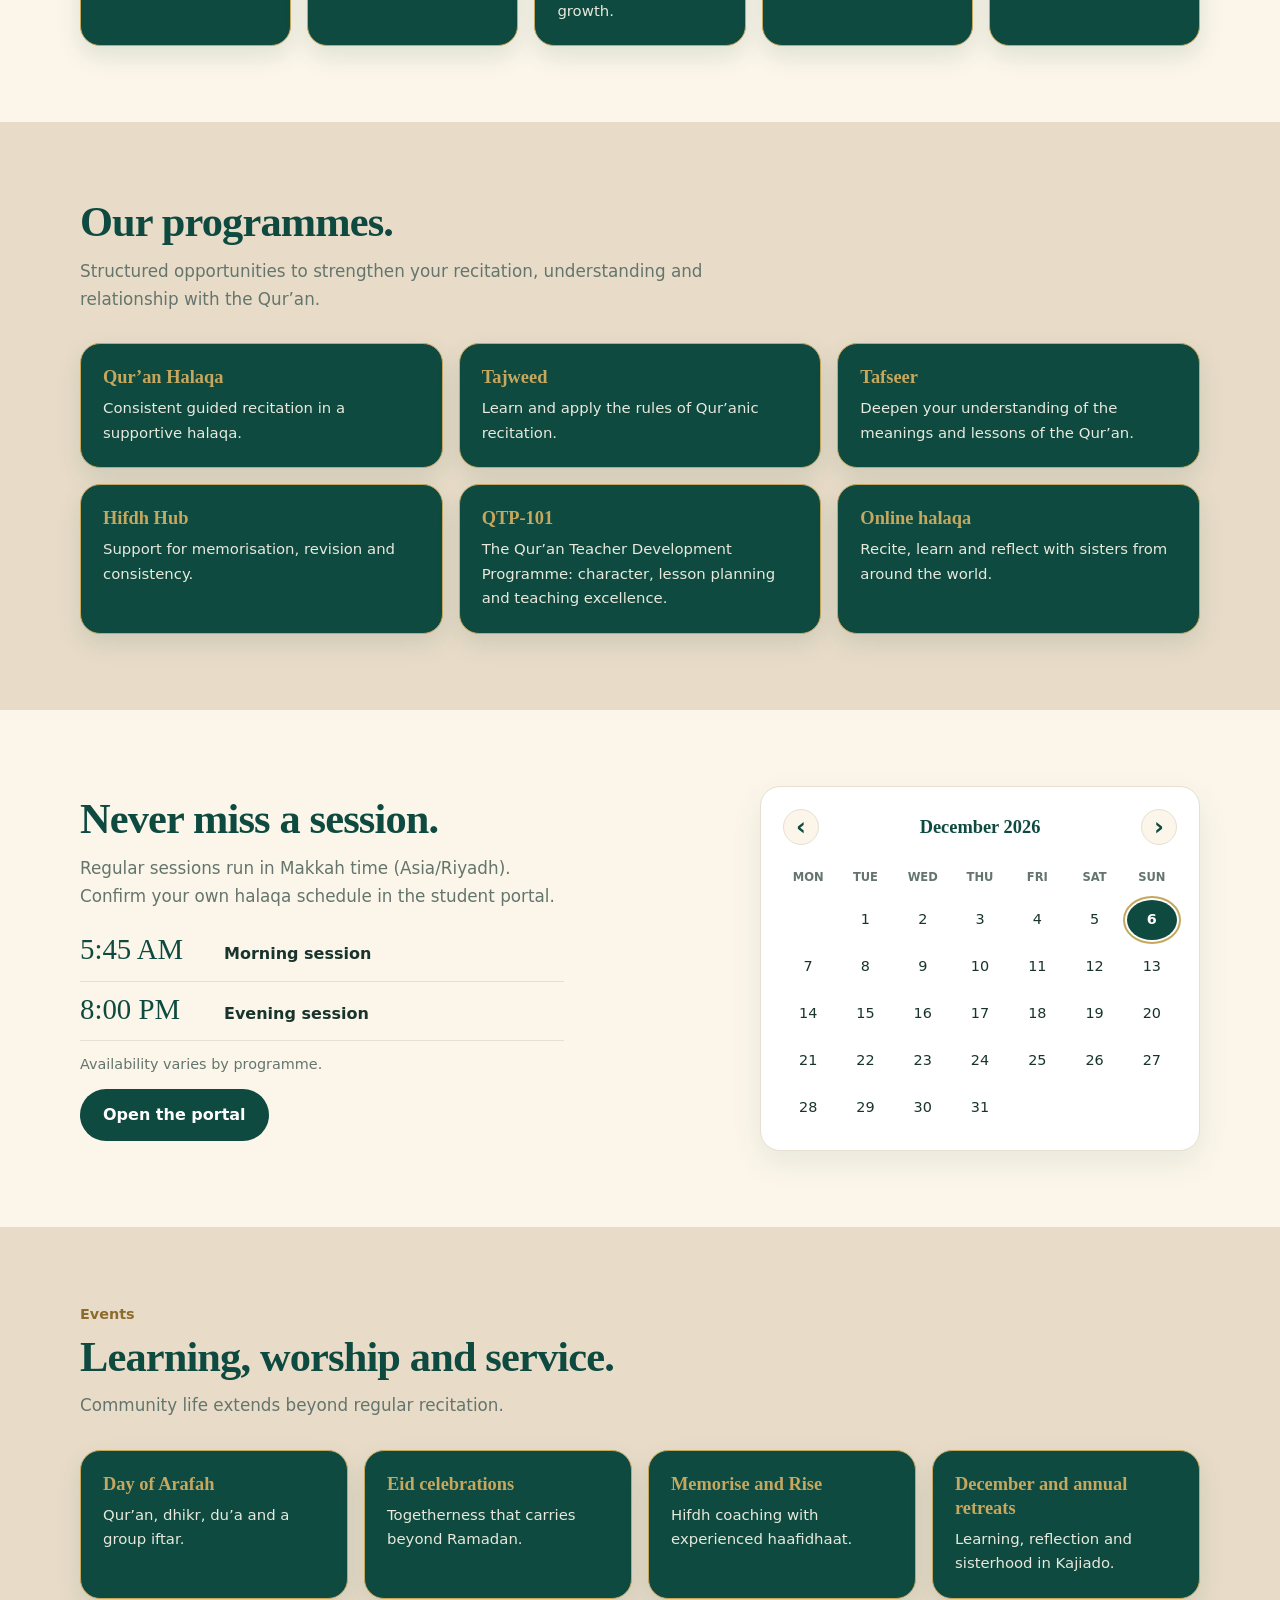
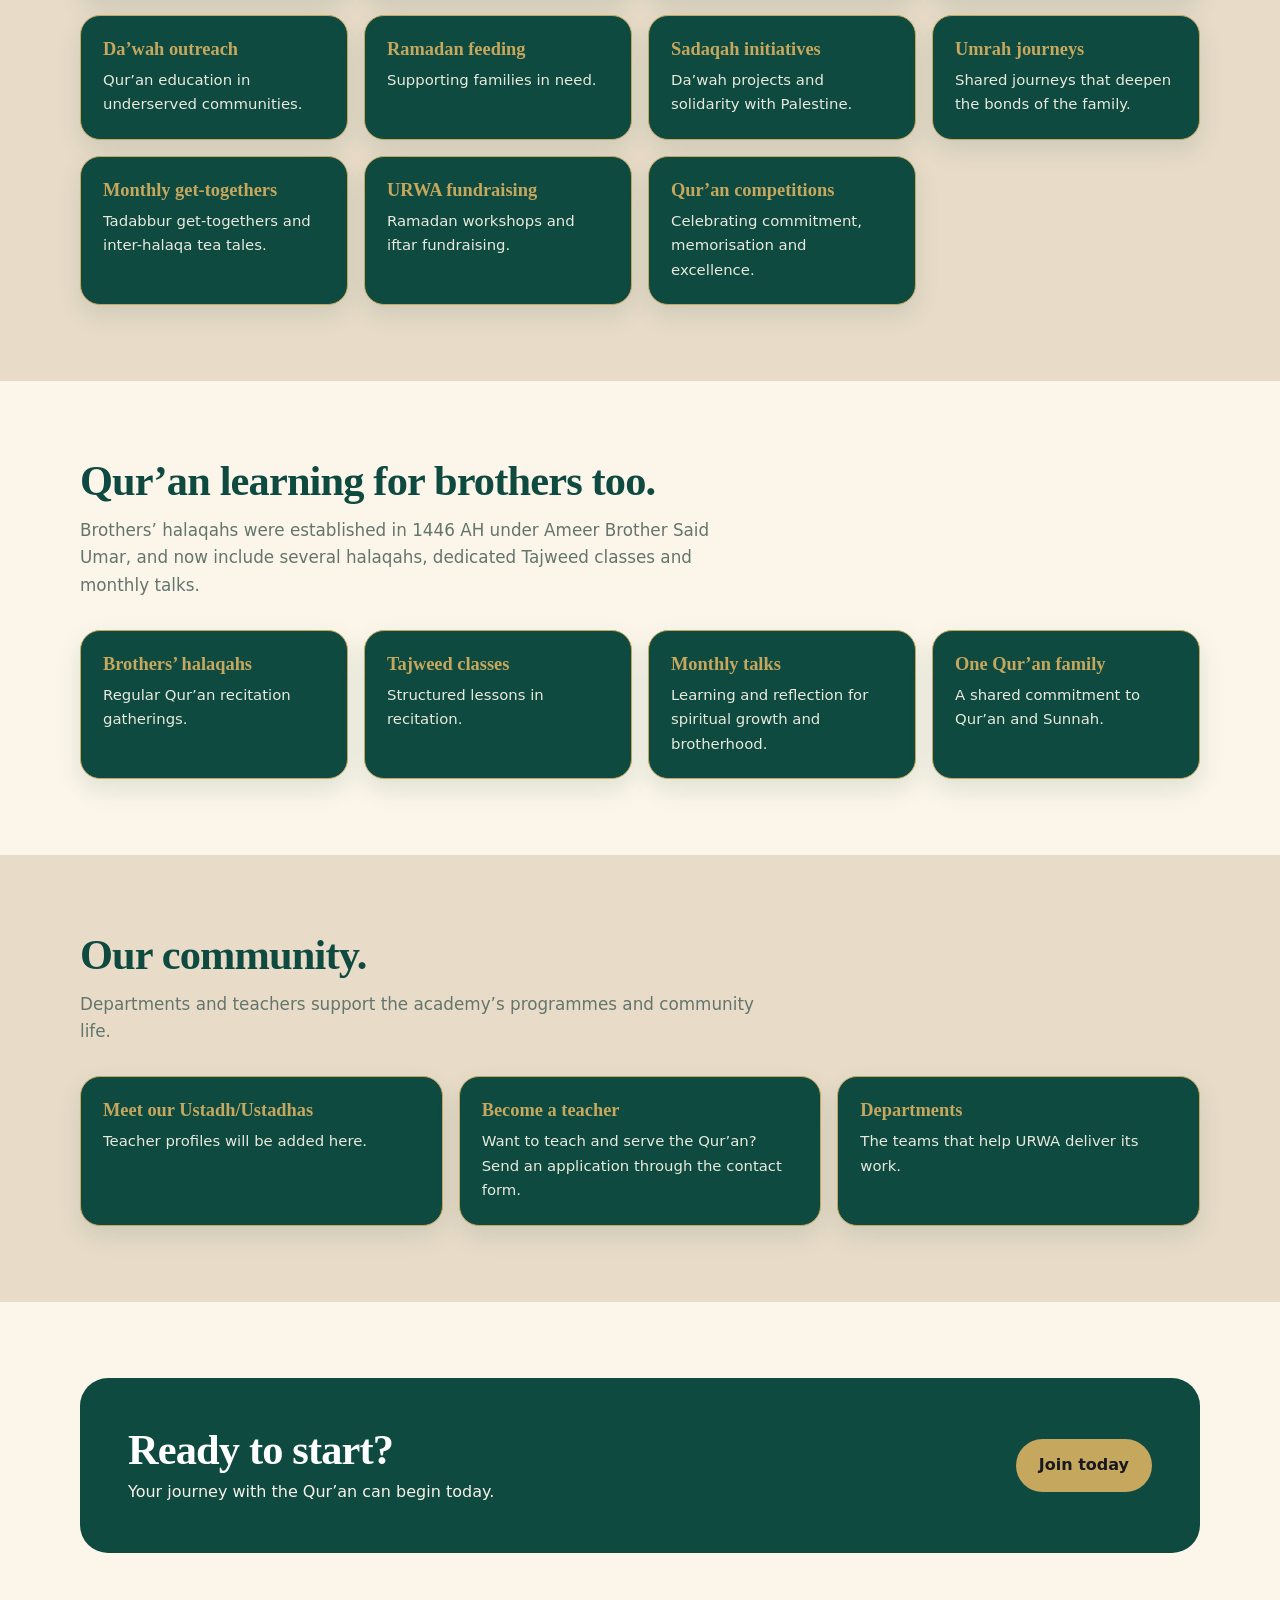
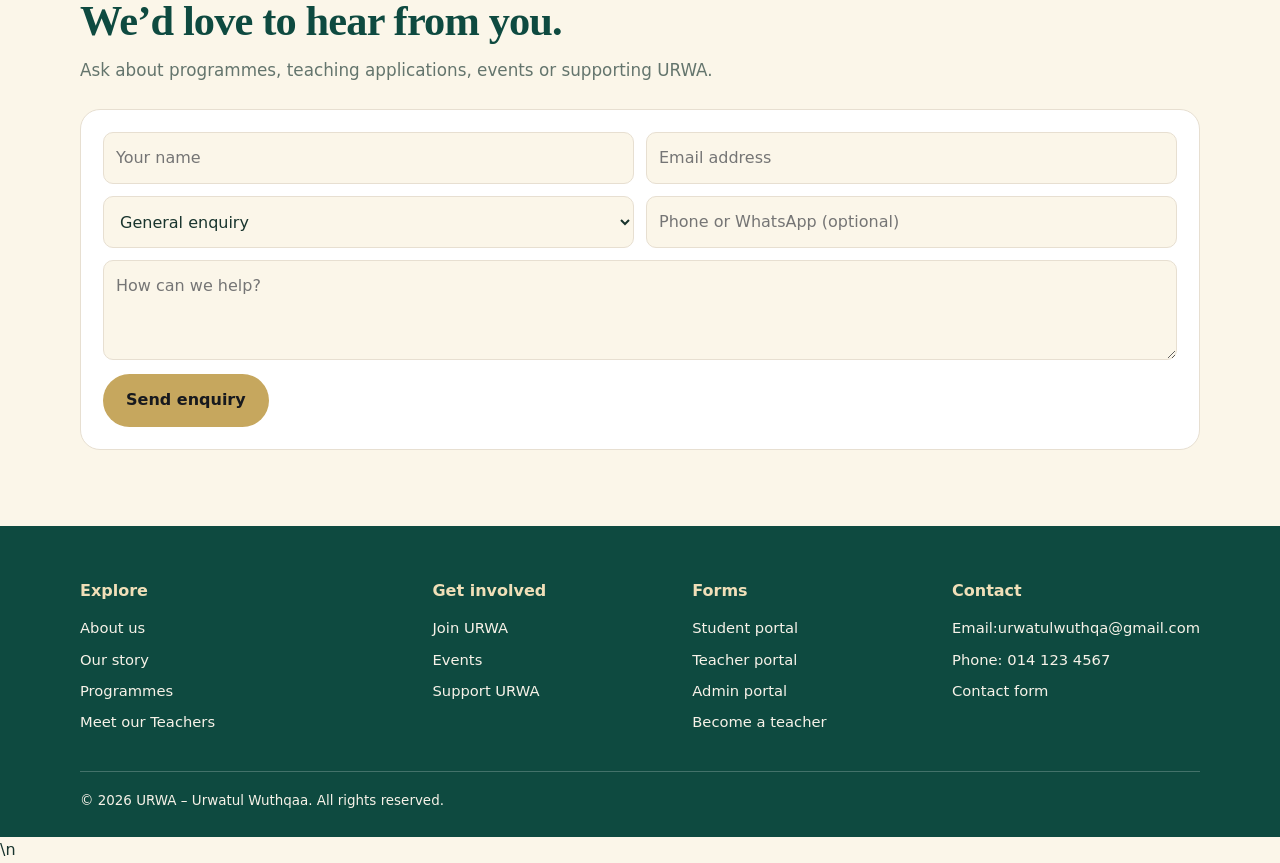
==== commit cec08509: "Add Qur’an photo beside sisters connection section" ====
--- a/index.html
+++ b/index.html
@@ -40,8 +40,10 @@
 
 <section style="padding-top:0"><div class="wrap"><div class="band two" style="align-items:center">
 <div><h2>A space for sisters to connect.</h2><p>URWA brings sisters together through Qur’an learning, mutual encouragement and shared experiences. We grow in knowledge while building meaningful connections with the Book of Allah and its people.</p><a class="btn gold" href="#contact">Find your place</a></div>
-<img src="assets/quraan.png" alt="An elegant green Qur’an with gold decoration" style="width:100%;max-width:320px;height:auto;display:block;margin:auto;"
->
+<figure class="connect-quran-figure">
+<img class="connect-quran-image" src="https://images.pexels.com/photos/16150245/pexels-photo-16150245.jpeg?auto=compress&cs=tinysrgb&w=900" alt="Open Qur’an resting on a traditional wooden rehal" loading="lazy" decoding="async">
+<figcaption>Qur’an learning, reflection and sisterhood</figcaption>
+</figure>
 </div></div></section>
 
 <section class="alt" id="story"><div class="wrap">
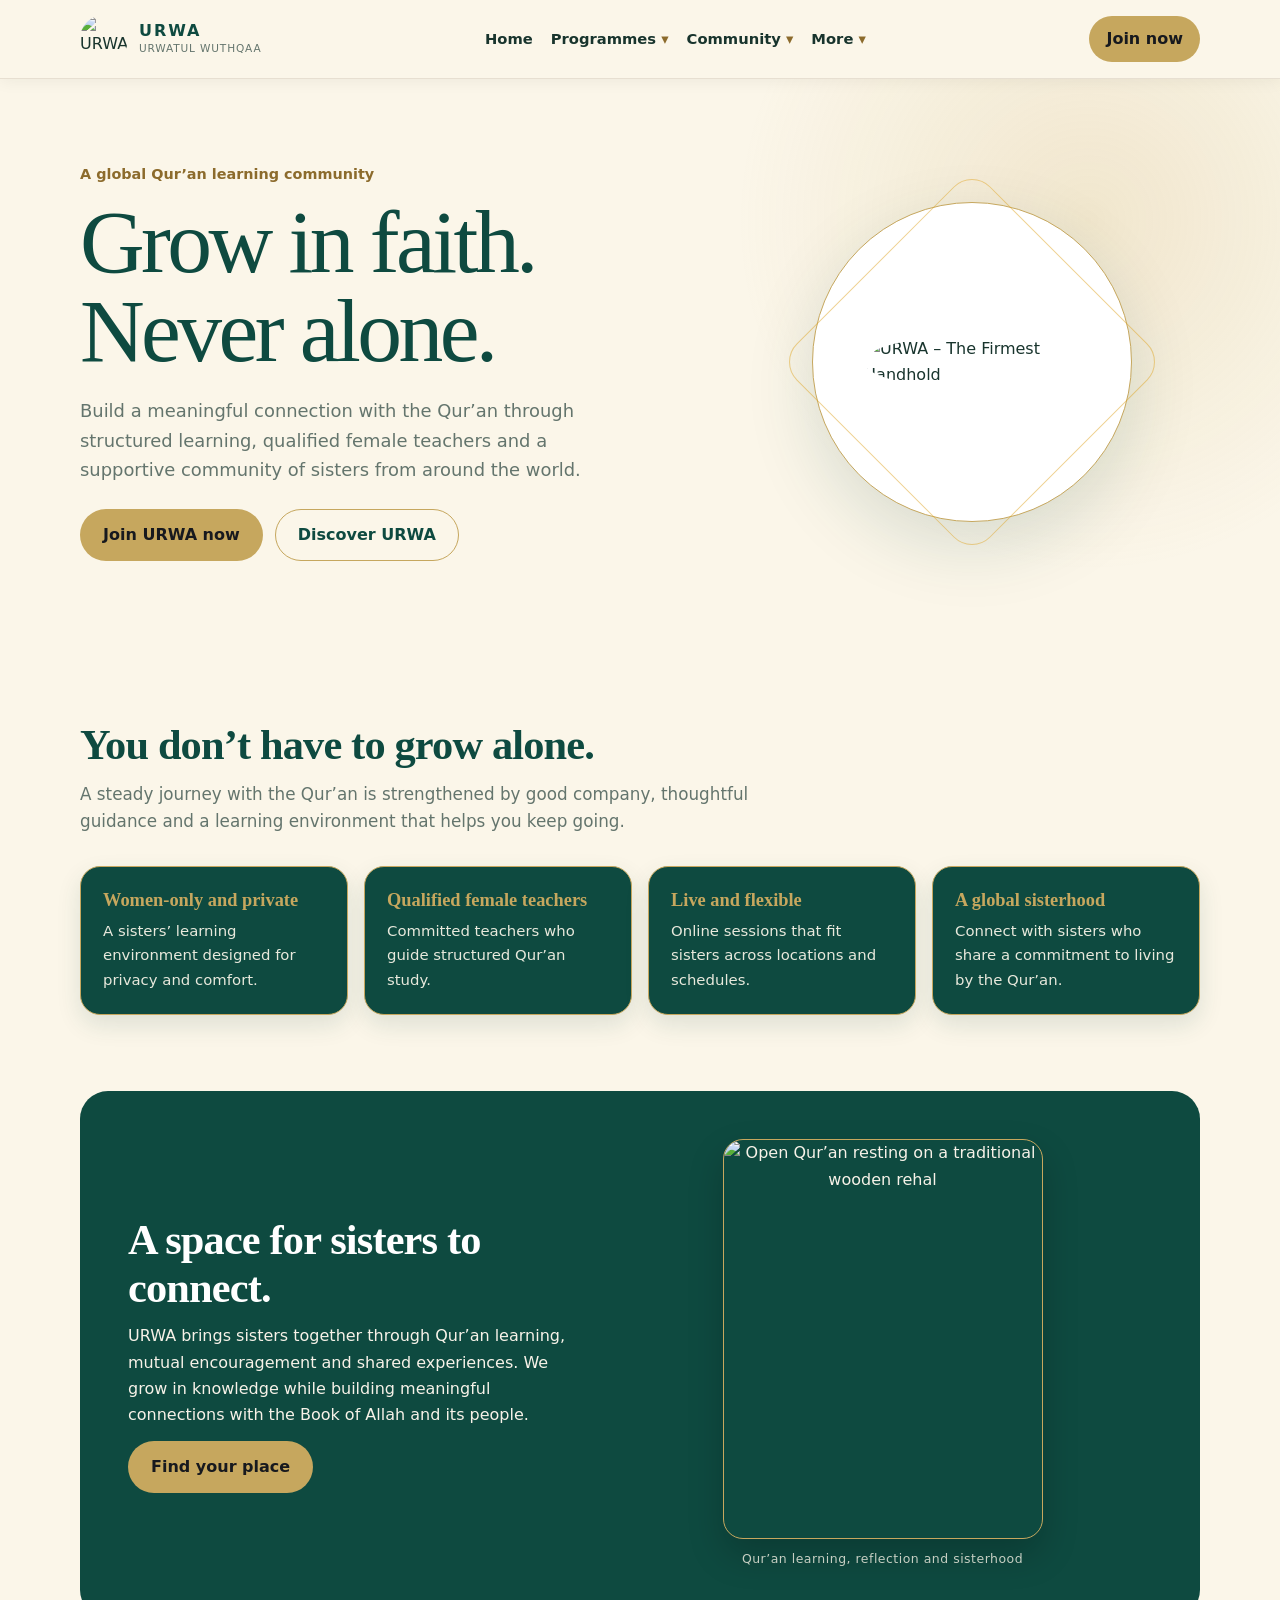
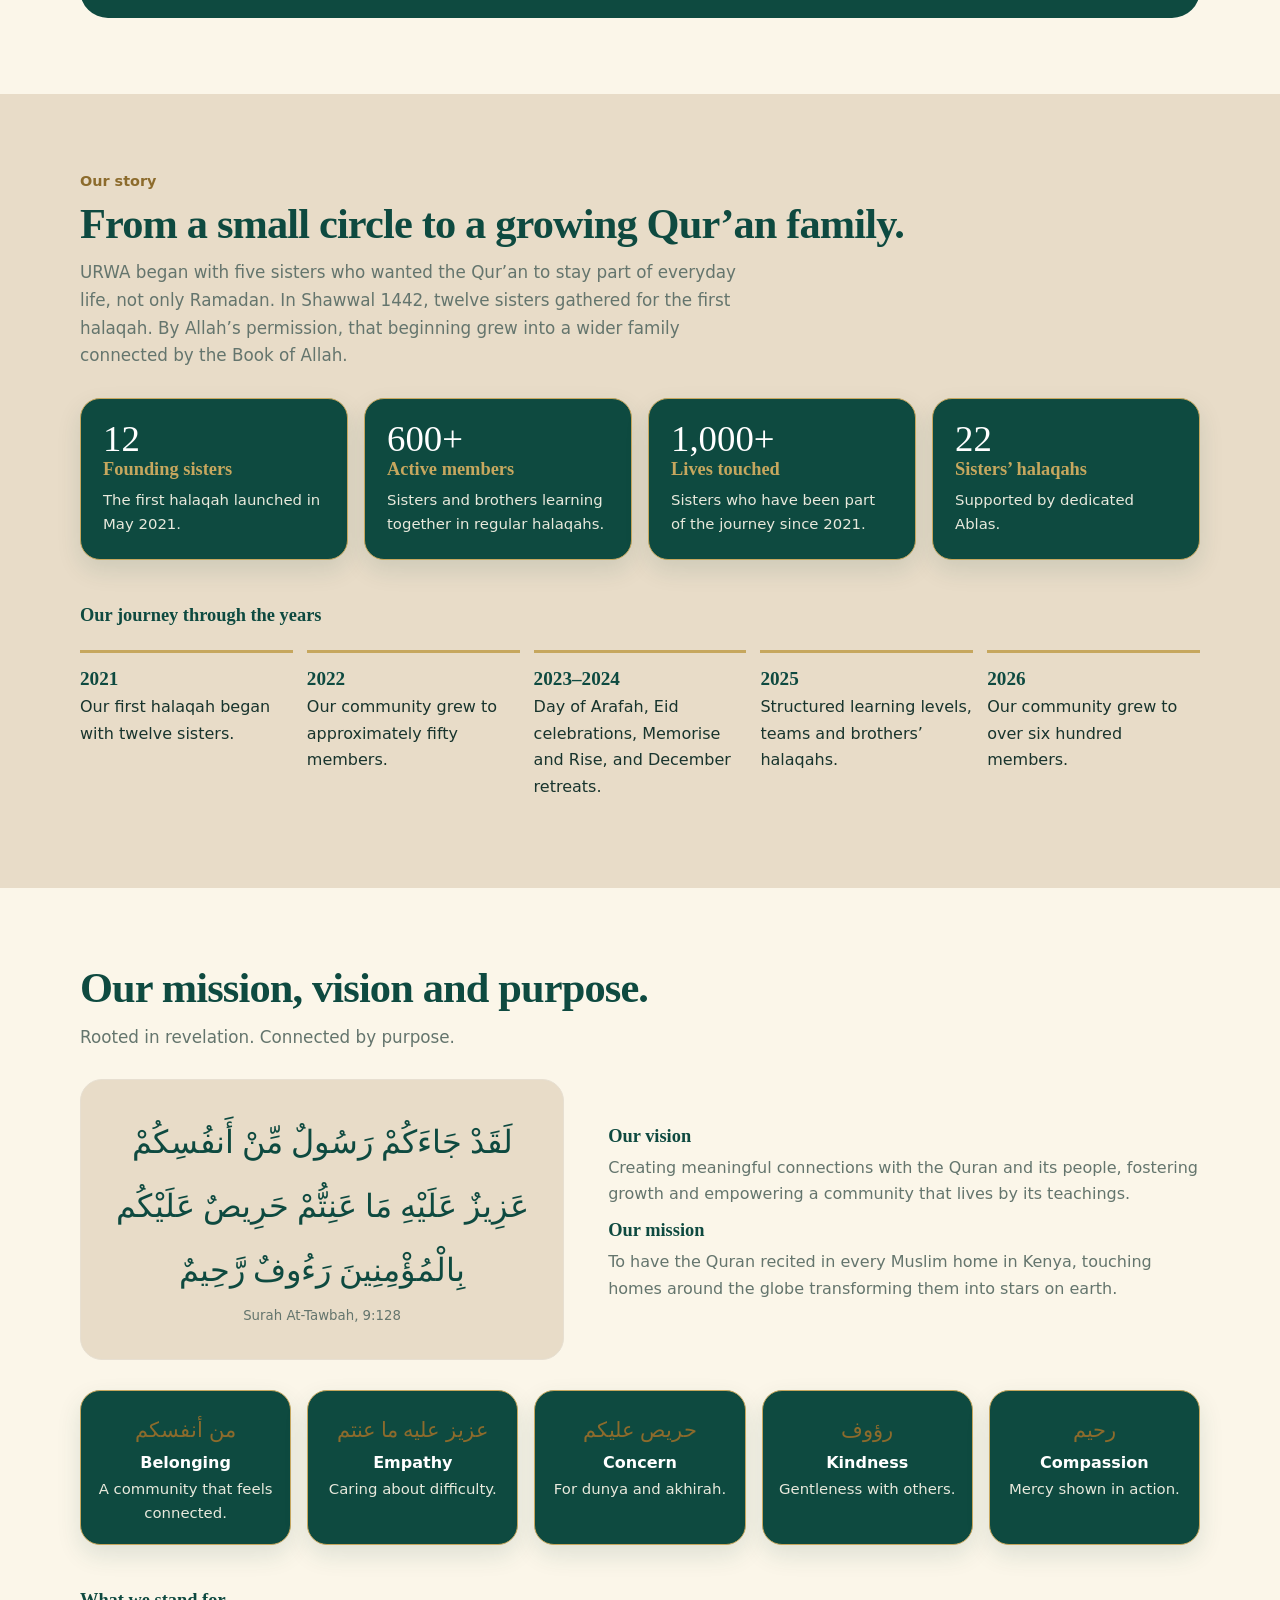
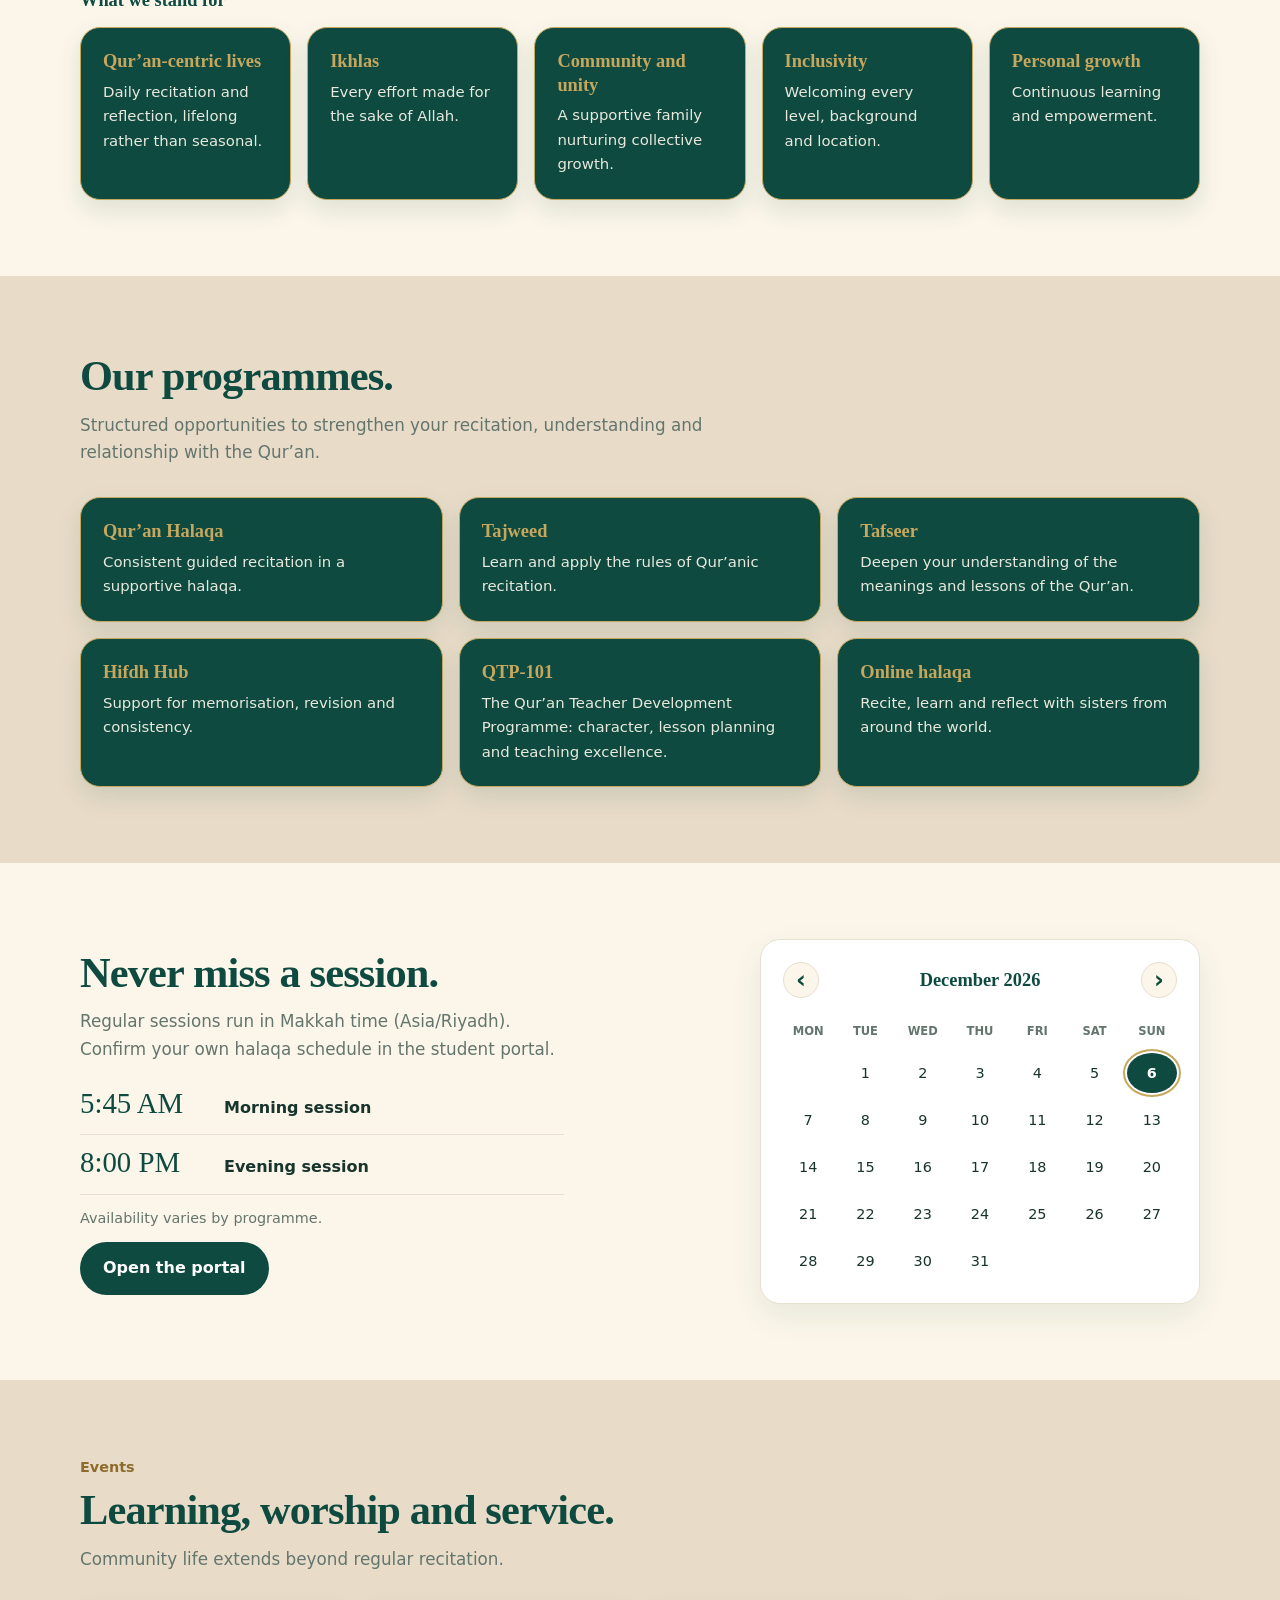
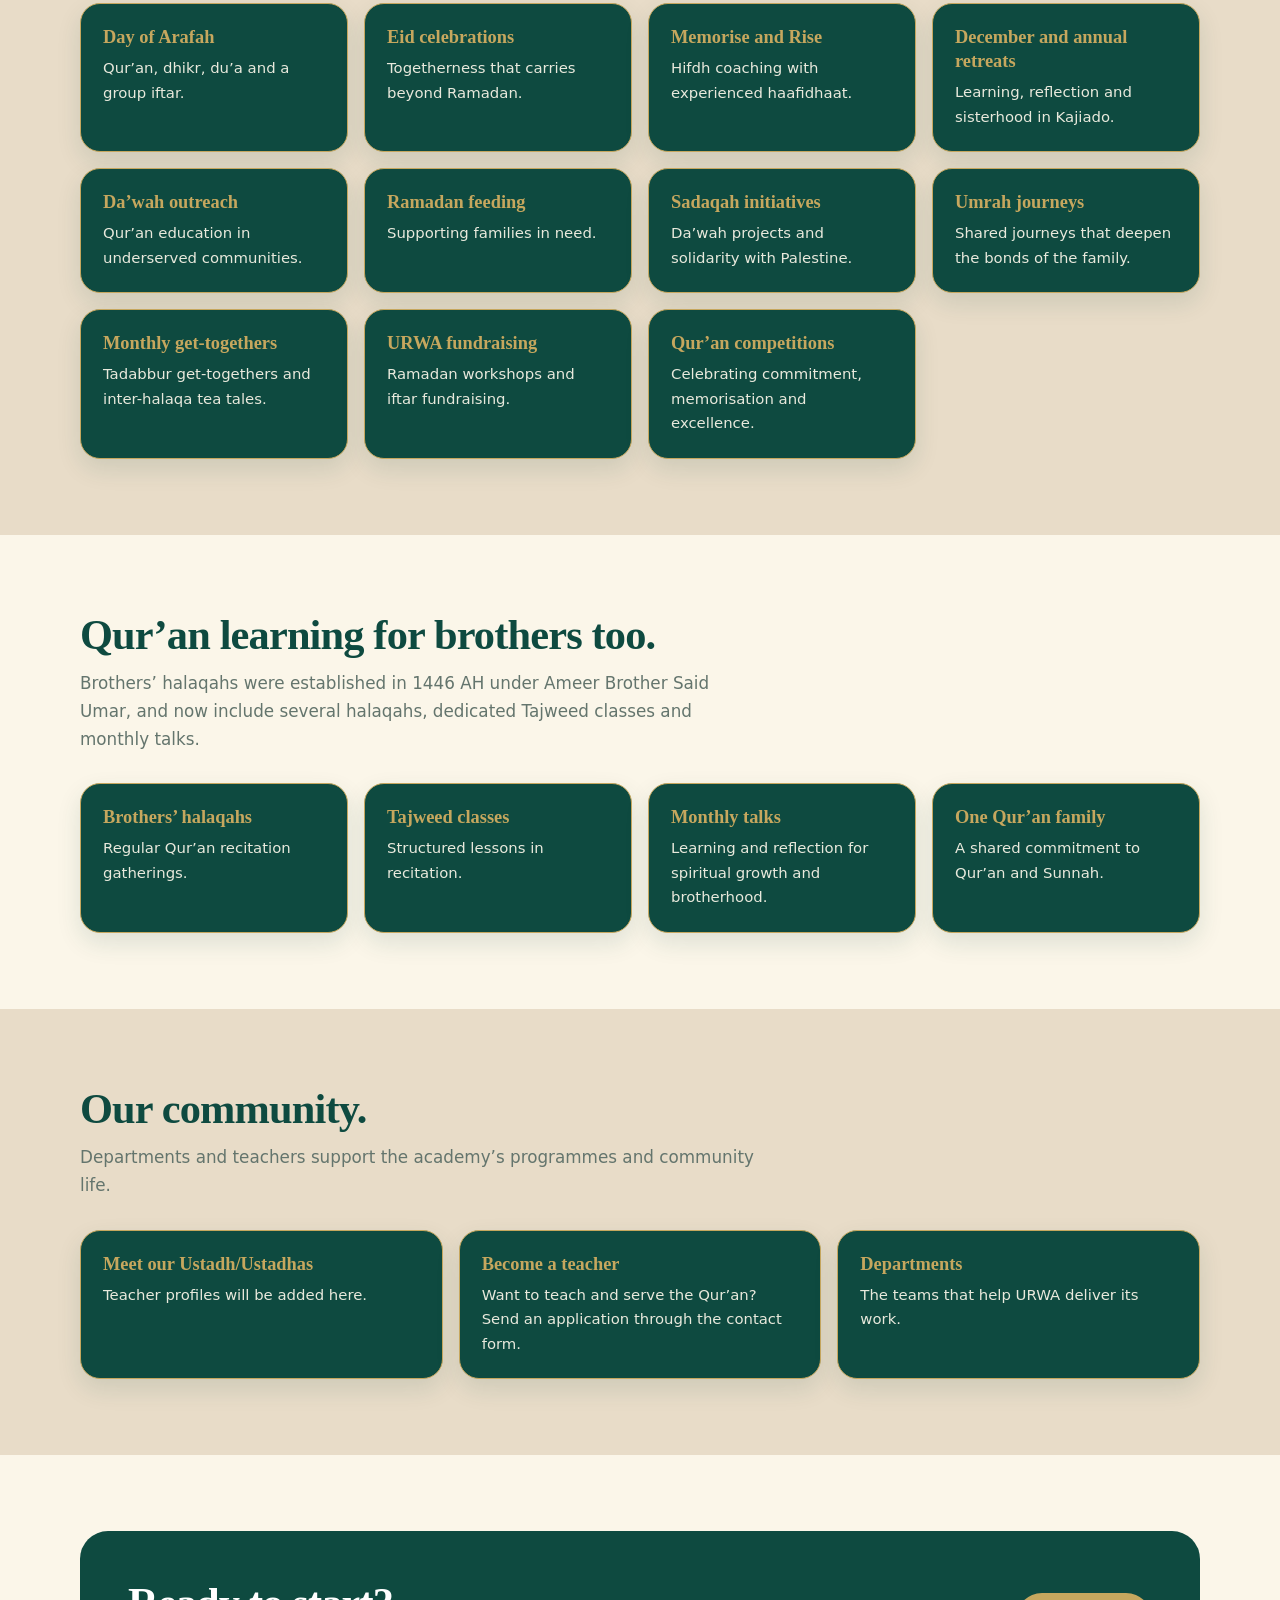
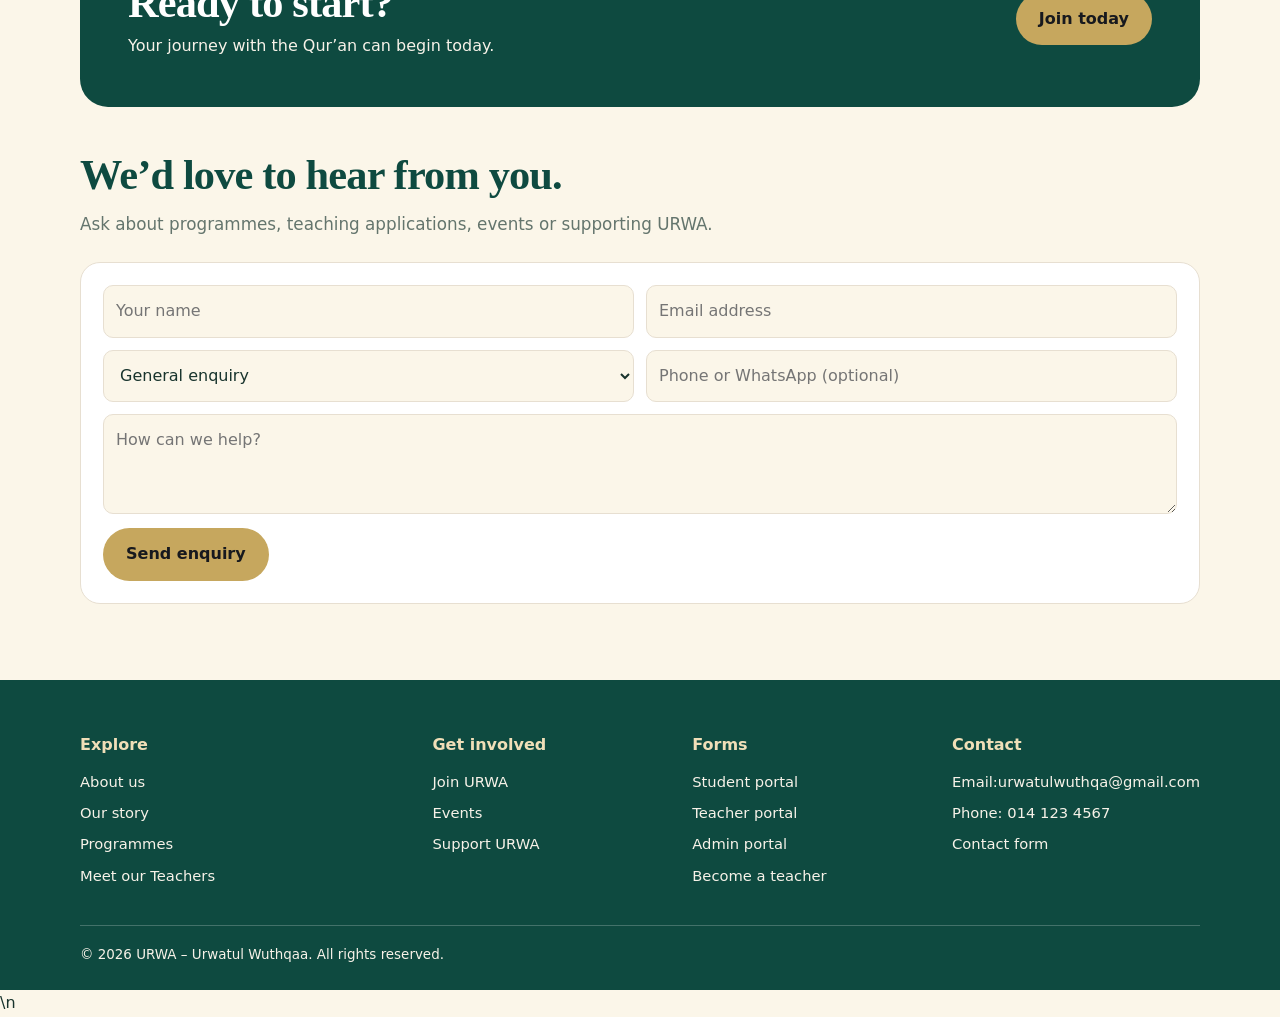
==== commit 84bbf11a: "Add departments page to homepage community navigation" ====
--- a/index.html
+++ b/index.html
@@ -13,7 +13,7 @@
 <nav id="nav" aria-label="Main">
 <a href="index.html">Home</a>
 <details><summary>Programmes</summary><div class="dd"><a href="programmes.html">Qur’an Halaqa</a><a href="programmes.html">Tajweed</a><a href="programmes.html">Tafseer</a><a href="programmes.html">Hifdh Hub</a><a href="programmes.html">QTP-101</a></div></details>
-<details><summary>Community</summary><div class="dd"><a href="teachers.html">Meet our Teachers</a><a href="about.html">Our Community</a><a href="become-teacher.html">Become a teacher</a></div></details>
+<details><summary>Community</summary><div class="dd"><a href="departments.html">Our Departments</a><a href="teachers.html">Meet our Teachers</a><a href="about.html">Our Community</a><a href="become-teacher.html">Become a teacher</a></div></details>
 <details><summary>More</summary><div class="dd"><a href="about.html">Mission and values</a><a href="about.html">Our story</a><a href="events.html">Events</a><a href="contact.html">Contact</a></div></details>
 </nav>
 <div class="acts">
--- a/css/style.css
+++ b/css/style.css
@@ -1490,3 +1490,31 @@
 #grow-alone .card p {
   color: rgba(251, 246, 233, .92);
 }
+
+
+/* =========================================
+   HOMEPAGE — QUR'AN IMAGE BESIDE SISTERHOOD CTA
+========================================= */
+.connect-quran-figure {
+  width: min(100%, 320px);
+  margin: 0 auto;
+  text-align: center;
+}
+
+.connect-quran-image {
+  display: block;
+  width: 100%;
+  aspect-ratio: 4 / 5;
+  object-fit: cover;
+  object-position: center;
+  border: 1px solid var(--gold);
+  border-radius: 20px;
+  box-shadow: 0 16px 36px rgba(0, 0, 0, .2);
+}
+
+.connect-quran-figure figcaption {
+  margin-top: 10px;
+  color: rgba(251, 246, 233, .78);
+  font-size: .78rem;
+  letter-spacing: .04em;
+}
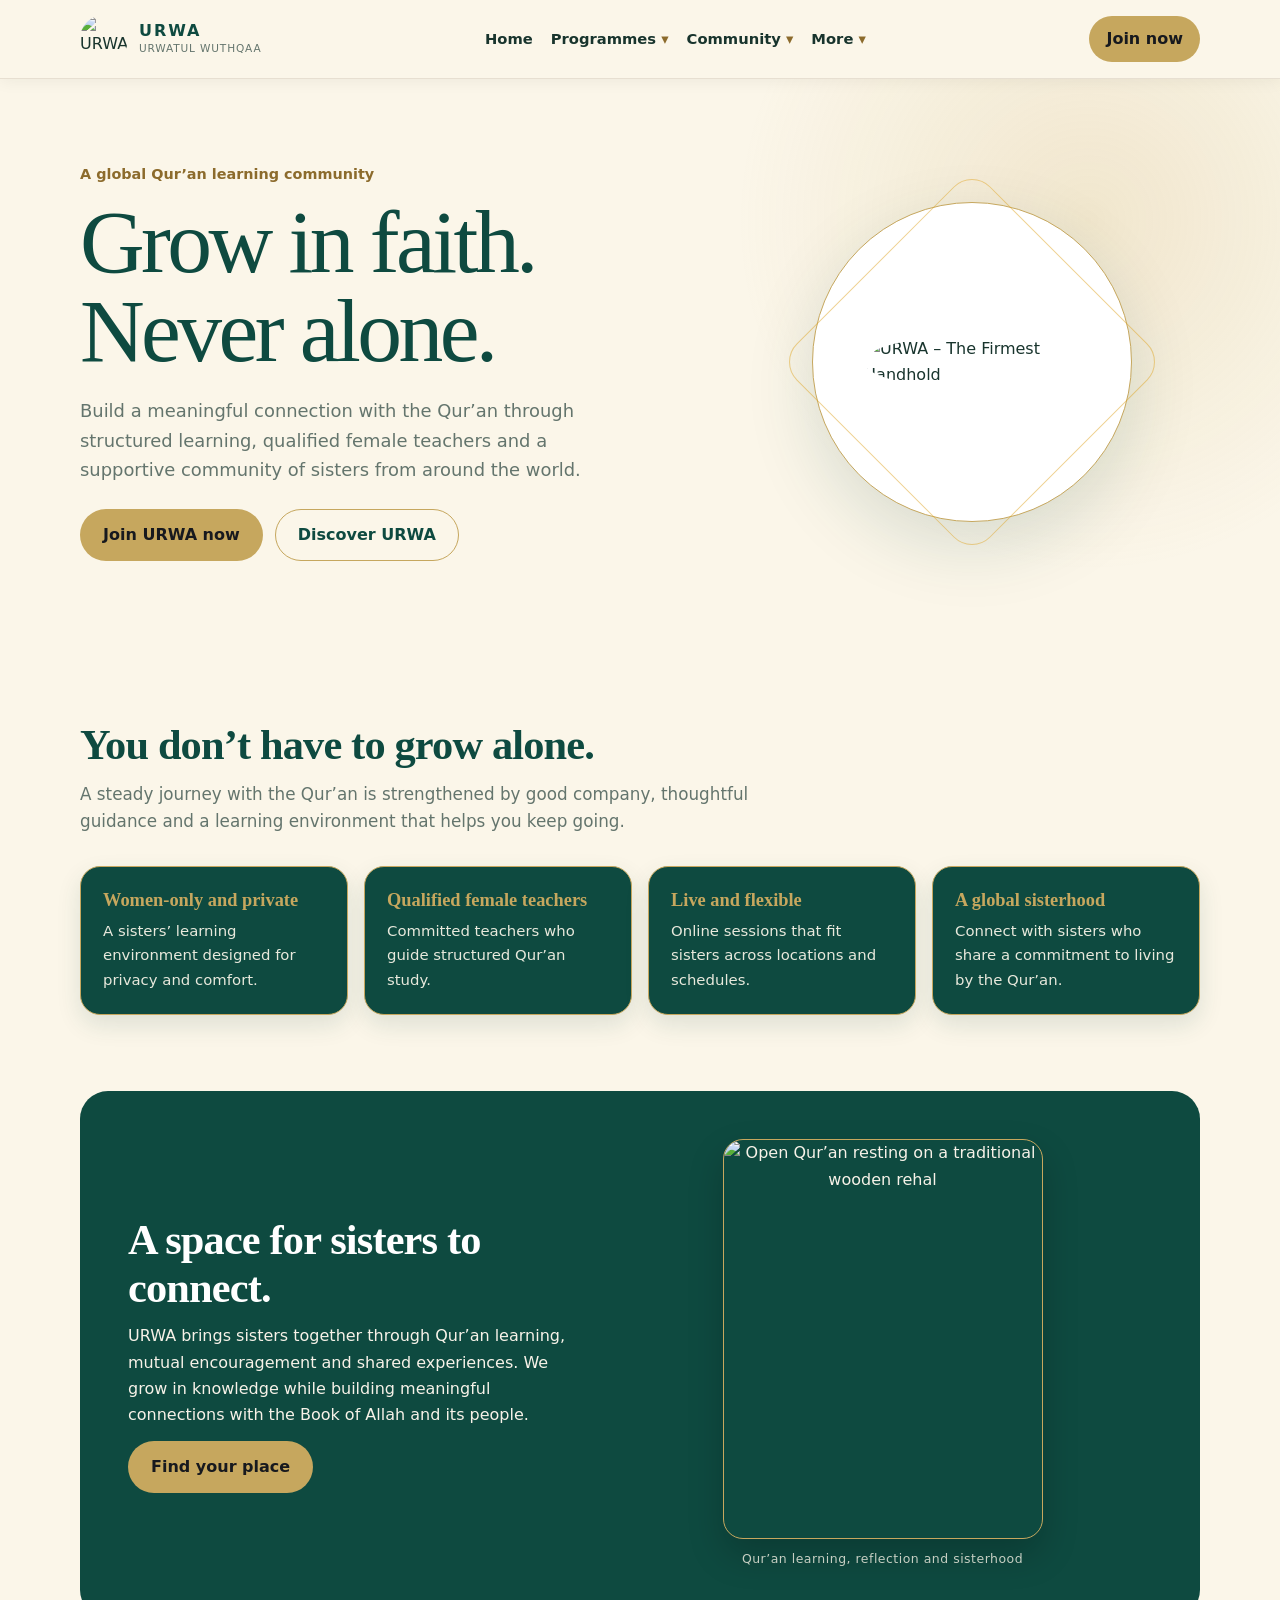
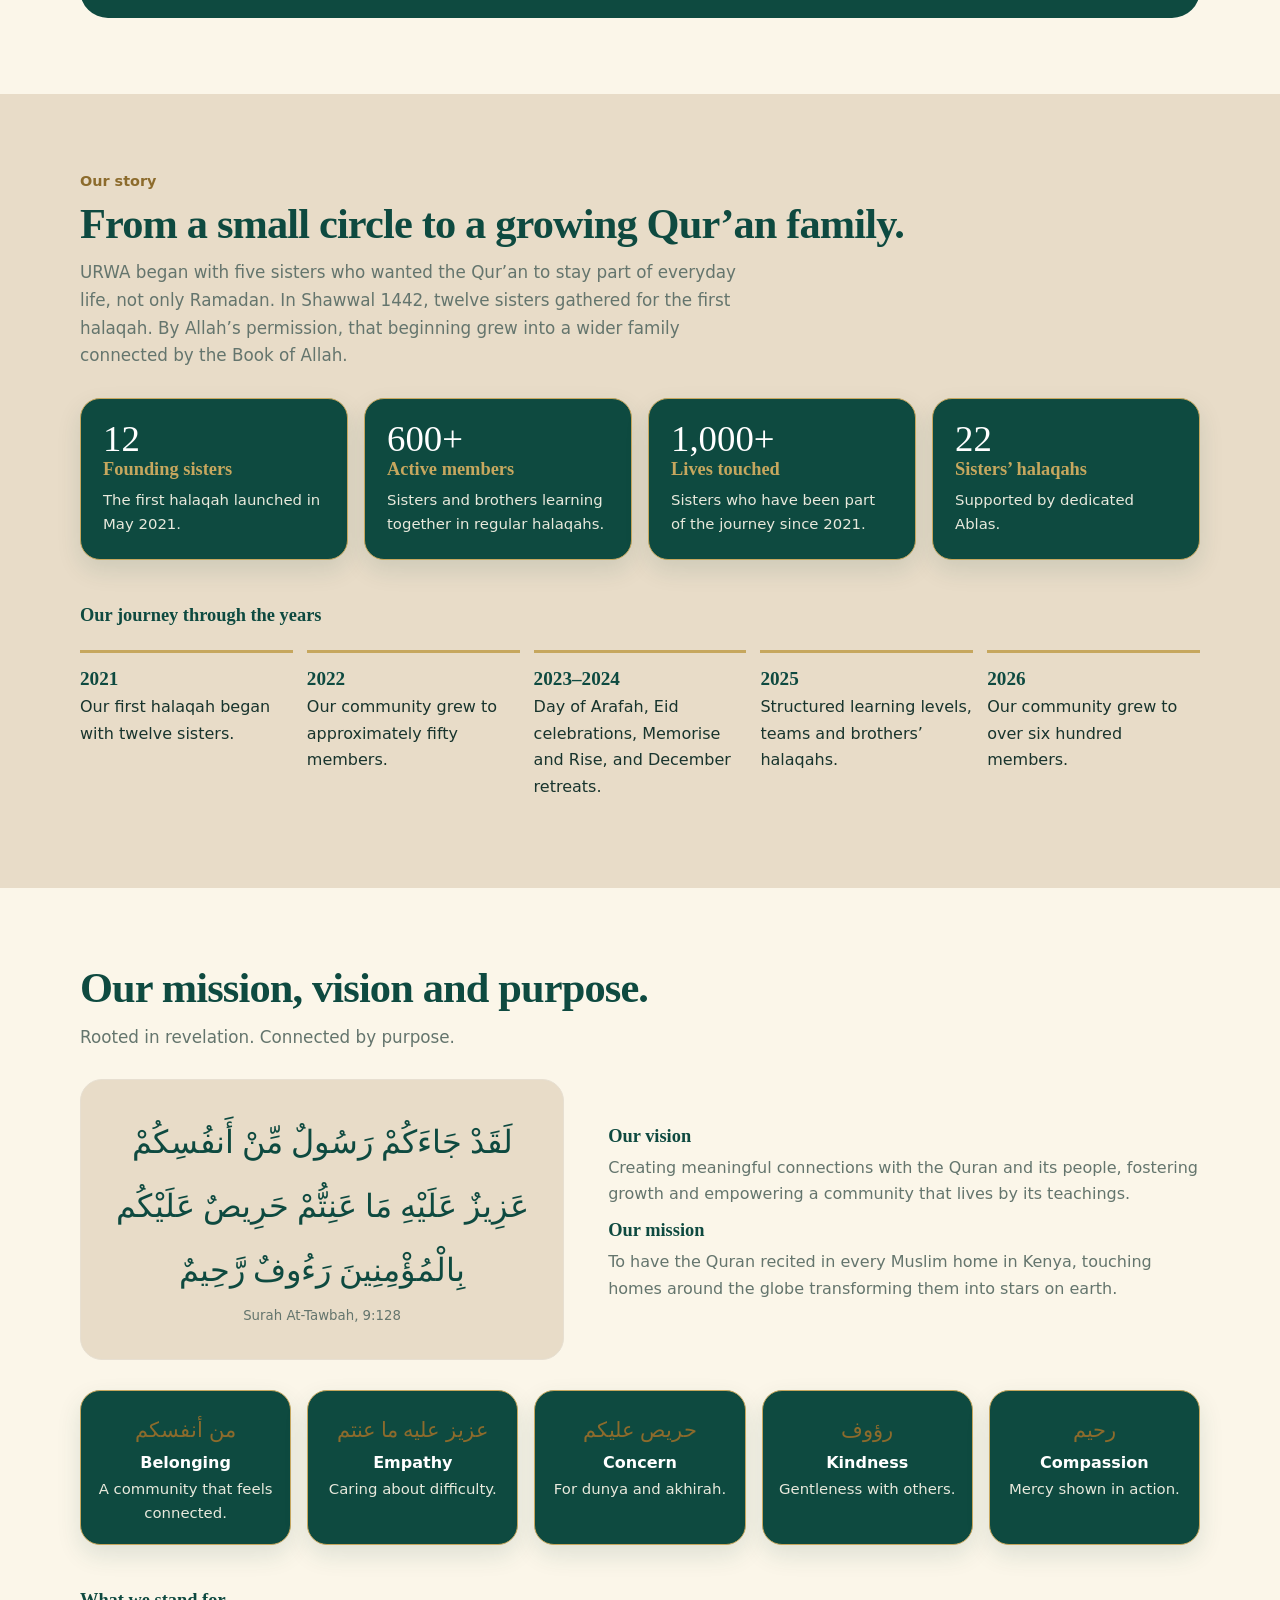
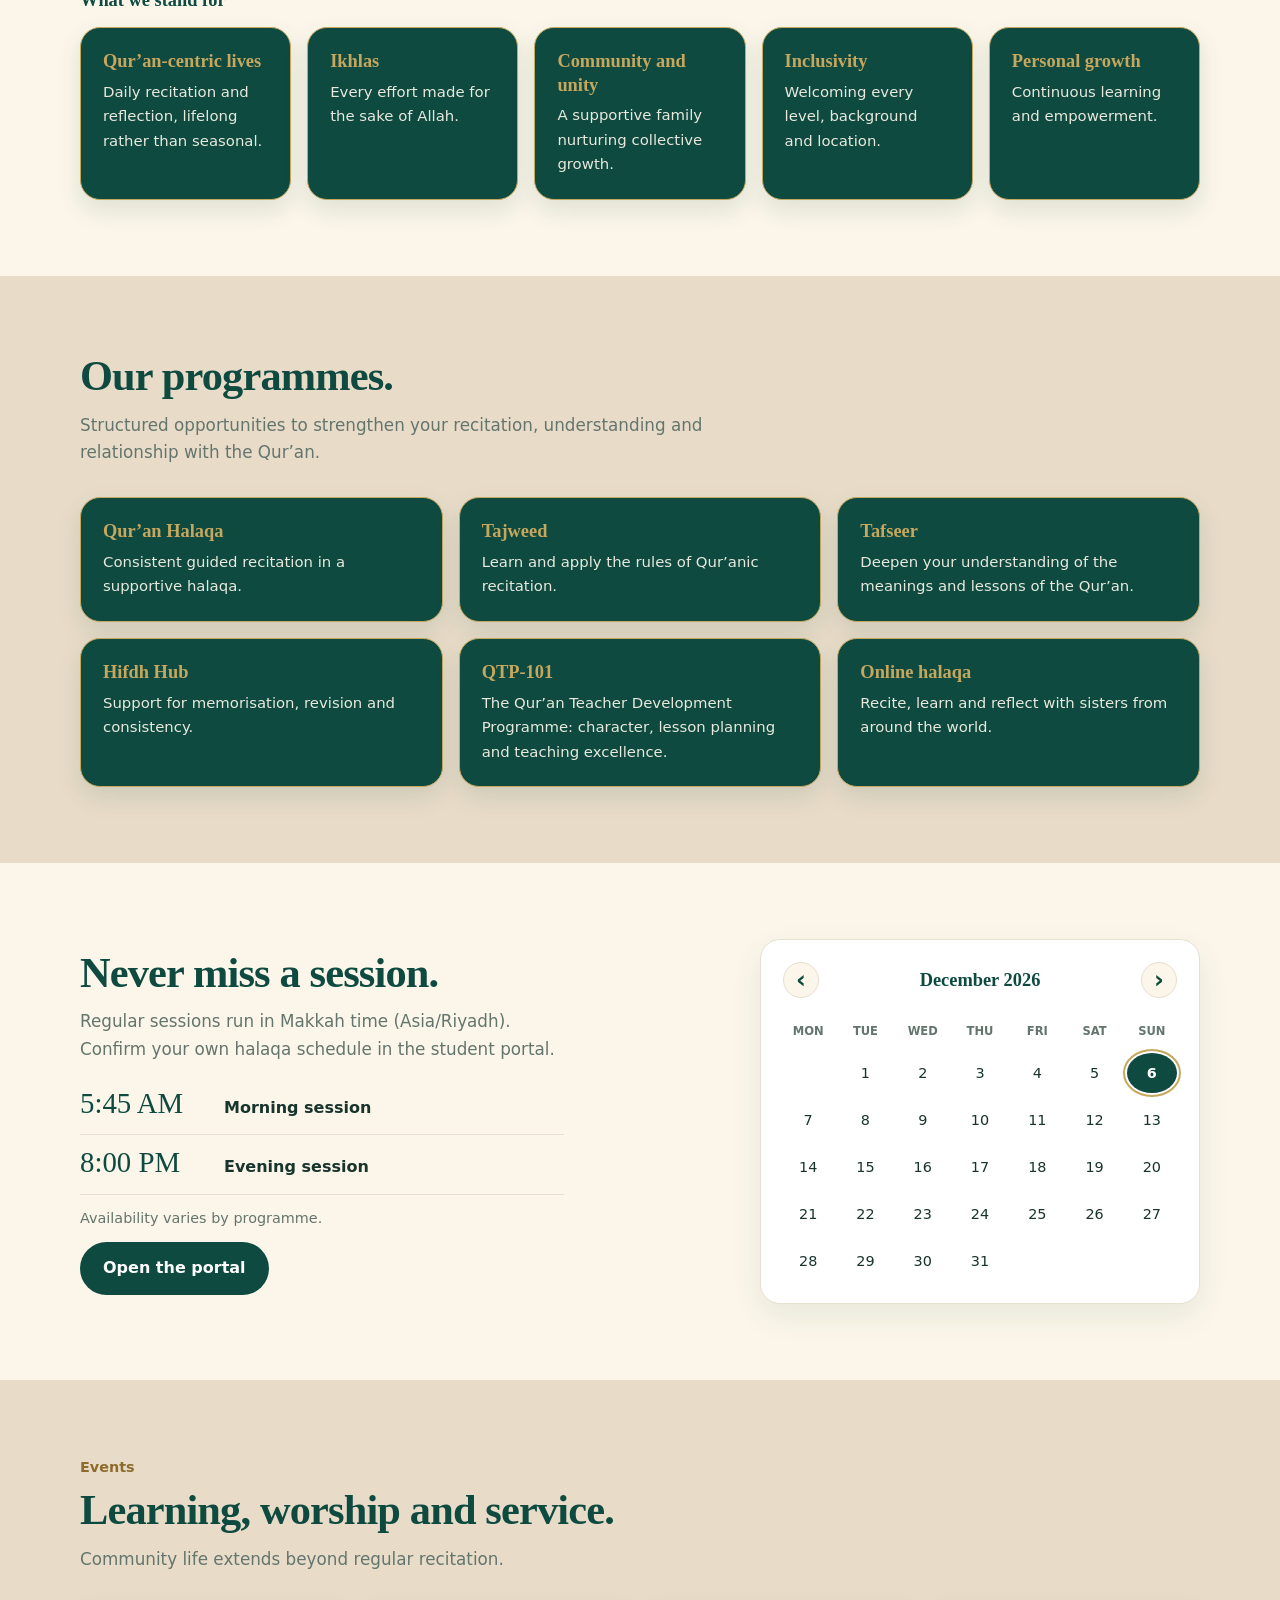
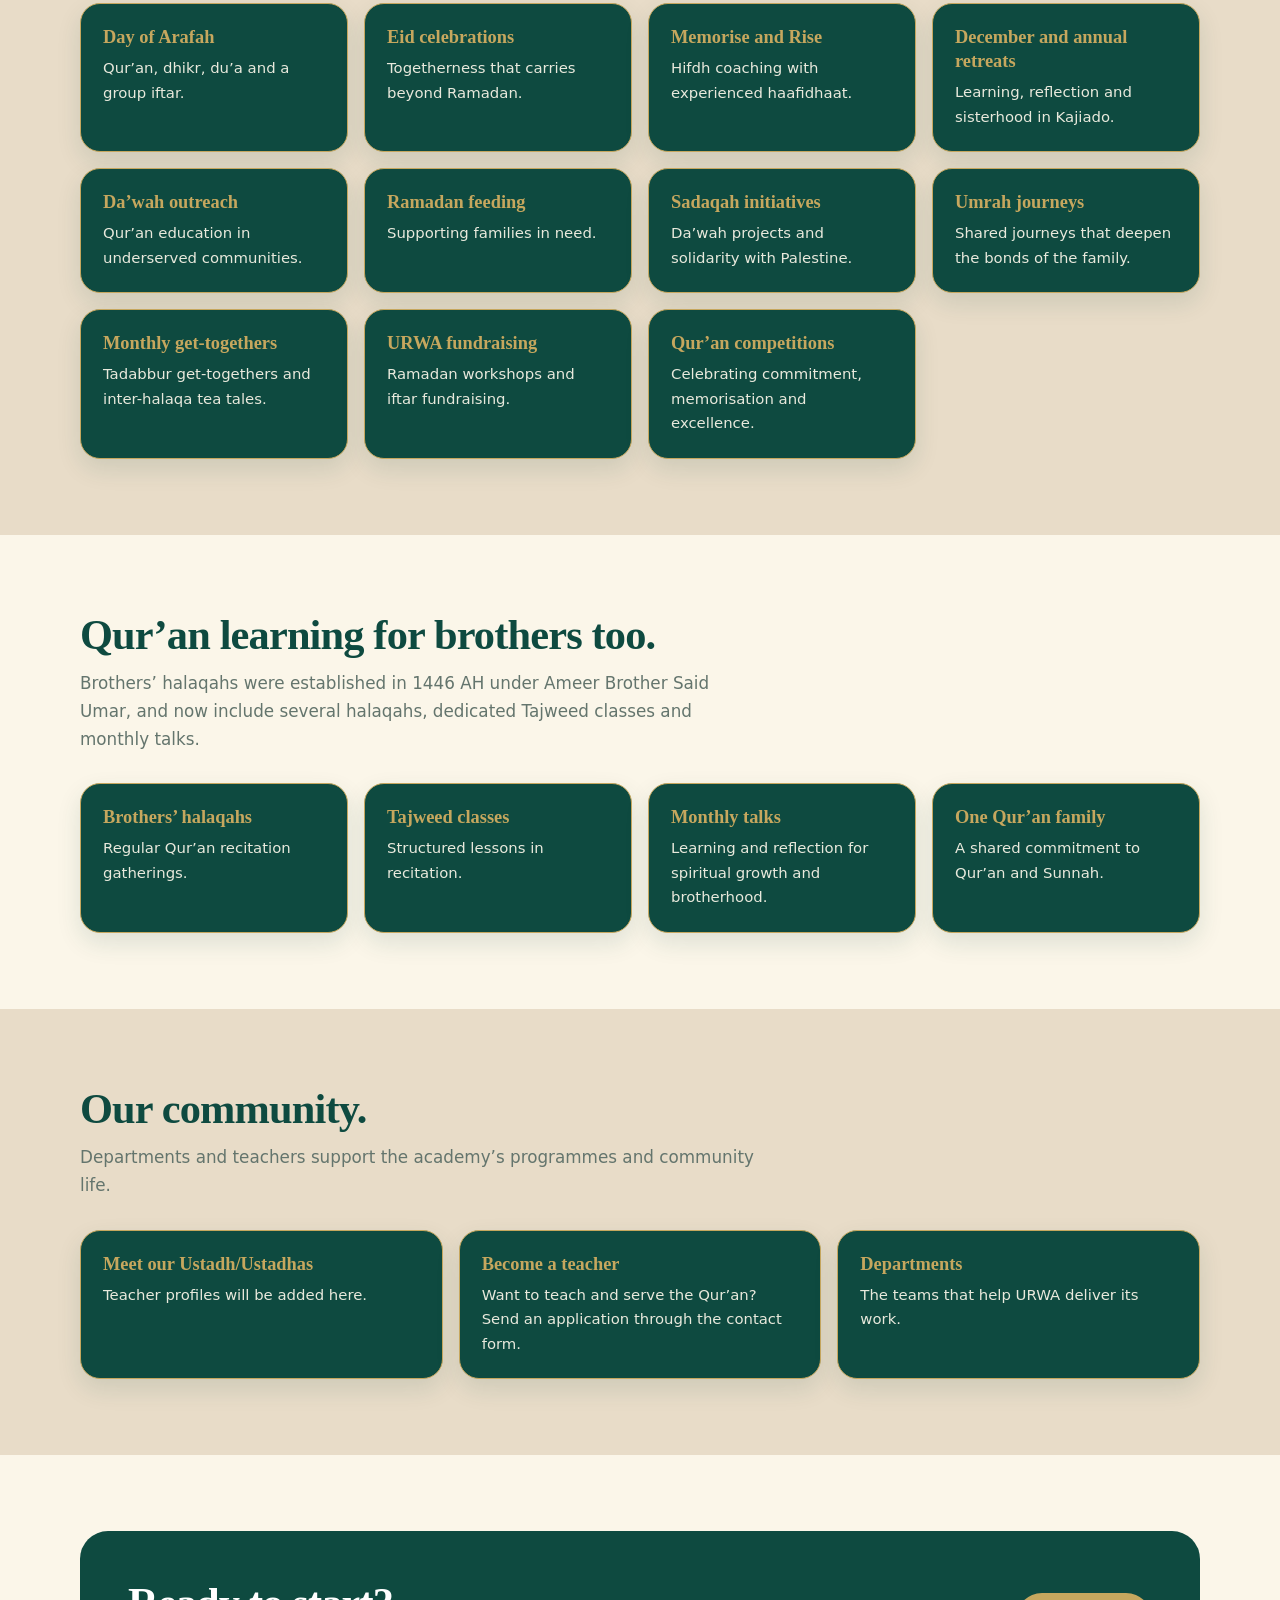
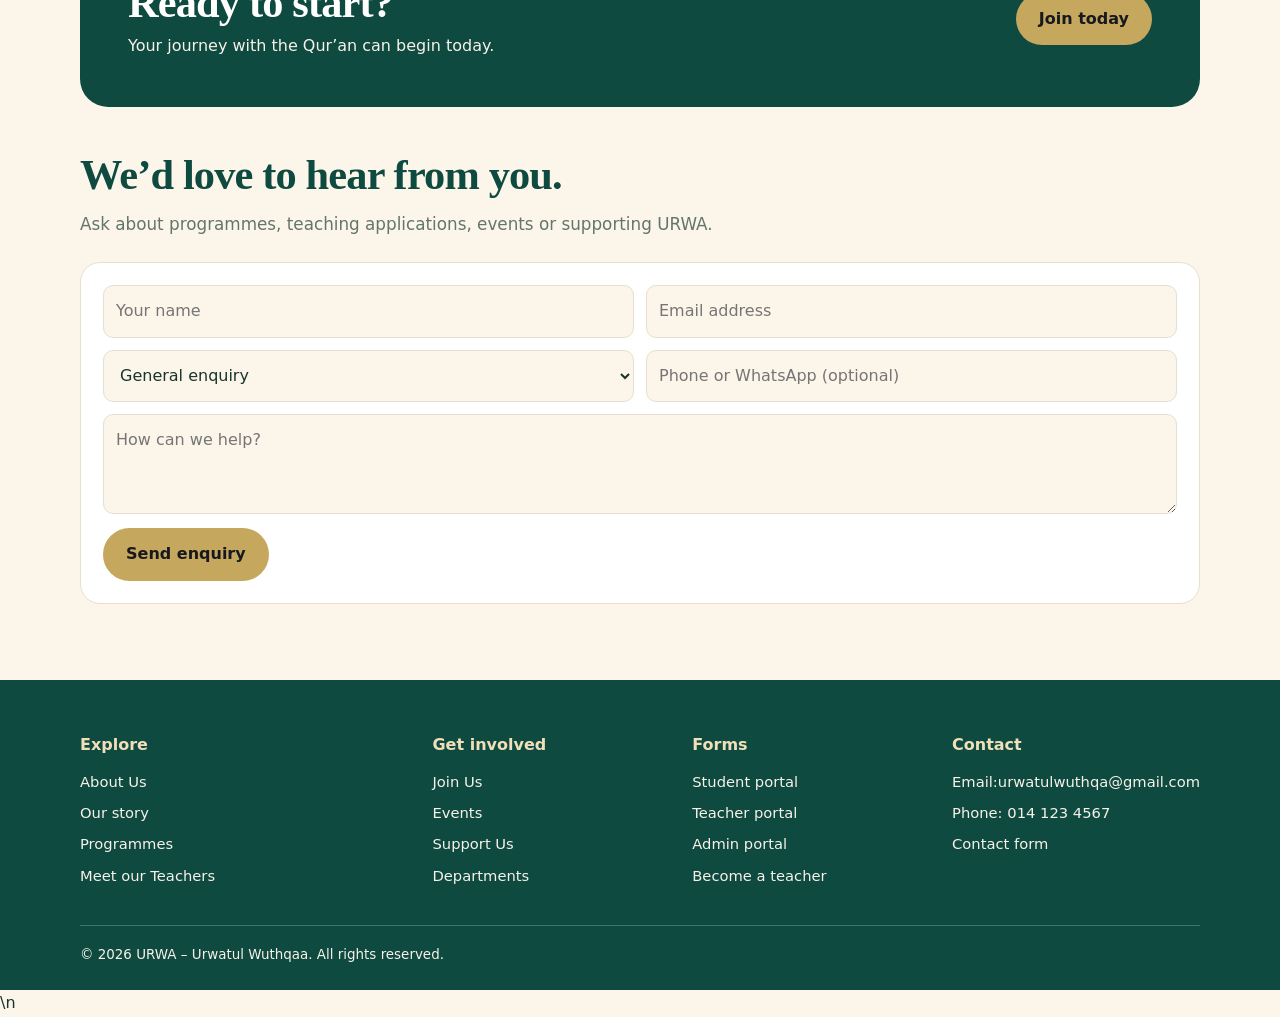
==== commit 9e60ab40: "Update footer links and headings for consistency" ====
--- a/index.html
+++ b/index.html
@@ -150,8 +150,8 @@
 </main>
 
 <footer><div class="wrap"><div class="fg">
-<div><h4>Explore</h4><a href="#about">About us</a><a href="about.html">Our story</a><a href="#programmes">Programmes</a><a href="teachers.html">Meet our Teachers</a></div>
-<div><h4>Get involved</h4><a href="#contact">Join URWA</a><a href="events.html">Events</a><a href="#enquiry">Support URWA</a></div>
+<div><h4>Explore</h4><a href="#about">About Us</a><a href="about.html">Our story</a><a href="#programmes">Programmes</a><a href="teachers.html">Meet our Teachers</a></div>
+<div><h4>Get involved</h4><a href="#contact">Join Us</a><a href="events.html">Events</a><a href="#enquiry">Support Us</a><a href="departments.htm">Departments</a></div>
 <div><h4>Forms </h4><a href="portal/student/index.html">Student portal</a><a href="portal/teacher/index.html">Teacher portal</a><a href="portal/admin/index.html">Admin portal</a><a href="become-teacher.html">Become a teacher</a></div>
 <div><h4>Contact</h4><a href="#enquiry">Email:urwatulwuthqa@gmail.com </a><a href="#enquiry">Phone: 014 123 4567</a><a href="#enquiry">Contact form</a></div></div>
 <div class="copy">© <span id="yr"></span> URWA – Urwatul Wuthqaa. All rights reserved.</div></div></footer>
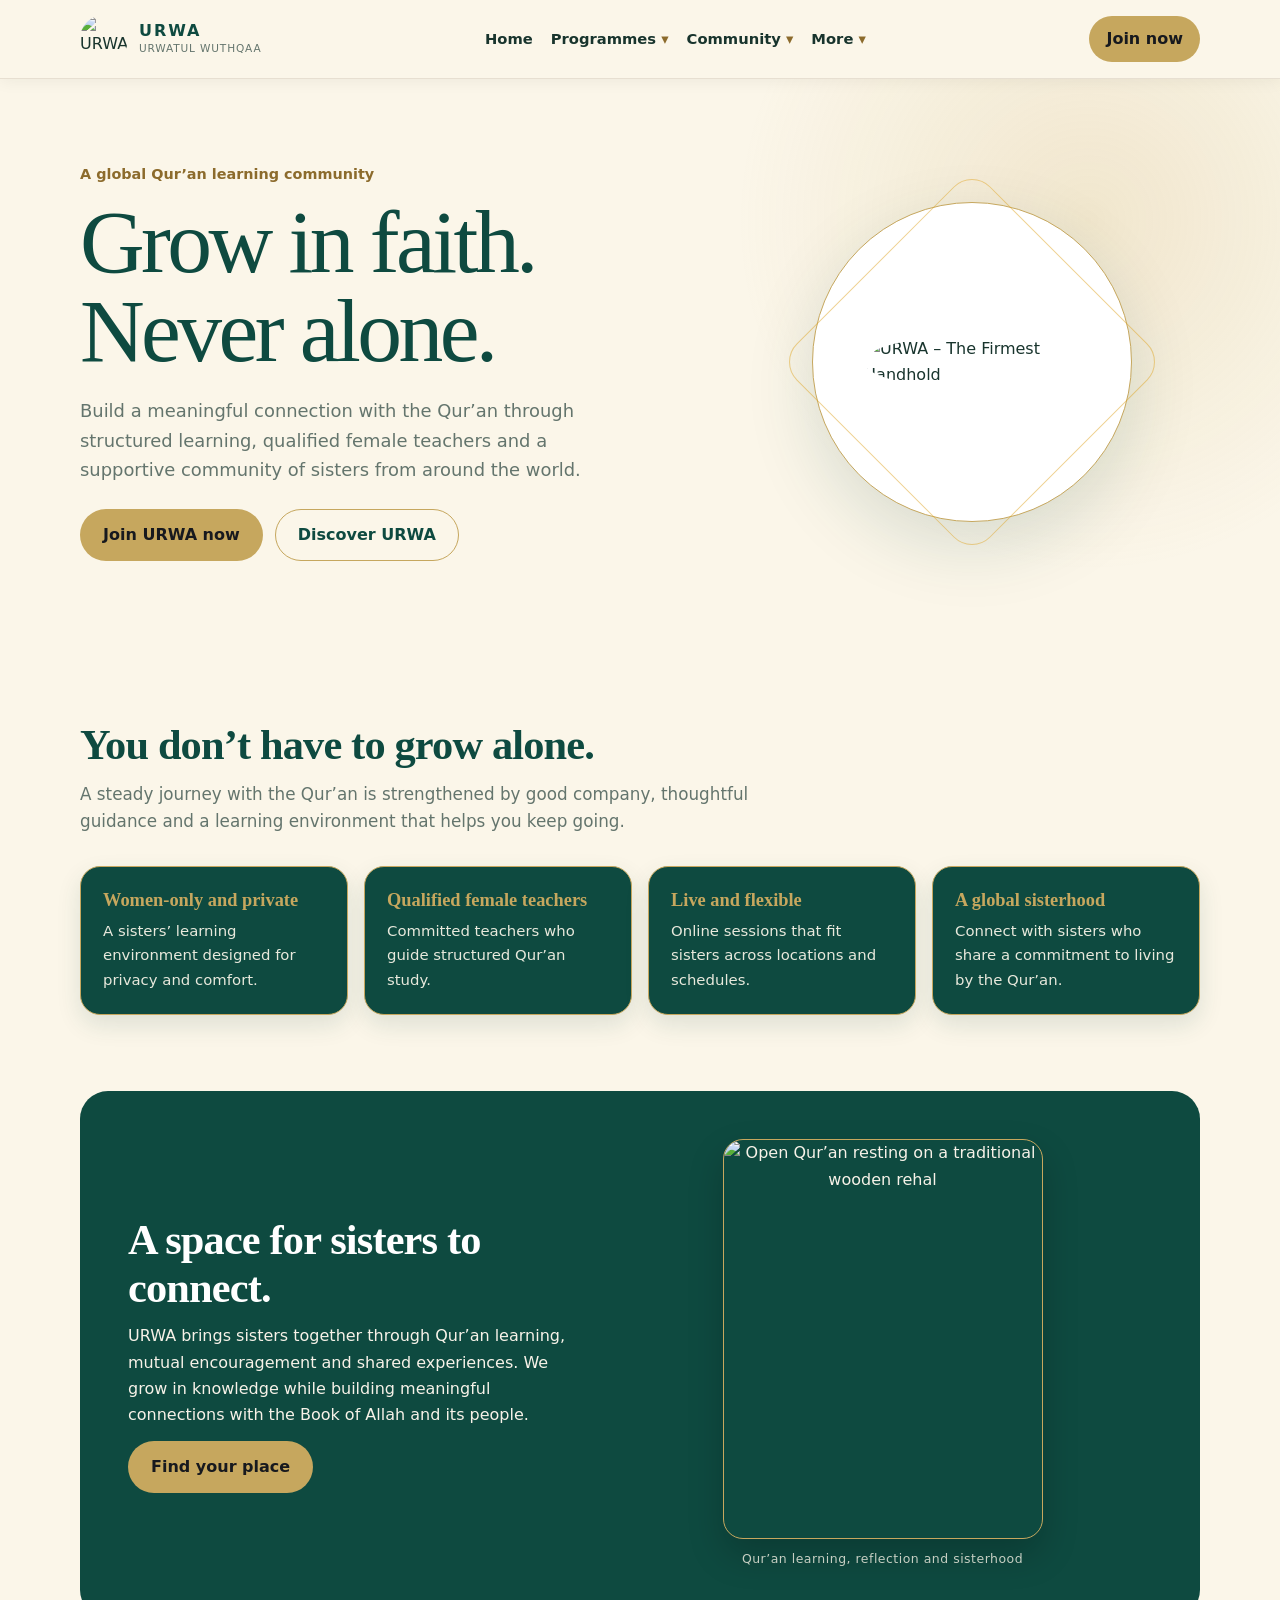
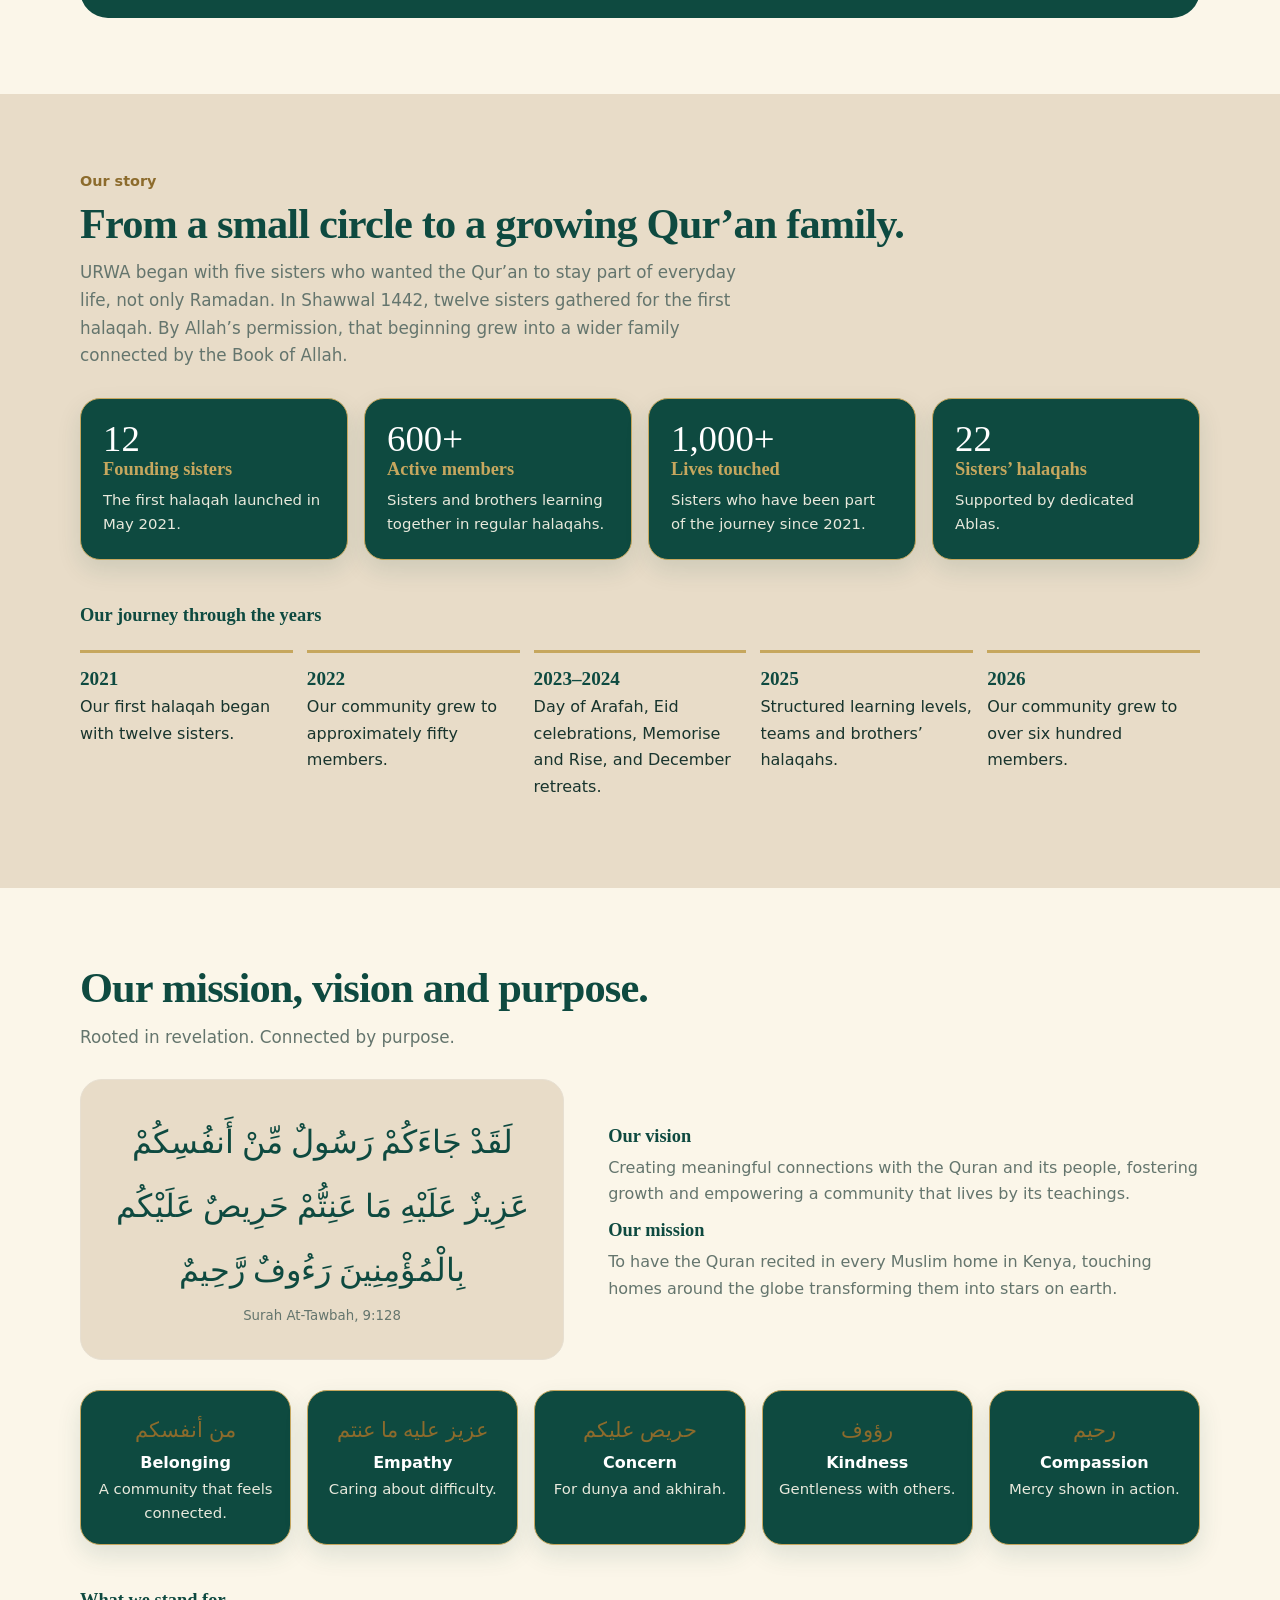
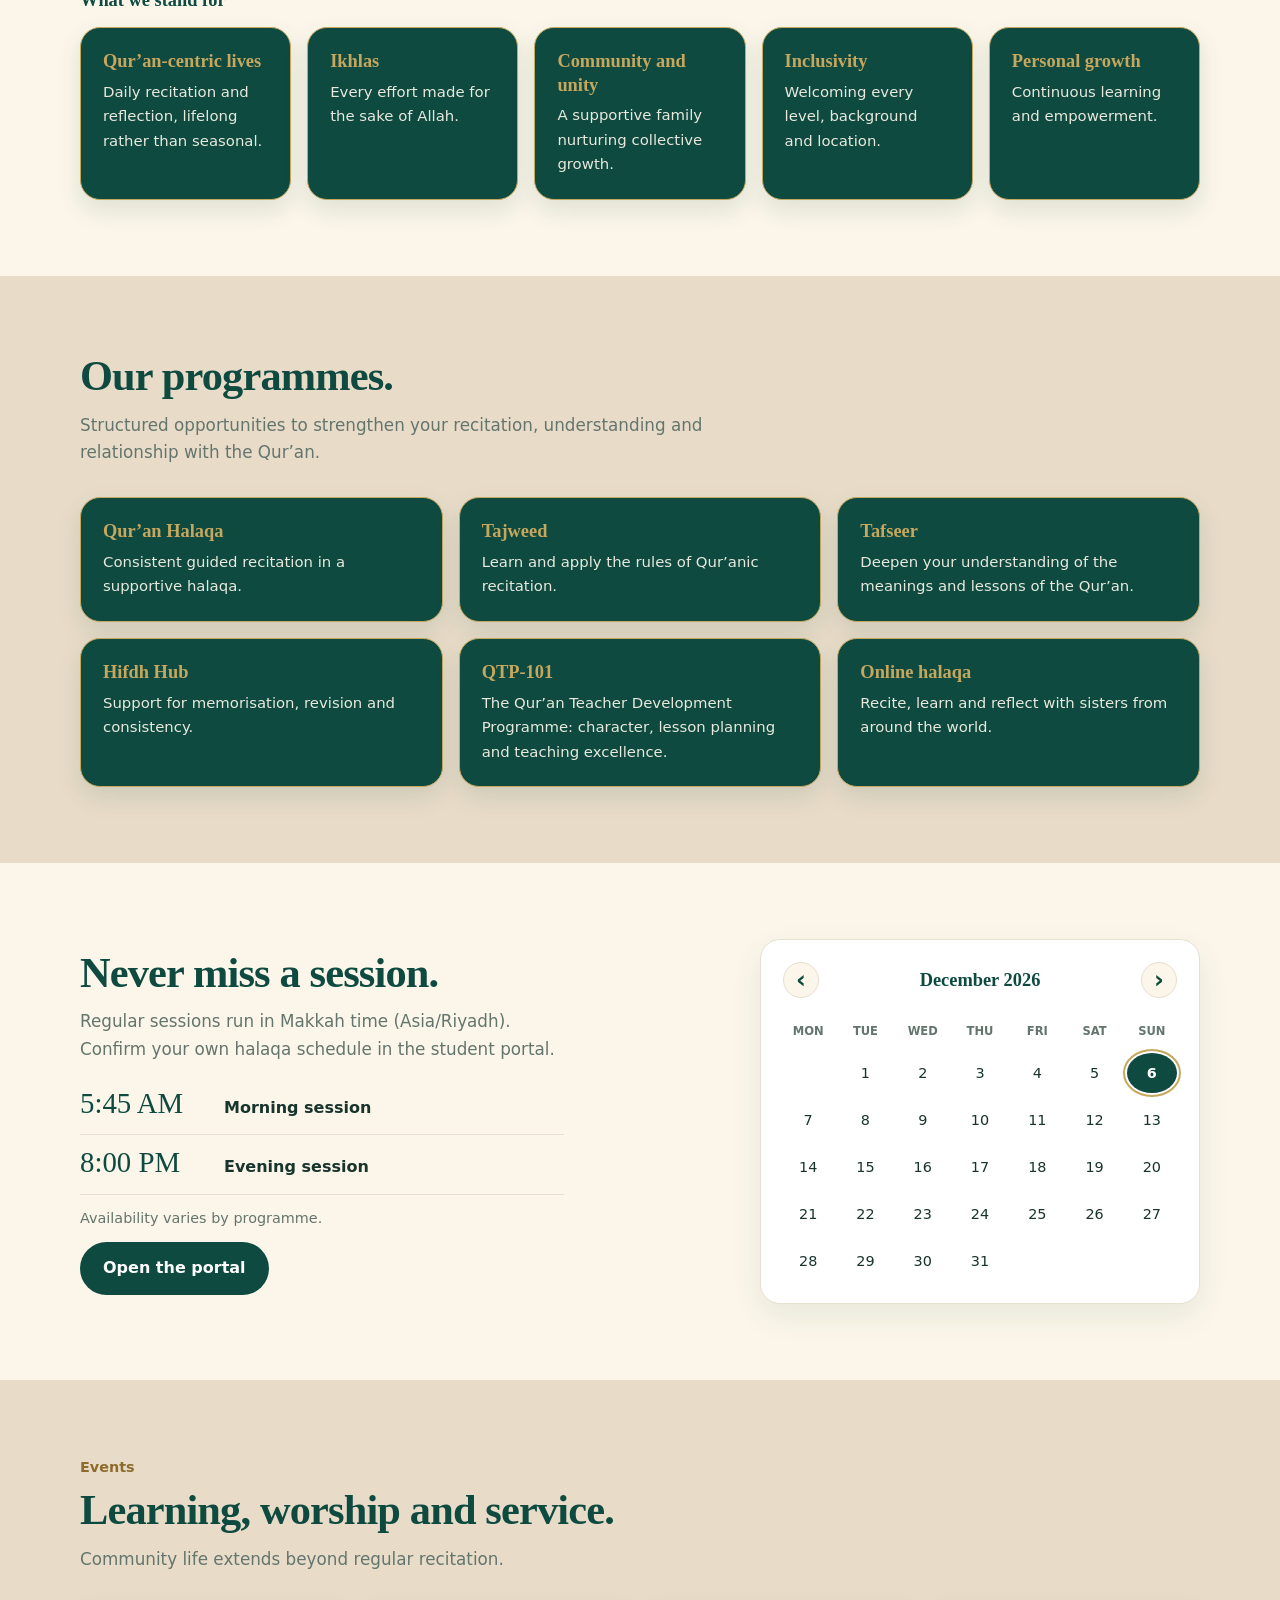
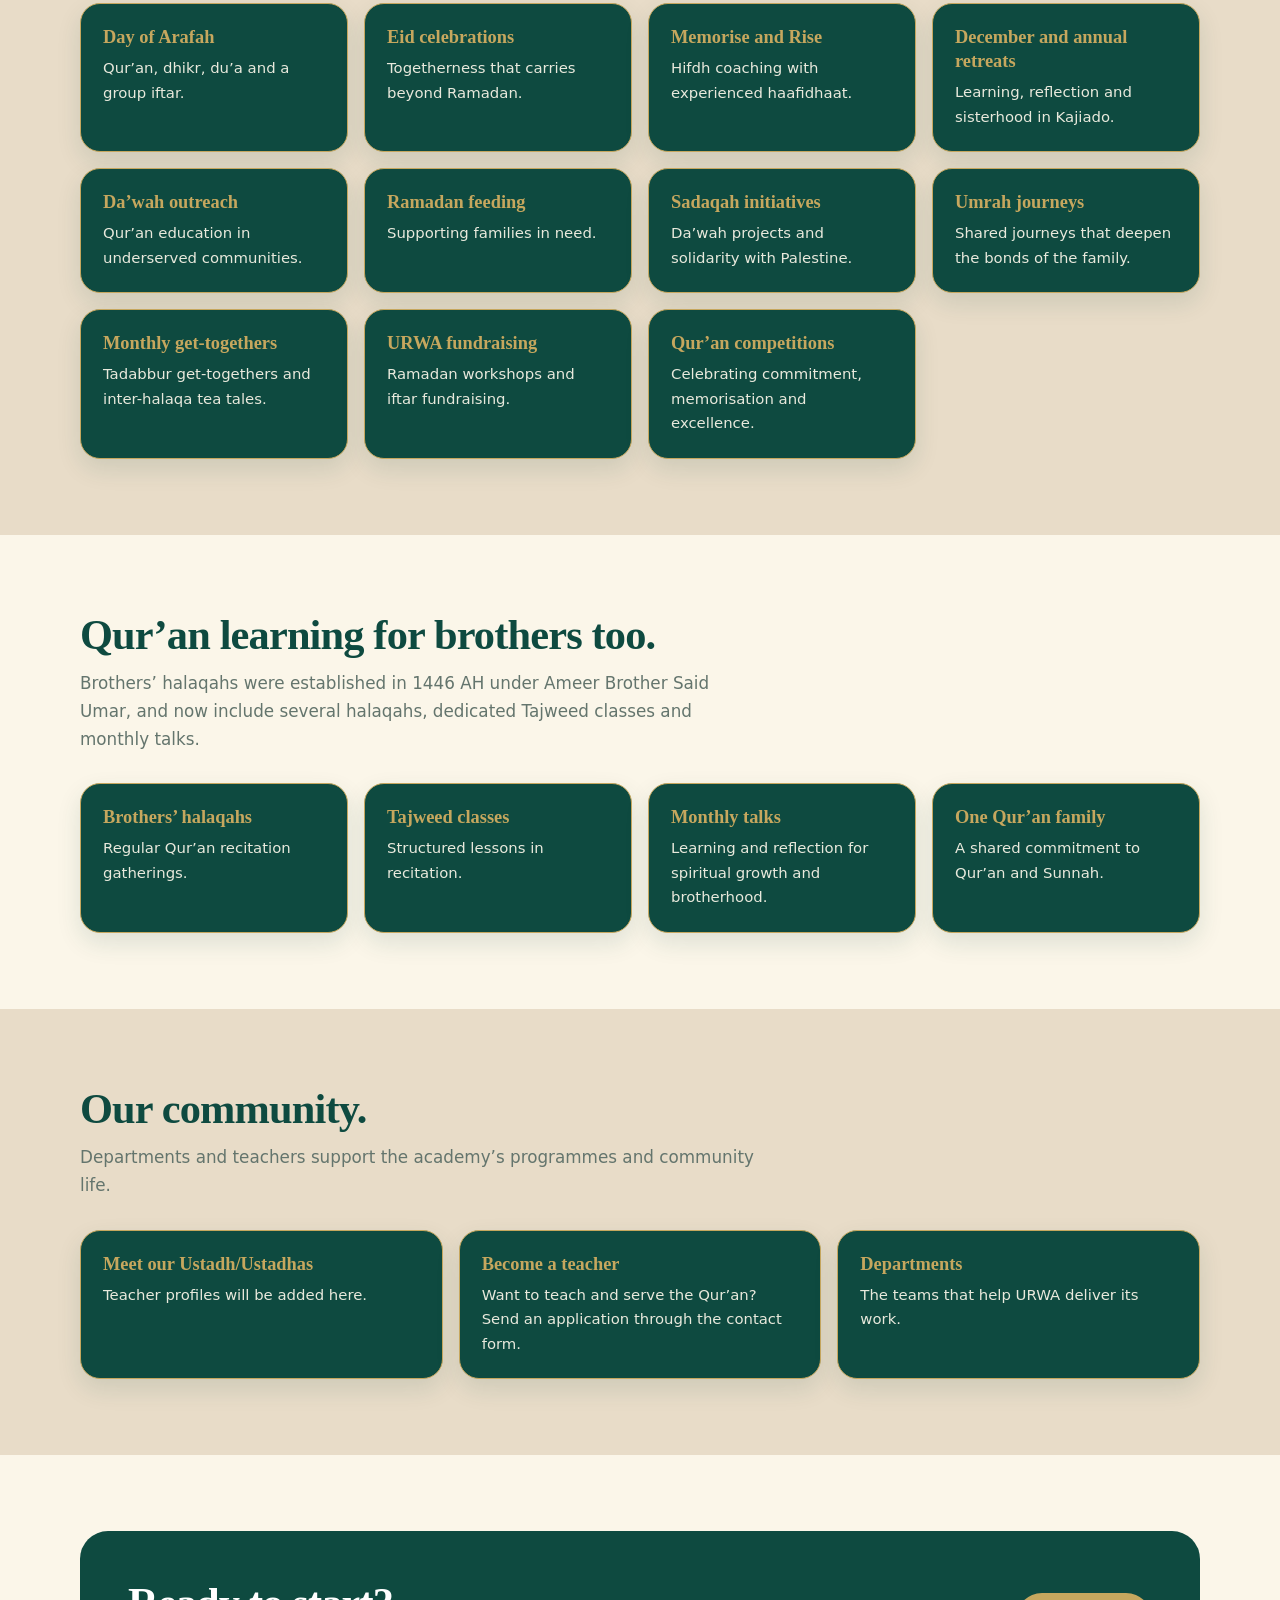
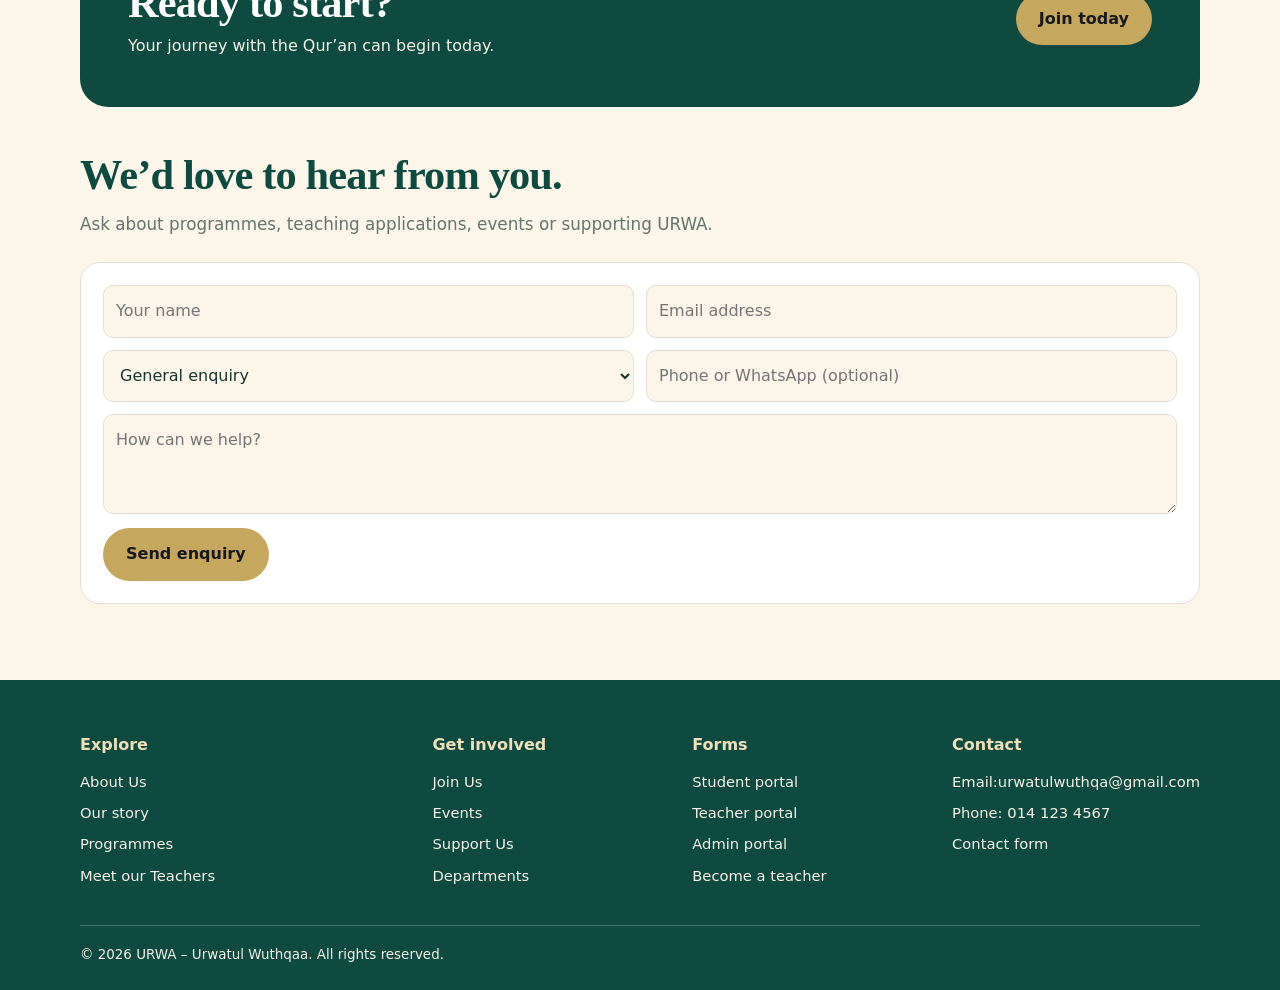
==== commit 38c9fe29: "Fix homepage routes and remove duplicate scripts" ====
--- a/index.html
+++ b/index.html
@@ -17,7 +17,7 @@
 <details><summary>More</summary><div class="dd"><a href="about.html">Mission and values</a><a href="about.html">Our story</a><a href="events.html">Events</a><a href="contact.html">Contact</a></div></details>
 </nav>
 <div class="acts">
-  <a class="btn gold" href="portal/student/index.html" style="padding:9px 16px">Join now</a>
+  <a class="btn gold" href="portal/student/student-register.html" style="padding:9px 16px">Join now</a>
   <button id="burger" aria-label="Open navigation" aria-expanded="false">☰</button>
 </div>
 </div></header>
@@ -151,8 +151,8 @@
 
 <footer><div class="wrap"><div class="fg">
 <div><h4>Explore</h4><a href="#about">About Us</a><a href="about.html">Our story</a><a href="#programmes">Programmes</a><a href="teachers.html">Meet our Teachers</a></div>
-<div><h4>Get involved</h4><a href="#contact">Join Us</a><a href="events.html">Events</a><a href="#enquiry">Support Us</a><a href="departments.htm">Departments</a></div>
-<div><h4>Forms </h4><a href="portal/student/index.html">Student portal</a><a href="portal/teacher/index.html">Teacher portal</a><a href="portal/admin/index.html">Admin portal</a><a href="become-teacher.html">Become a teacher</a></div>
+<div><h4>Get involved</h4><a href="#contact">Join Us</a><a href="events.html">Events</a><a href="#enquiry">Support Us</a><a href="departments.html">Departments</a></div>
+<div><h4>Forms </h4><a href="portal/student/index.html">Student portal</a><a href="portal/abla/index.html">Teacher portal</a><a href="portal/admin/index.html">Admin portal</a><a href="become-teacher.html">Become a teacher</a></div>
 <div><h4>Contact</h4><a href="#enquiry">Email:urwatulwuthqa@gmail.com </a><a href="#enquiry">Phone: 014 123 4567</a><a href="#enquiry">Contact form</a></div></div>
 <div class="copy">© <span id="yr"></span> URWA – Urwatul Wuthqaa. All rights reserved.</div></div></footer>
 
@@ -165,6 +165,4 @@
 
 <script src="js/navigation.js" defer></script>
 <script src="js/main.js" defer></script>
-<script src="js/auth.js" defer></script>
-<script src="js/portal.js" defer></script>
-<script src="js/navigation.js" defer></script><script src="js/main.js" defer></script>\n</body></html>
+</body></html>
